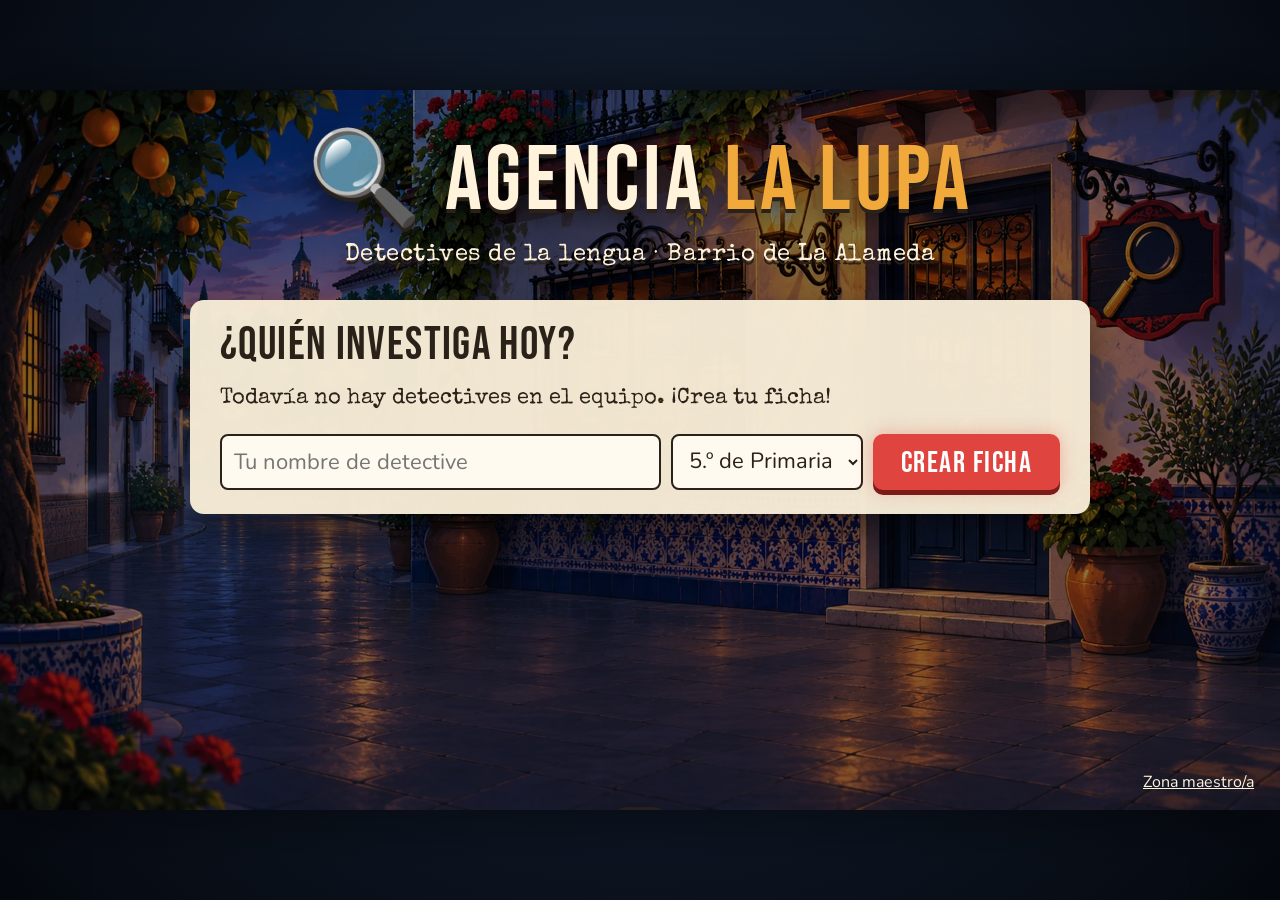
==== apps/la-lupa/index.html @ f790d193 "Integra la rama claude/sonido (motor de sonido común y sonido de La Lupa) Co-Authored-By: Claude Opu" ====
<!doctype html>
<html lang="es">
<head>
  <meta charset="utf-8" />
  <meta name="viewport" content="width=device-width, initial-scale=1, viewport-fit=cover" />
  <title>Agencia La Lupa</title>
  <meta name="description" content="Juego de detectives de la lengua para 5.º y 6.º de Primaria." />
  <link rel="preconnect" href="https://fonts.googleapis.com">
  <link rel="preconnect" href="https://fonts.gstatic.com" crossorigin>
  <link href="https://fonts.googleapis.com/css2?family=Bebas+Neue&family=Special+Elite&family=Patrick+Hand&family=Nunito:wght@400;700;800&display=swap" rel="stylesheet">
  <link rel="stylesheet" href="styles.css" />
  <link rel="stylesheet" href="salas/centralita.css" />
  <link rel="stylesheet" href="salas/terminal.css" />
  <link rel="stylesheet" href="salas/pizarra.css" />
  <link rel="stylesheet" href="salas/imprenta.css" />
  <link rel="stylesheet" href="salas/laboratorio-extra.css" />
  <link rel="stylesheet" href="salas/pupitre-extra.css" />
  <link rel="stylesheet" href="salas/centralita-extra.css" />
  <link rel="stylesheet" href="salas/pizarra-extra.css" />
  <link rel="icon" href="data:image/svg+xml,<svg xmlns='http://www.w3.org/2000/svg' viewBox='0 0 100 100'><text y='78' font-size='78'>🔍</text></svg>" />
</head>
<body>
  <div id="marco" class="marco"><div id="escenario" class="escenario"><p class="cargando">Abriendo la agencia…</p></div></div>
  <div id="pagina" class="pagina" hidden></div>
  <script src="motor.js"></script>
  <script src="escenas.js"></script>
  <script src="academia.js"></script>
  <script src="salas/centralita.js"></script>
  <script src="salas/terminal.js"></script>
  <script src="salas/pizarra.js"></script>
  <script src="salas/imprenta.js"></script>
  <script src="salas/laboratorio-extra.js"></script>
  <script src="salas/pupitre-extra.js"></script>
  <script src="salas/centralita-extra.js"></script>
  <script src="salas/pizarra-extra.js"></script>
  <script src="encargos.js"></script>
  <script src="preparacion.js"></script>
  <script src="clase.js"></script>
  <script src="app.js"></script>
  <script src="../../shared/sonido.js"></script>
  <script src="sonido.js"></script>
</body>
</html>
---- apps/la-lupa/styles.css ----
/* ============================================================
   AGENCIA LA LUPA · estilos
   Escenario fijo de 1280×720 que se escala a la pantalla: todas las medidas
   del juego están en px de ese escenario. Mundo visual único y nocturno
   (anime con tono de misterio: azul noche, luz ámbar, acento rojo); los papeles
   y documentos son objetos claros dentro de ese mundo. No depende del tema del sistema.
   ============================================================ */
:root {
  --tinta: #2a2118;
  --papel: #f6ecd6;
  --papel-claro: #fffaf0;
  --manila: #e9c98f;
  --corcho: #b9855a;
  --marco-corcho: #7a5232;
  --albero: #f2a93b;
  --azulejo: #3a7bd5;
  --rojo: #e0443e;
  --rojo-osc: #7a1d19;
  --noche: #0d1624;
  --cristal: rgba(9, 14, 24, .88);
  --verde: #2f8a55;
  --crema: #fff3dc;
  --gris-tinta: #7a6a55;
  --f-cartel: "Bebas Neue", "Impact", "Arial Narrow", sans-serif;
  --f-maquina: "Special Elite", "Courier New", monospace;
  --f-mano: "Patrick Hand", "Comic Sans MS", cursive;
  --f-ui: "Nunito", system-ui, sans-serif;
  --ruido: url("data:image/svg+xml,%3Csvg xmlns='http://www.w3.org/2000/svg' width='220' height='220'%3E%3Cfilter id='n'%3E%3CfeTurbulence type='fractalNoise' baseFrequency='.85' numOctaves='3' stitchTiles='stitch'/%3E%3CfeColorMatrix values='0 0 0 0 .35 0 0 0 0 .25 0 0 0 0 .15 0 0 0 .55 0'/%3E%3C/filter%3E%3Crect width='100%25' height='100%25' filter='url(%23n)'/%3E%3C/svg%3E");
}

* { box-sizing: border-box; }
html, body { margin: 0; height: 100%; }
body { background: #17110b; color: var(--tinta); font-family: var(--f-ui); }
button { font: inherit; color: inherit; cursor: pointer; border: 0; }
button:disabled { cursor: default; }
:focus-visible { outline: 4px solid var(--albero); outline-offset: 3px; }
[hidden] { display: none !important; }

/* ── Marco y escenario ───────────────────────────────────────── */
.marco { position: fixed; inset: 0; overflow: hidden; background: radial-gradient(circle at 50% 40%, #16243a, #05080e); }
.escenario { position: absolute; top: 50%; left: 50%; width: 1280px; height: 720px; transform-origin: center; overflow: hidden; background: #2a2118; box-shadow: 0 0 60px rgba(0, 0, 0, .6); }
.cargando { color: var(--crema); font: 28px var(--f-maquina); text-align: center; margin-top: 330px; }
.capa { position: absolute; inset: 0; }

.fondo { position: absolute; inset: 0; background-size: cover; background-position: center; }
.fondo::after { content: ""; position: absolute; inset: 0; background-image: var(--ruido); opacity: .14; mix-blend-mode: overlay; pointer-events: none; }
.fondo.pendiente { background: radial-gradient(ellipse at 50% 35%, rgba(242, 169, 59, .18), transparent 60%), linear-gradient(rgba(10, 16, 30, .62), rgba(5, 8, 14, .78)), var(--c); }
.fondo-papel { background: radial-gradient(ellipse at 50% 40%, #f3e2bd, #c9a46a 70%, #8a6a3e); }
.escenario.oscurecido .fondo { filter: brightness(.55) saturate(.9); }
.etiqueta-arte { position: absolute; font: 700 13px var(--f-ui); color: rgba(255, 255, 255, .9); background: rgba(0, 0, 0, .35); border: 1.5px dashed rgba(255, 255, 255, .7); border-radius: 999px; padding: 3px 12px; white-space: nowrap; }
.fondo .etiqueta-arte { left: 50%; top: 8px; transform: translateX(-50%); }

/* ── Tipografía de cartel y botones ──────────────────────────── */
.cartel { font-family: var(--f-cartel); font-weight: 400; color: #fff4e0; text-shadow: 0 3px 0 #05080e, 0 0 22px rgba(242, 169, 59, .35); letter-spacing: .03em; line-height: .95; text-wrap: balance; }
.titulo-escena { position: absolute; top: 18px; left: 240px; right: 240px; margin: 0; text-align: center; font-size: 68px; }
.instruccion { position: absolute; top: 96px; left: 50%; transform: translateX(-50%); width: 900px; margin: 0; text-align: center; background: var(--cristal); border: 1px solid rgba(242, 169, 59, .4); color: var(--crema); font: 800 22px var(--f-ui); padding: 10px 22px; border-radius: 10px; }
.boton-sello { background: var(--rojo); color: #fff; font: 30px var(--f-cartel); padding: 8px 28px 6px; border-radius: 10px; box-shadow: 0 5px 0 var(--rojo-osc), 0 0 18px rgba(224, 68, 62, .35); letter-spacing: .05em; }
.boton-sello:hover { filter: brightness(1.08); }
.boton-sello:active { transform: translateY(3px); box-shadow: 0 2px 0 var(--rojo-osc); }
.boton-papel { background: var(--papel); color: var(--tinta); font: 800 18px var(--f-ui); padding: 8px 16px; border-radius: 10px; box-shadow: 0 3px 0 rgba(0, 0, 0, .3); }
.peligro { color: var(--rojo); }
.flecha { background: var(--rojo); color: #fff; font: 30px var(--f-cartel); letter-spacing: .05em; padding: 8px 24px; border-radius: 999px; box-shadow: 0 4px 0 var(--rojo-osc); animation: latido 1.4s ease-in-out infinite; }
.msg { color: var(--rojo); font: 800 20px var(--f-ui); min-height: 1.3em; margin: 10px 0 0; }
.tachada { text-decoration: line-through 3px var(--rojo); }
.etiqueta { font: 800 14px var(--f-ui); letter-spacing: .12em; text-transform: uppercase; color: var(--gris-tinta); margin: 18px 0 8px; }
.maquina-fija { font-family: var(--f-maquina); }

/* ── Personajes y objetos ───────────────────────────────────── */
.personaje { position: absolute; bottom: 0; height: 600px; }
.personaje.der { right: 30px; }
.personaje.izq { left: 30px; }
img.personaje { filter: drop-shadow(0 12px 22px rgba(0, 0, 0, .6)); }
.personaje.espejo { transform: scaleX(-1); }
.personaje.pequeno { height: 430px; }
.personaje.pendiente { width: 330px; display: flex; flex-direction: column; justify-content: flex-end; align-items: center; }
.personaje.pendiente.pequeno { width: 240px; }
.silueta { width: 100%; height: auto; fill: var(--c); opacity: .95; filter: drop-shadow(0 8px 14px rgba(0, 0, 0, .45)); }
.personaje.pendiente .etiqueta-arte { position: static; margin-bottom: 14px; }
.objeto { position: absolute; max-height: 300px; filter: drop-shadow(0 10px 18px rgba(0, 0, 0, .45)); }
.objeto.pendiente { width: 300px; height: 240px; display: grid; place-items: center; align-content: center; gap: 10px; border: 4px dashed rgba(255, 255, 255, .75); border-radius: 22px; background: rgba(0, 0, 0, .28); }
.objeto.pendiente .etiqueta-arte { position: static; }
.emoji-obj { font-size: 110px; line-height: 1; }
.objeto-escena.izq { left: 140px; top: 140px; }
.objeto-escena.der { right: 140px; top: 140px; }

/* ── Bocadillo de relato ────────────────────────────────────── */
.bocadillo { position: absolute; bottom: 36px; width: 720px; background: var(--cristal); border: 1px solid rgba(242, 169, 59, .45); color: var(--crema); border-radius: 14px; padding: 24px 30px 20px; box-shadow: 0 12px 30px rgba(0, 0, 0, .5); display: flex; flex-direction: column; }
.bocadillo.izq { left: 40px; }
.bocadillo.der { right: 40px; }
.quien { font: 800 17px var(--f-ui); color: var(--albero); text-transform: uppercase; letter-spacing: .1em; margin-bottom: 8px; }
.maquina { font: 27px/1.55 var(--f-maquina); margin: 0; min-height: 3.1em; cursor: pointer; }
.bocadillo .flecha { align-self: flex-end; margin-top: 12px; }
.bocadillo.careo { width: 800px; }
.bocadillo.careo .texto-pistas { font: 28px/1.95 var(--f-maquina); margin: 0; }
.contador { font: 800 20px var(--f-ui); color: var(--albero); margin: 10px 0 0; }

/* Palabras pulsables */
.w { background: none; font: inherit; padding: 0; border-radius: 4px; line-height: inherit; }
.w:hover { background: rgba(227, 167, 60, .35); box-shadow: 0 0 0 .1em rgba(227, 167, 60, .35); }
.w.sospechosa { background: rgba(227, 167, 60, .55); box-shadow: 0 0 0 .1em rgba(227, 167, 60, .55); }
.w.resuelta { background: rgba(47, 138, 85, .35); box-shadow: 0 0 0 .1em rgba(47, 138, 85, .35); color: #b9f0c9; }
.hoja .w.resuelta { color: var(--verde); font-weight: 700; }
.falsa { animation: sacudir .35s; }

/* ── HUD: objetos del detective ─────────────────────────────── */
.hud { position: absolute; inset: 0; pointer-events: none; z-index: 5; }
.hud > * { pointer-events: auto; }
.hud-volver { position: absolute; top: 16px; left: 16px; z-index: 6; background: var(--cristal); border: 1px solid rgba(242, 169, 59, .4); color: var(--crema); font: 800 16px var(--f-ui); padding: 8px 14px; border-radius: 999px; }
.hud-expediente { position: absolute; top: 58px; left: 20px; font: 15px var(--f-maquina); color: var(--crema); text-shadow: 0 1px 3px #000; }
.hud-objetos { position: absolute; top: 14px; right: 16px; display: flex; gap: 10px; }
.hud-obj { position: relative; display: flex; flex-direction: column; align-items: center; gap: 2px; background: var(--cristal); color: var(--crema); border: 1px solid rgba(242, 169, 59, .4); border-radius: 12px; padding: 6px 12px 5px; font: 800 13px var(--f-ui); box-shadow: 0 4px 10px rgba(0, 0, 0, .4); transform: rotate(-2deg); }
.hud-obj:nth-child(2) { transform: rotate(1.5deg); }
.hud-obj:hover:not(:disabled) { transform: rotate(0) scale(1.06); }
.hud-obj:disabled { opacity: .55; }
.hud-obj .ico { font-size: 30px; line-height: 1; }
.globo { position: absolute; top: -8px; right: -8px; background: var(--rojo); color: #fff; border-radius: 999px; width: 26px; height: 26px; display: grid; place-items: center; font-size: 14px; }

/* ── Ventanas dentro del escenario ──────────────────────────── */
.capa-modal { position: absolute; inset: 0; display: none; place-items: center; background: rgba(18, 12, 6, .62); z-index: 20; }
.capa-modal.visible { display: grid; }
.ventana { position: relative; width: 660px; max-height: 650px; overflow: auto; background: var(--papel); color: var(--tinta); border-radius: 10px; padding: 30px 38px; box-shadow: 0 20px 50px rgba(0, 0, 0, .6); font: 22px var(--f-ui); animation: aparecer .25s ease-out; }
.ventana h3 { font: 40px var(--f-cartel); letter-spacing: .03em; margin: 0 0 12px; }
.ventana p { margin: 6px 0; }
.ventana-libreta { background: repeating-linear-gradient(var(--papel-claro) 0 38px, #c9d6e8 38px 39px); border-left: 10px double var(--rojo); }
.ventana-archivo { background: var(--manila); width: 760px; }
.ventana-cartas { width: 980px; }
.sello-archivo { display: inline-block; font: 22px var(--f-cartel); color: var(--rojo); border: 4px solid var(--rojo); padding: 2px 12px; transform: rotate(-4deg); margin-bottom: 12px; }
.ficha { padding-left: 1.1em; margin: 0; }
.ficha li { margin: 10px 0; font-size: 21px; }
.cerrar { position: absolute; top: 10px; right: 10px; width: 44px; height: 44px; border-radius: 50%; background: var(--tinta); color: #fff; font-size: 20px; }
.entrada { width: 100%; font: 38px var(--f-mano); padding: 8px 14px; border: 3px solid var(--tinta); border-radius: 10px; background: var(--papel-claro); color: var(--tinta); margin-top: 8px; }
.acciones { display: flex; justify-content: flex-end; gap: 12px; margin-top: 14px; }
.cifras { display: flex; gap: 12px; flex-wrap: wrap; }
.cifra { font: 46px var(--f-cartel); width: 66px; height: 76px; display: grid; place-items: center; border: 3px dashed var(--albero); border-radius: 12px; background: var(--papel-claro); }
.pista { font: 24px var(--f-mano); }
.pista.grande { font-size: 32px; }

/* Cartas de reglas */
.cartas { display: grid; gap: 14px; }
.cartas.grandes { grid-template-columns: repeat(3, 1fr); margin-top: 14px; }
.carta { background: var(--papel-claro); border: 3px solid var(--azulejo); border-radius: 14px; padding: 16px; text-align: left; display: flex; flex-direction: column; gap: 6px; font: 19px/1.35 var(--f-ui); color: var(--tinta); box-shadow: 0 6px 0 var(--azulejo); }
.carta strong { font: 23px var(--f-cartel); color: var(--azulejo); font-weight: 400; }
button.carta:hover:not(:disabled) { background: #fff; box-shadow: 0 6px 0 var(--azulejo), 0 0 0 4px rgba(58, 123, 213, .35); }
.carta.mal { border-color: var(--rojo); box-shadow: 0 6px 0 var(--rojo); opacity: .6; }
.grupo-cartas h4 { margin: 16px 0 6px; font: 22px var(--f-cartel); letter-spacing: .04em; color: var(--tinta); border-bottom: 2px solid rgba(58, 123, 213, .35); }
.cartas.compactas { grid-template-columns: repeat(4, 1fr); gap: 10px; margin-top: 6px; }
.cartas.compactas .carta { padding: 10px 12px; font-size: 16px; box-shadow: 0 4px 0 var(--azulejo); }
.cartas.compactas .carta strong { font-size: 19px; }
.cartas.mini .carta { box-shadow: none; font-size: 17px; padding: 10px 12px; }

/* Momentos a pantalla completa */
.momento { position: absolute; inset: 0; background: radial-gradient(circle at 28% 55%, rgba(242, 169, 59, .38), rgba(6, 10, 18, .95) 68%); animation: aparecer .3s ease-out; }
.momento.fallo { background: radial-gradient(circle at 28% 55%, rgba(224, 68, 62, .42), rgba(6, 10, 18, .96) 68%); }
.momento-texto { position: absolute; left: 430px; right: 60px; top: 50%; transform: translateY(-50%); }
.momento h2.cartel { font-size: 120px; margin: 0 0 10px; animation: estampar .45s cubic-bezier(.2, 1.6, .4, 1); }
.momento.fallo h2.cartel { color: #ffd2c9; text-shadow: 0 3px 0 #05080e, 0 0 26px rgba(224, 68, 62, .7); }
.digito-grande { font: 160px/1 var(--f-cartel); color: var(--albero); text-shadow: 0 6px 0 var(--tinta); }
.anotado { font: 20px var(--f-maquina); color: var(--crema); margin: 0 0 8px; }
.momento-p { font: 27px/1.5 var(--f-maquina); color: var(--crema); max-width: 760px; margin: 8px 0 22px; }

/* Avisos cortos */
.toast { position: absolute; left: 50%; bottom: 22px; transform: translate(-50%, 180%); background: var(--tinta); color: var(--crema); font: 800 22px var(--f-ui); padding: 12px 26px; border-radius: 12px; z-index: 30; transition: transform .25s; max-width: 1000px; text-align: center; }
.toast.visible { transform: translate(-50%, 0); }
.toast.bien { background: var(--verde); color: #fff; }
.toast.mal { background: var(--rojo); color: #fff; }

/* ── Entrada de la agencia ──────────────────────────────────── */
.rotulo-agencia { position: absolute; top: 34px; left: 0; right: 0; text-align: center; font: 92px var(--f-cartel); color: var(--crema); text-shadow: 0 4px 0 var(--tinta), 0 10px 22px rgba(0, 0, 0, .6); letter-spacing: .04em; }
.rotulo-agencia b { color: var(--albero); font-weight: 400; }
.rotulo-agencia small { display: block; font: 24px var(--f-maquina); letter-spacing: .02em; margin-top: 6px; }
.panel-fichas { position: absolute; left: 50%; top: 210px; transform: translateX(-50%); width: 900px; background: rgba(246, 236, 214, .97); border-radius: 14px; padding: 24px 30px; box-shadow: 0 16px 40px rgba(0, 0, 0, .55); }
.panel-fichas .cartel { color: var(--tinta); text-shadow: none; font-size: 46px; margin: 0 0 14px; }
.fichas-detective { display: grid; grid-template-columns: repeat(3, 1fr); gap: 12px; max-height: 250px; overflow: auto; }
.ficha-detective { display: flex; gap: 12px; align-items: center; background: var(--papel-claro); border: 2px solid var(--tinta); border-radius: 8px; padding: 10px; text-align: left; font: 20px var(--f-ui); }
.ficha-detective:hover { background: #fff; transform: rotate(-1deg); }
.ficha-detective .foto { font-size: 34px; background: #e8d6ae; width: 56px; height: 64px; display: grid; place-items: center; border-radius: 4px; flex: none; }
.ficha-detective b, .ficha-detective small { display: block; }
.ficha-detective small { color: var(--gris-tinta); }
.vacio { font: 22px var(--f-maquina); grid-column: 1 / -1; margin: 6px 0; }
.nueva-ficha { display: flex; gap: 10px; margin-top: 18px; }
.nueva-ficha input, .nueva-ficha select, .pagina input, .pagina select { font: 22px var(--f-ui); padding: 10px 12px; border: 2px solid var(--tinta); border-radius: 8px; background: var(--papel-claro); color: var(--tinta); }
.nueva-ficha input { flex: 1; min-width: 0; }
.enlace-maestro { position: absolute; bottom: 16px; right: 20px; background: none; color: var(--crema); text-decoration: underline; font: 16px var(--f-ui); }

/* ── Tablón de corcho ───────────────────────────────────────── */
.corcho { position: absolute; left: 330px; right: 30px; top: 92px; bottom: 26px; background: var(--ruido), radial-gradient(circle at 30% 20%, #c99868, var(--corcho) 70%); border: 14px solid var(--marco-corcho); border-radius: 10px; box-shadow: inset 0 0 30px rgba(0, 0, 0, .35), 0 14px 30px rgba(0, 0, 0, .5); padding: 20px 26px; overflow: auto; }
.chincheta { position: absolute; top: -9px; left: 50%; width: 20px; height: 20px; margin-left: -10px; border-radius: 50%; background: radial-gradient(circle at 35% 35%, #ff9a8a, var(--rojo)); box-shadow: 0 3px 4px rgba(0, 0, 0, .4); }
.tablon-cabecera { position: absolute; top: 16px; left: 30px; right: 30px; display: flex; align-items: center; gap: 20px; }
.tablon-cabecera .cartel { font-size: 66px; margin: 0; }
.placa { margin-left: auto; background: linear-gradient(#e6c76a, #b8902f); color: var(--tinta); font: 19px var(--f-maquina); padding: 8px 16px; border-radius: 6px; box-shadow: 0 3px 6px rgba(0, 0, 0, .4); }
.corcho.tablon { top: 104px; left: 30px; right: 30px; bottom: 24px; display: grid; grid-template-columns: repeat(4, 1fr); gap: 26px 22px; align-content: start; padding-top: 28px; }
.tarjeta-caso { position: relative; background: var(--papel-claro); color: var(--tinta); padding: 22px 16px 14px; text-align: left; box-shadow: 0 6px 12px rgba(0, 0, 0, .4); transform: rotate(-1.2deg); display: flex; flex-direction: column; gap: 4px; min-height: 150px; border-radius: 2px; }
.tarjeta-caso:nth-child(even) { transform: rotate(1deg); }
.tarjeta-caso:nth-child(3n) { transform: rotate(-.4deg); }
button.tarjeta-caso:hover { transform: rotate(0) scale(1.04); z-index: 2; }
.tarjeta-caso h3 { font: 30px/1 var(--f-cartel); letter-spacing: .02em; margin: 0; font-weight: 400; }
.tarjeta-caso small { font: 15px var(--f-maquina); color: var(--gris-tinta); }
.tarjeta-caso p { font: 700 16px var(--f-ui); margin: 0; }
.tarjeta-caso.bloqueada { background: #e2d5ba; opacity: .7; }
.trimestre { position: absolute; top: 8px; right: 10px; font: 800 12px var(--f-ui); color: var(--gris-tinta); }
.sello-mini { align-self: flex-start; margin-top: auto; font: 15px var(--f-cartel); border: 2.5px solid currentColor; padding: 1px 8px; transform: rotate(-5deg); color: var(--gris-tinta); }
.sello-mini.nuevo { color: #b07a12; }
.sello-mini.resuelto { color: var(--verde); }

/* ── Portada del expediente ─────────────────────────────────── */
.portada { position: absolute; inset: 0; display: flex; flex-direction: column; align-items: center; justify-content: center; }
.logo-agencia { font: 30px var(--f-cartel); color: var(--crema); letter-spacing: .22em; margin-bottom: 52px; text-shadow: 0 2px 0 var(--tinta); }
.logo-agencia span { color: var(--albero); }
.expediente-cerrado { position: relative; width: 840px; height: 430px; background: var(--ruido), var(--manila); border-radius: 4px 18px 18px 18px; box-shadow: 0 24px 50px rgba(0, 0, 0, .65); padding: 56px 70px; transform: rotate(-1.5deg); }
.pestana { position: absolute; top: -40px; left: 0; background: var(--manila); padding: 8px 28px; border-radius: 12px 12px 0 0; font: 22px var(--f-maquina); }
.expediente-cerrado .cartel { color: var(--tinta); text-shadow: none; font-size: 96px; margin: 0 0 14px; }
.resumen { font-size: 25px; line-height: 1.5; margin: 0; max-width: 620px; }
.precinto { position: absolute; left: -110px; right: -110px; top: 210px; height: 66px; background: #f2c230; transform: rotate(-9deg); overflow: hidden; box-shadow: 0 6px 14px rgba(0, 0, 0, .45); border-top: 4px solid #1d1d1d; border-bottom: 4px solid #1d1d1d; }
.precinto span { display: block; white-space: nowrap; font: 26px var(--f-cartel); color: #1d1d1d; letter-spacing: .06em; }
.precinto:hover { filter: brightness(1.08); }
.precinto.roto { animation: cortar .65s ease-in forwards; pointer-events: none; }
.abrir { position: absolute; right: 60px; bottom: 46px; animation: estampar .4s cubic-bezier(.2, 1.6, .4, 1); }
.toca { color: var(--crema); font: 22px var(--f-maquina); margin-top: 40px; animation: parpadeo 1.6s ease-in-out infinite; }

/* ── Descubre la regla (corcho de Mateo) ────────────────────── */
.nota-corcho { display: inline-block; background: #fff8c4; font: 24px var(--f-mano); padding: 8px 16px; margin: 0 0 6px; transform: rotate(-1deg); box-shadow: 0 3px 6px rgba(0, 0, 0, .3); }
.fichas-grupos { display: flex; gap: 22px; flex-wrap: wrap; margin: 14px 0 6px; }
.ficha-grupo { position: relative; flex: 1; min-width: 300px; background: var(--papel-claro); padding: 18px 14px 12px; box-shadow: 0 5px 10px rgba(0, 0, 0, .35); transform: rotate(-.8deg); }
.ficha-grupo:nth-child(2) { transform: rotate(1deg); }
.ficha-grupo small { font: 800 15px var(--f-ui); color: var(--gris-tinta); text-transform: uppercase; letter-spacing: .06em; }
.palabra-ficha { display: inline-block; font: 28px var(--f-mano); padding: 0 10px; margin: 3px; border-bottom: 3px solid var(--albero); }
.pregunta { font: 36px/1.1 var(--f-cartel); letter-spacing: .02em; font-weight: 400; color: #fff7e6; text-shadow: 0 2px 0 var(--tinta); margin: 16px 0 12px; }
.opciones { display: grid; grid-template-columns: 1fr 1fr; gap: 12px; }
.opcion { background: var(--papel-claro); color: var(--tinta); font: 23px var(--f-maquina); padding: 14px 18px; text-align: left; box-shadow: 0 4px 0 rgba(0, 0, 0, .35); border-radius: 4px; }
.opcion:hover:not(:disabled) { transform: translateY(-2px); }
.opcion.bien { background: #d9f0df; }
.opcion.mal { background: #f4d6d1; text-decoration: line-through 2px var(--rojo); }
.contador-q { display: block; margin-top: 12px; color: var(--crema); font: 16px var(--f-maquina); }

/* ── Papeles del mostrador ──────────────────────────────────── */
.mostrador { position: absolute; left: 0; right: 0; top: 160px; height: 410px; }
.papel { position: absolute; background: var(--papel-claro); color: var(--tinta); font-family: var(--f-mano); padding: 6px 20px 8px; min-width: 120px; transform: rotate(var(--giro)); box-shadow: 0 4px 8px rgba(0, 0, 0, .4); border-radius: 2px; background-image: linear-gradient(transparent 85%, rgba(31, 95, 168, .18) 85%); transition: transform .15s; }
.papel:hover { transform: rotate(var(--giro)) scale(1.08); z-index: 2; }
.papel.sospechosa { background-color: #ffe9a8; }
.papel.resuelta { background-color: #d9f0df; color: var(--verde); font-weight: 700; }
.tira-pista { position: absolute; left: 60px; right: 60px; bottom: 22px; background: var(--cristal); border: 1px solid rgba(242, 169, 59, .45); color: var(--crema); font: 28px var(--f-maquina); padding: 14px 24px; border-radius: 12px; box-shadow: 0 10px 24px rgba(0, 0, 0, .5); }
.tira-pista .etiqueta { display: inline; color: var(--albero); margin: 0 10px 0 0; }
.hueco { display: inline-block; min-width: 120px; border-bottom: 3px dashed var(--albero); text-align: center; color: var(--albero); }
.hueco.lleno { color: #9be2ae; border-bottom-color: #9be2ae; animation: estampar .4s; }

/* ── Hipótesis ──────────────────────────────────────────────── */
.hipotesis { position: absolute; top: 150px; left: 50%; transform: translateX(-50%); width: 920px; display: flex; flex-direction: column; gap: 18px; }
.tira-maquina { background: var(--papel-claro); color: var(--tinta); font: 29px var(--f-maquina); text-align: left; padding: 18px 28px; box-shadow: 0 5px 0 rgba(0, 0, 0, .4); border-radius: 3px; transform: rotate(-.4deg); transition: transform .15s; }
.tira-maquina:nth-child(even) { transform: rotate(.5deg); }
.tira-maquina:hover { transform: translateX(8px); }
.tachada-tira { text-decoration: line-through 3px var(--rojo); opacity: .55; }

/* ── Clasificar en cubos ────────────────────────────────────── */
.etiqueta-colgante { position: absolute; top: 172px; left: 50%; transform: translateX(-50%) rotate(-2deg); background: var(--papel-claro); padding: 14px 54px 18px; border-radius: 8px 8px 44px 44px; text-align: center; box-shadow: 0 8px 18px rgba(0, 0, 0, .45); min-width: 360px; }
.etiqueta-colgante small { display: block; font: 800 15px var(--f-ui); color: var(--gris-tinta); }
.etiqueta-colgante span { font: 70px var(--f-mano); line-height: 1.1; }
.msg.centro { position: absolute; top: 340px; left: 0; right: 0; text-align: center; color: #ffe0d6; text-shadow: 0 2px 6px #000; font-size: 24px; }
.cubos { position: absolute; left: 90px; right: 90px; bottom: 26px; display: grid; grid-template-columns: repeat(3, 1fr); gap: 46px; }
.cubo { height: 270px; background: linear-gradient(90deg, #7d8a96, #d3dce4 38%, #a5b1bc 62%, #6f7b86); clip-path: polygon(5% 0, 95% 0, 85% 100%, 15% 100%); color: var(--tinta); display: flex; flex-direction: column; align-items: center; padding-top: 22px; gap: 10px; }
.cubo:hover:not(:disabled) { filter: brightness(1.12); }
.cubo-nombre { font: 34px var(--f-cartel); }
.dentro { display: flex; flex-wrap: wrap; justify-content: center; gap: 5px; padding: 0 44px; }
.flor { background: var(--papel-claro); font: 19px var(--f-mano); padding: 1px 9px; border-radius: 6px; }
.sacude { animation: sacudir .35s; }

/* ── Partitura con manchas ──────────────────────────────────── */
.partitura { position: absolute; top: 160px; left: 100px; right: 100px; height: 420px; background: repeating-linear-gradient(transparent 0 34px, rgba(42, 33, 24, .22) 34px 35px), #fbf3dd; padding: 26px 30px; display: grid; grid-template-columns: repeat(4, 1fr); gap: 20px; box-shadow: 0 16px 34px rgba(0, 0, 0, .55); transform: rotate(-.6deg); }
.manchada { background: rgba(255, 250, 240, .9); border: 3px solid transparent; border-radius: 10px; padding: 8px 10px 10px; text-align: center; }
.manchada.resuelta { border-color: var(--verde); background: #d9f0df; }
.manchada.error { border-color: var(--rojo); }
.palabra-mancha { display: block; font: 40px var(--f-maquina); margin: 22px 0 10px; color: var(--tinta); }
.bajo-mancha { position: relative; display: inline-block; }
.bajo-mancha::before { content: ""; position: absolute; left: 50%; top: -.42em; width: 1.1em; height: .8em; transform: translateX(-50%) rotate(-12deg); background: radial-gradient(ellipse at 40% 45%, #5d3f22 0 55%, rgba(93, 63, 34, .55) 62%, transparent 72%); border-radius: 50%; }
.si-no { display: flex; gap: 6px; justify-content: center; }
.si-no button { font: 800 16px var(--f-ui); padding: 6px 10px; border: 2px solid var(--tinta); background: var(--papel-claro); border-radius: 8px; }
.si-no button.activo { background: var(--azulejo); color: #fff; border-color: var(--azulejo); }
.manchada.resuelta .si-no { display: none; }
.expl { display: block; margin-top: 6px; font: 800 17px var(--f-ui); color: #6a5a45; }
.comprobar { position: absolute; bottom: 34px; left: 50%; transform: translateX(-50%); }

/* ── Candado ────────────────────────────────────────────────── */
.objeto-candado { left: 150px; top: 200px; max-height: 400px; }
.objeto-candado.pendiente { width: 400px; height: 340px; }
.panel-candado { position: absolute; right: 130px; top: 230px; width: 480px; background: linear-gradient(#e2bd62, #a87d2c); border-radius: 34px; padding: 34px; text-align: center; box-shadow: 0 18px 36px rgba(0, 0, 0, .6), inset 0 2px 0 rgba(255, 255, 255, .5); }
.ruedas { display: flex; gap: 16px; justify-content: center; margin-bottom: 24px; }
.rueda { width: 100px; height: 124px; font: 84px var(--f-cartel); text-align: center; border: 0; border-radius: 14px; background: linear-gradient(#e8d6ae, var(--papel-claro) 30%, var(--papel-claro) 70%, #e8d6ae); box-shadow: inset 0 5px 12px rgba(0, 0, 0, .4); color: var(--tinta); }
.panel-candado .msg { color: #4a0f0b; }

/* ── Expediente ─────────────────────────────────────────────── */
.carpeta-abierta { position: absolute; left: 40px; width: 860px; top: 160px; bottom: 96px; background: var(--ruido), var(--manila); border-radius: 8px; padding: 22px; overflow: auto; box-shadow: 0 16px 34px rgba(0, 0, 0, .55); }
.hoja { background: var(--papel-claro); padding: 14px 20px; margin-bottom: 14px; box-shadow: 0 2px 5px rgba(0, 0, 0, .25); }
.hoja small { display: block; font: 800 14px var(--f-ui); color: var(--gris-tinta); letter-spacing: .08em; text-transform: uppercase; }
.hoja .texto-pistas { font: 23px/1.8 var(--f-maquina); margin: 4px 0 0; }
.pie-expediente { position: absolute; left: 40px; width: 860px; bottom: 22px; display: flex; align-items: center; justify-content: space-between; }
.pie-expediente .contador { color: var(--crema); text-shadow: 0 2px 4px #000; margin: 0; }

/* ── Final y informe ────────────────────────────────────────── */
.final { position: absolute; inset: 0; display: flex; flex-direction: column; align-items: center; justify-content: center; gap: 14px; }
.sello-resuelto { font: 104px var(--f-cartel); letter-spacing: .04em; color: var(--rojo); border: 10px solid var(--rojo); padding: 0 34px; border-radius: 18px; transform: rotate(-6deg); background: rgba(255, 250, 240, .92); animation: estampar .55s cubic-bezier(.2, 1.6, .4, 1); }
.equipo { display: flex; gap: 18px; align-items: flex-end; height: 290px; }
.personaje.fila { position: relative; height: 280px; right: auto; left: auto; bottom: auto; }
.personaje.pendiente.fila { width: 170px; }
.personaje.fila .etiqueta-arte { display: none; }
.nw { white-space: nowrap; }
.bocadillo-final { max-width: 940px; font-size: 26px; color: var(--crema); text-align: center; background: var(--cristal); border: 1px solid rgba(242, 169, 59, .45); padding: 14px 26px; border-radius: 14px; }
.informe-doc { position: absolute; left: 50%; top: 34px; bottom: 34px; width: 840px; transform: translateX(-50%) rotate(-.6deg); background: var(--ruido), #fbf3dd; padding: 38px 56px; box-shadow: 0 20px 44px rgba(0, 0, 0, .6); overflow: auto; }
.informe-doc > small { font: 16px var(--f-maquina); color: var(--gris-tinta); }
.informe-doc .cartel { color: var(--tinta); text-shadow: none; font-size: 64px; margin: 6px 0 4px; }
.sello-informe { position: absolute; top: 36px; right: 40px; font: 34px var(--f-cartel); color: var(--verde); border: 5px solid var(--verde); padding: 2px 14px; transform: rotate(8deg); }
.notas { display: grid; gap: 14px; margin: 18px 0; }
.nota span { font: 22px var(--f-cartel); }
.barra-nota { height: 16px; background: #e8d6ae; border-radius: 8px; overflow: hidden; margin: 4px 0 2px; }
.barra-nota i { display: block; height: 100%; background: var(--verde); }
.nota small { font: 700 15px var(--f-ui); color: var(--gris-tinta); }
.repasar { margin-bottom: 18px; }
.informe-doc .boton-sello { margin-top: 10px; }

/* ── Zona maestro/a (página normal) ─────────────────────────── */
.pagina { min-height: 100%; background: var(--papel); color: var(--tinta); font: 17px/1.5 var(--f-ui); overflow: auto; position: fixed; inset: 0; }
.pag-cabecera { display: flex; justify-content: space-between; align-items: center; gap: 12px; padding: 12px max(16px, env(safe-area-inset-right, 0px)) 12px max(16px, env(safe-area-inset-left, 0px)); background: var(--tinta); color: var(--crema); }
.pag-cuerpo { max-width: 1100px; margin: 0 auto; padding: 18px 16px 40px; }
.aviso-maestro { background: #f3dfae; border-radius: 10px; padding: 10px 14px; }
.fila { display: flex; gap: 10px; flex-wrap: wrap; margin: 14px 0; }
.pagina .boton-sello { font-size: 20px; padding: 8px 18px; }
.tabla-scroll { overflow-x: auto; }
table { border-collapse: collapse; width: 100%; background: var(--papel-claro); font-size: 15px; }
th, td { border-bottom: 1px solid #e0d2b2; padding: 8px 10px; text-align: left; vertical-align: top; }

/* ── Animaciones ────────────────────────────────────────────── */
@keyframes sacudir { 0%, 100% { translate: 0; } 25% { translate: -6px; } 75% { translate: 6px; } }
@keyframes latido { 0%, 100% { box-shadow: 0 4px 0 var(--rojo-osc), 0 0 0 0 rgba(196, 65, 58, .55); } 50% { box-shadow: 0 4px 0 var(--rojo-osc), 0 0 0 12px rgba(196, 65, 58, 0); } }
@keyframes aparecer { from { opacity: 0; transform: scale(.96); } to { opacity: 1; transform: scale(1); } }
@keyframes estampar { from { opacity: 0; scale: 1.8; } to { opacity: 1; scale: 1; } }
@keyframes parpadeo { 0%, 100% { opacity: 1; } 50% { opacity: .45; } }
@keyframes cortar { 0% { transform: rotate(-9deg); } 30% { transform: rotate(-12deg) translateY(-10px); } 100% { transform: rotate(14deg) translateY(520px); opacity: 0; } }
@media (prefers-reduced-motion: reduce) { *, *::before, *::after { animation: none !important; transition: none !important; } }

/* ── Libreta de papel, evaluación inicial y sello ───────────── */
.apuntalo { font: 26px var(--f-mano); color: var(--albero); margin: 4px 0 0; }
.ventana .apuntalo { color: var(--rojo); }
.hoja-libreta { position: absolute; top: 120px; bottom: 40px; width: 720px; background: repeating-linear-gradient(var(--papel-claro) 0 40px, #c9d6e8 40px 41px); border-left: 10px double var(--rojo); border-radius: 6px; padding: 18px 34px; color: var(--tinta); box-shadow: 0 18px 40px rgba(0, 0, 0, .55); transform: rotate(-.8deg); display: flex; flex-direction: column; overflow: auto; }
.hoja-libreta.izq { left: 60px; }
.hoja-libreta.der { right: 60px; }
.hoja-libreta .apuntalo { color: var(--rojo); font-size: 30px; }
.hoja-libreta ol { font: 26px/1.5 var(--f-mano); margin: 10px 0 16px; padding-left: 1.3em; flex: 1; }
.hoja-libreta li { margin: 6px 0; }
.hoja-libreta .boton-sello { align-self: flex-end; }
.nota-digital { display: block; width: 100%; font: 22px var(--f-mano); border: 2px solid var(--tinta); border-radius: 8px; background: #fffef8; padding: 6px 10px; margin-top: 4px; resize: vertical; }
.contador.centro-abajo { position: absolute; bottom: 24px; left: 0; right: 0; text-align: center; color: var(--crema); text-shadow: 0 2px 4px #000; }
.diagnostico { display: grid; grid-template-columns: repeat(3, 1fr); gap: 8px; margin: 4px 0 14px; }
.regla-diag { border-radius: 8px; padding: 8px 10px; display: flex; flex-direction: column; font: 700 15px var(--f-ui); border: 2px solid; }
.regla-diag b { font: 20px var(--f-cartel); letter-spacing: .03em; }
.regla-diag.domina { border-color: var(--verde); background: #d9f0df; }
.regla-diag.casi { border-color: #c98a12; background: #fbecc8; }
.regla-diag.entrenar { border-color: var(--rojo); background: #f9dfdc; }
.sello-informe.pendiente { color: var(--gris-tinta); border-color: var(--gris-tinta); }
.sello-mini.pendiente { color: var(--rojo); }
.sello-aviso { font-size: 19px; margin: 12px 0 0; }
.acciones.izquierda { justify-content: flex-start; }
.rubrica { display: grid; gap: 8px; margin: 10px 0 14px; }
.rubrica label { font: 20px var(--f-ui); display: flex; gap: 10px; align-items: center; }
.rubrica input { width: 24px; height: 24px; }
.pagina h2 { font: 30px var(--f-cartel); letter-spacing: .03em; margin: 26px 0 8px; }
.pagina label { display: flex; gap: 8px; align-items: center; }
td.celda-bien { background: #d9f0df; } td.celda-casi { background: #fbecc8; } td.celda-mal { background: #f9dfdc; }

/* Caza del error en un documento */
.documento { position: absolute; top: 160px; left: 50%; transform: translateX(-50%) rotate(-.5deg); width: 900px; background: var(--ruido), var(--papel-claro); color: var(--tinta); padding: 22px 34px 26px; box-shadow: 0 18px 40px rgba(0, 0, 0, .55); border-radius: 4px; }
.documento.con-objeto { left: auto; right: 50px; transform: rotate(-.5deg); width: 820px; }
.documento small { display: block; font: 800 15px var(--f-ui); letter-spacing: .12em; text-transform: uppercase; color: var(--gris-tinta); margin-bottom: 6px; }
.documento .texto-pistas { font: 28px/1.85 var(--f-maquina); margin: 0; }
.documento .w.resuelta { color: var(--verde); font-weight: 700; }
.objeto-documento { left: 40px; top: 190px; max-height: 300px; max-width: 330px; transform: rotate(-6deg); }
.objeto-documento.pendiente { width: 300px; height: 240px; }

/* Huecos: cuaderno mojado con letras perdidas */
.hoja-huecos { background: repeating-linear-gradient(transparent 0 38px, rgba(31, 95, 168, .25) 38px 39px), #f3ead2; }
.hueco-letra { display: inline-block; min-width: .8em; border-bottom: 3px solid var(--rojo); color: var(--rojo); text-align: center; }
.si-no button { min-width: 54px; }
.cubos { grid-template-columns: repeat(auto-fit, minmax(0, 1fr)); }
/* Instrucciones más anchas (una línea casi siempre) y hojas algo más abajo */
.instruccion { width: 1060px; font-size: 21px; padding: 8px 20px; }
.partitura { top: 172px; height: 400px; }
.mostrador { top: 170px; }

/* ── Academia de detectives ─────────────────────────────────── */
.aca-cabecera { position: absolute; top: 14px; left: 150px; right: 30px; display: flex; align-items: center; gap: 18px; }
.aca-cabecera .hud-volver { left: -134px; top: 4px; }
.aca-cabecera .cartel { font-size: 60px; margin: 0; }
.aca-cabecera .placa { margin-left: auto; }
.aca-turno { position: absolute; left: 30px; top: 100px; width: 470px; bottom: 26px; background: var(--ruido), radial-gradient(circle at 30% 20%, #c99868, var(--corcho) 70%); border: 12px solid var(--marco-corcho); border-radius: 8px; padding: 16px 20px; display: flex; flex-direction: column; gap: 12px; box-shadow: 0 14px 30px rgba(0, 0, 0, .5); }
.aca-turno .cartel { font-size: 40px; margin: 0; }
.aca-tarea { text-align: left; background: var(--papel-claro); color: var(--tinta); padding: 12px 16px; box-shadow: 0 5px 10px rgba(0, 0, 0, .35); border-radius: 2px; display: grid; gap: 2px; transform: rotate(-.6deg); }
.aca-tarea:nth-child(odd) { transform: rotate(.6deg); }
.aca-tarea small { font: 800 13px var(--f-ui); color: var(--gris-tinta); text-transform: uppercase; letter-spacing: .08em; }
.aca-tarea b { font: 24px/1.1 var(--f-cartel); font-weight: 400; letter-spacing: .02em; }
.aca-tarea span { font: 800 15px var(--f-ui); color: var(--rojo); }
.aca-tarea.hecha { opacity: .7; } .aca-tarea.hecha span { color: var(--verde); }
.aca-anselmo { margin: auto 0 0; background: #fff6bf; color: var(--tinta); font: 20px/1.3 var(--f-mano); padding: 8px 12px; transform: rotate(-1deg); }
.aca-puertas { position: absolute; left: 530px; right: 30px; top: 100px; bottom: 26px; display: grid; grid-template-columns: repeat(2, 1fr); gap: 12px; }
.aca-puerta { background: var(--cristal); border: 1px solid rgba(242, 169, 59, .5); color: var(--crema); border-radius: 12px; padding: 10px 16px; text-align: left; display: grid; gap: 2px; align-content: center; }
.aca-puerta:hover:not(:disabled) { border-color: var(--albero); box-shadow: 0 0 18px rgba(242, 169, 59, .35); }
.aca-puerta small { font: 800 12px var(--f-ui); color: var(--albero); text-transform: uppercase; letter-spacing: .1em; }
.aca-puerta b { font: 28px/1 var(--f-cartel); font-weight: 400; letter-spacing: .03em; }
.aca-puerta span { font: 15px var(--f-ui); color: #c9d3e0; }
.aca-puerta.cerrada { opacity: .5; }
.aca-panel { position: absolute; top: 120px; width: 760px; max-height: 560px; overflow: auto; background: var(--cristal); border: 1px solid rgba(242, 169, 59, .45); color: var(--crema); border-radius: 14px; padding: 22px 28px; box-shadow: 0 12px 30px rgba(0, 0, 0, .5); }
.aca-panel.der { right: 40px; } .aca-panel.izq { left: 40px; }
.aca-panel .maquina-fija { font-size: 24px; line-height: 1.5; margin: 6px 0 10px; }
.aca-panel .ficha li { font-size: 19px; }
.aca-panel .etiqueta { color: var(--albero); }
.aca-ficha { position: absolute; left: 50%; top: 170px; transform: translateX(-50%) rotate(-1deg); width: 680px; background: #fbf3dd; color: var(--tinta); border: 2px solid #c9b48a; border-top: 22px solid #e3a73c; border-radius: 6px; padding: 18px 28px 22px; box-shadow: 0 18px 40px rgba(0, 0, 0, .55); display: grid; gap: 10px; }
.aca-ficha small { font: 800 14px var(--f-ui); color: var(--gris-tinta); text-transform: uppercase; letter-spacing: .08em; }
.aca-pista { font: 28px/1.4 var(--f-mano); margin: 0; }
.aca-ficha .boton-papel { justify-self: start; }
.aca-ficha.sellada { border-top-color: var(--verde); } .aca-ficha.copiada { border-top-color: var(--rojo); }
/* El fondo sala-pupitre trae una hoja en blanco (≈ x 284-978, y 140-590): el documento se escribe encima */
.documento.pupitre { top: 150px; left: 292px; width: 678px; max-height: 432px; overflow: auto; transform: none; background: none; box-shadow: none; padding: 12px 20px; }
.documento.pupitre .texto-pistas { font-size: 25px; line-height: 1.75; }
.sismo { position: absolute; left: 50%; top: 160px; transform: translateX(-50%); width: 820px; background: linear-gradient(#2c3440, #1a2028); border: 6px solid #8a96a3; border-radius: 16px; padding: 18px 26px 20px; color: var(--crema); box-shadow: 0 18px 40px rgba(0, 0, 0, .6), inset 0 0 30px rgba(155, 226, 174, .08); display: grid; gap: 12px; justify-items: center; }
.sismo small { font: 800 14px var(--f-ui); color: #9be2ae; letter-spacing: .06em; text-transform: uppercase; }
.muestra { display: flex; gap: 12px; }
.silaba { font: 52px var(--f-maquina); background: #f3ead2; color: var(--tinta); border-radius: 10px; padding: 8px 18px 4px; box-shadow: 0 5px 0 #8a7a5a; }
button.silaba:hover { transform: translateY(-3px); }
.silaba.tonica { background: #9be2ae; box-shadow: 0 5px 0 #2f8a55; }
.gota::before { width: .9em; height: .7em; background: radial-gradient(ellipse at 40% 45%, #4a6a8a 0 55%, rgba(74, 106, 138, .5) 62%, transparent 72%); }
.onda { width: 600px; height: 80px; background: #0d1a12; border-radius: 8px; border: 2px solid #3a5a44; }
.sismo .si-no button { font-size: 22px; padding: 8px 18px; }
.sismo .entrada { width: 420px; }
.sismo .explicacion { color: var(--tinta); max-width: 720px; }
.si-no button { color: var(--tinta); }
.si-no button.activo { color: #fff; }
.explicacion { background: #d9f0df; color: var(--tinta); border-radius: 12px; padding: 10px 16px; font: 20px/1.4 var(--f-ui); }

/* Sala de Interrogatorios: acta de declaración */
.acta { position: absolute; left: 40px; top: 110px; width: 800px; bottom: 26px; overflow: auto; background: var(--ruido), #f4efe3; color: var(--tinta); border-radius: 6px; padding: 18px 28px; box-shadow: 0 18px 40px rgba(0, 0, 0, .55); display: flex; flex-direction: column; gap: 6px; }
.acta > small { font: 800 14px var(--f-ui); color: var(--gris-tinta); text-transform: uppercase; letter-spacing: .08em; }
.acta .etiqueta { margin: 8px 0 2px; }
.oral { font: 28px/1.4 var(--f-mano); color: var(--azulejo); }
.oral b { background: rgba(58, 123, 213, .14); border-bottom: 3px dotted var(--azulejo); font-weight: 400; }
.campo-acta { display: grid; grid-template-columns: 190px 30px 1fr; align-items: center; gap: 8px; font: 800 22px var(--f-ui); }
.campo-acta .entrada { font-size: 28px; padding: 4px 10px; margin: 0; }
.campo-acta .entrada.acierto { border-color: var(--verde); background: #d9f0df; }
.campo-acta .corr { grid-column: 3; color: var(--rojo); font: 800 16px var(--f-ui); }
.acta .explicacion { font-size: 18px; }
.acta .acciones { flex-direction: column; align-items: flex-start; gap: 10px; }
.acta .flecha { align-self: flex-end; }
.acta { gap: 4px; padding: 14px 26px; }
.oral { font-size: 26px; }
.campo-acta .entrada { font-size: 24px; }

/* ── Paquete de clase: avatares del alumnado (clase.js) ── */
.avatar-alumno { object-fit: cover; object-position: top; }
.ficha-detective .foto .avatar-alumno { width: 56px; height: 64px; border-radius: 4px; }
.etiqueta-clase { margin: 12px 0 6px; font: 800 15px var(--f-ui); color: var(--albero); text-transform: uppercase; letter-spacing: .08em; }
.fichas-clase { display: flex; gap: 8px; overflow-x: auto; padding-bottom: 6px; }
.ficha-clase { flex: none; width: 104px; background: var(--papel-claro); border: 2px solid var(--tinta); border-radius: 8px; padding: 6px; display: grid; gap: 4px; font: 800 13px/1.15 var(--f-ui); color: var(--tinta); }
.ficha-clase img { width: 100%; height: 96px; object-fit: cover; object-position: top; border-radius: 4px; background: #e8d6ae; }
.ficha-clase:hover { background: #fff; }
.placa .avatar-alumno.mini, .maquina-fija .avatar-alumno.mini { width: 34px; height: 34px; border-radius: 50%; vertical-align: middle; margin-right: 8px; background: #e8d6ae; }
.avatar-alumno.fila.jugador { object-fit: contain; object-position: bottom; width: auto; }
.pq-lista { display: flex; flex-wrap: wrap; gap: 10px; }
.pq-lista figure { margin: 0; width: 90px; text-align: center; font-size: 13px; }
.pq-lista img { width: 90px; height: 110px; object-fit: cover; object-position: top; border-radius: 6px; background: #eee; }

/* El título animado de los momentos no debe tapar el botón mientras entra */
.momento .cartel, .momento .digito-grande { pointer-events: none; }

/* ── Escenas de los encargos: pregunta, escribe, ordena ── */
.documento.doc-pregunta { left: 40px; top: 110px; transform: rotate(-.4deg); width: 600px; max-height: 560px; overflow: auto; }
.documento.doc-pregunta .texto-doc { font: 22px/1.6 var(--f-maquina); }
.panel-pregunta { position: absolute; right: 40px; top: 120px; width: 560px; background: var(--cristal); border: 1px solid rgba(242, 169, 59, .45); border-radius: 14px; padding: 22px 24px; color: var(--crema); }
.panel-pregunta.solo { left: 50%; right: auto; transform: translateX(-50%); width: 760px; top: 150px; }
.panel-pregunta .pregunta { font: 26px/1.3 var(--f-ui); font-weight: 800; margin: 0 0 14px; color: var(--crema); }
.panel-pregunta .opciones { display: grid; gap: 10px; }
.panel-pregunta .contador-q { display: block; margin-top: 12px; color: var(--albero); }
.panel-escribe { position: absolute; left: 50%; top: 170px; transform: translateX(-50%); width: 720px; background: var(--ruido), var(--papel-claro); color: var(--tinta); border-radius: 10px; padding: 26px 30px; box-shadow: 0 18px 40px rgba(0, 0, 0, .55); }
.panel-escribe .enunciado { font: 26px/1.4 var(--f-maquina); margin: 0 0 16px; }
.panel-escribe .entrada { width: 100%; }
.panel-escribe .contador-q { display: block; margin-top: 10px; color: var(--gris-tinta); }
.ordena { position: absolute; left: 40px; right: 40px; top: 170px; bottom: 96px; display: grid; grid-template-columns: 1fr 1fr; gap: 24px; }
.ordena .ordenados { margin: 0; padding: 18px 18px 18px 46px; background: var(--ruido), var(--papel-claro); color: var(--tinta); border-radius: 8px; overflow: auto; font: 19px/1.4 var(--f-maquina); }
.ordena .ordenados li { min-height: 44px; border-bottom: 1px dashed #b9b1a3; padding: 6px 0; color: #9a917f; }
.ordena .ordenados li.lleno { color: var(--tinta); }
.ordena .sueltos { display: flex; flex-direction: column; gap: 10px; overflow: auto; }
.ordena .frag { text-align: left; font-size: 18px; }
.acciones.abajo-centro { position: absolute; left: 0; right: 0; bottom: 28px; justify-content: center; }

/* ── Encargos (encargos.js): el buzón de la agencia ── */
.globo { display: inline-grid; place-items: center; min-width: 26px; height: 26px; padding: 0 6px; margin-left: 6px; border-radius: 13px; background: var(--rojo); color: #fff; font: 800 15px var(--f-ui); }
.aviso-encargos { position: absolute; top: 108px; left: 30px; right: 30px; margin: 0; color: var(--crema); font: 18px var(--f-ui); }
.buzon { position: absolute; top: 150px; left: 30px; right: 30px; bottom: 24px; display: grid; grid-template-columns: repeat(4, 1fr); gap: 18px; align-content: start; overflow: auto; padding: 6px; }
.encargo { position: relative; min-height: 170px; text-align: left; background: var(--ruido), #efe3c4; color: var(--tinta); border: none; border-radius: 4px; padding: 18px 18px 14px; box-shadow: 0 10px 22px rgba(0, 0, 0, .45); display: grid; gap: 4px; align-content: start;
  background-image: repeating-linear-gradient(135deg, #b8322d 0 10px, #efe3c4 10px 20px, #2f5fae 20px 30px, #efe3c4 30px 40px); background-size: 100% 8px; background-repeat: no-repeat; background-position: top; }
.encargo:hover:not(.cerrado) { filter: brightness(1.05); box-shadow: 0 14px 26px rgba(0, 0, 0, .55); }
.encargo small { font: 800 13px var(--f-ui); color: var(--gris-tinta); text-transform: uppercase; letter-spacing: .06em; margin-top: 6px; }
.encargo h3 { margin: 0; font: 26px/1.05 var(--f-cartel); font-weight: 400; letter-spacing: .02em; }
.encargo p { margin: 0; font: 15px var(--f-ui); color: var(--gris-tinta); }
.encargo .estrellas { margin-top: 4px; color: #b8861f; letter-spacing: 2px; }
.encargo .sello-correo { position: absolute; top: 14px; right: 12px; transform: rotate(8deg); border: 2px solid var(--rojo); color: var(--rojo); font: 15px var(--f-cartel); padding: 0 6px; letter-spacing: .08em; }
.encargo.hecho .sello-correo { border-color: var(--verde, #2e8b57); color: var(--verde, #2e8b57); }
.encargo.cerrado { background: var(--ruido), #8d8170; color: #2b2620; opacity: .8; place-content: center; text-align: center; }
.encargo.cerrado .lacre { font-size: 34px; }
.encargo.cerrado p { color: #2b2620; font-weight: 800; }

/* Menú de actividades de una sala */
.aca-act { display: grid; gap: 2px; text-align: left; }
.aca-act small { font: 14px var(--f-ui); color: var(--gris-tinta); }

/* ── Preparación de cada caso (preparacion.js) ── */
.prep-mini { display: inline-block; margin-top: 6px; font: 800 13px var(--f-ui); color: #7a4e12; background: #f6d991; border-radius: 10px; padding: 2px 8px; }
.prep-mini.lista { background: #cfe9d2; color: #1f5a30; }
.prep-panel { position: absolute; left: 330px; right: 40px; top: 120px; bottom: 30px; background: var(--cristal); border: 1px solid rgba(242, 169, 59, .45); border-radius: 14px; padding: 20px 24px; color: var(--crema); display: flex; flex-direction: column; gap: 12px; }
.prep-pasos { margin: 0; padding: 0; list-style: none; display: grid; gap: 10px; }
.prep-paso { width: 100%; display: grid; grid-template-columns: 56px 1fr auto; gap: 14px; align-items: center; text-align: left; background: var(--ruido), var(--papel-claro); color: var(--tinta); border: none; border-radius: 10px; padding: 12px 16px; }
.prep-paso b { display: block; font: 24px var(--f-cartel); font-weight: 400; letter-spacing: .02em; }
.prep-paso small { font: 15px var(--f-ui); color: var(--gris-tinta); }
.prep-icono { font-size: 32px; text-align: center; }
.prep-estado { font: 800 15px var(--f-ui); color: #7a4e12; }
.prep-paso.hecho { background: var(--ruido), #dcefd8; }
.prep-paso.hecho .prep-estado { color: #1f5a30; }
.prep-paso[disabled] { opacity: .55; }
.prep-panel .acciones { margin-top: auto; }
.apuntes-hoja { position: absolute; left: 50%; transform: translateX(-50%); top: 100px; width: 1000px; bottom: 96px; overflow: auto; background: var(--ruido), #fbf6e8; color: var(--tinta); border-radius: 6px; padding: 18px 28px; box-shadow: 0 18px 40px rgba(0, 0, 0, .55);
  background-image: repeating-linear-gradient(#fbf6e8 0 31px, #c9d9ee 31px 32px); }
.apunte-intro { font: italic 18px var(--f-ui); margin: 4px 0 10px; }
.apunte h3 { margin: 12px 0 6px; font: 24px var(--f-cartel); font-weight: 400; letter-spacing: .03em; color: #2f5fae; }
.apunte-tabla { width: 100%; border-collapse: collapse; font: 17px/1.35 var(--f-ui); background: rgba(255, 255, 255, .7); }
.apunte-tabla th, .apunte-tabla td { border: 1.5px solid var(--tinta); padding: 6px 10px; vertical-align: top; }
.apunte-tabla th { background: #f2e3bd; font-weight: 800; }
.apunte-tabla td.hueco-apunte { color: #a8322d; font-style: italic; }
.apunte-pasos, .apunte-lista { font: 18px/1.5 var(--f-ui); margin: 0; padding-left: 26px; }
.apunte-completar { font: 800 17px var(--f-ui); color: #a8322d; margin-top: 12px; }
---- apps/la-lupa/salas/centralita.css ----
/* ============================================================
   Sala «centralita» de la Academia: mesa de radioaficionado de noche.
   Radio de baquelita con dial iluminado, piloto «en el aire» y ondas;
   télex con cinta de papel (Special Elite). Todo en px del escenario 1280×720.
   ============================================================ */

/* Selector Radio / Relámpago */
.cen-modo { position: absolute; top: 22px; right: 24px; z-index: 6; display: flex; padding: 4px; gap: 4px; background: rgba(9, 12, 22, .85); border: 1px solid rgba(242, 169, 59, .45); border-radius: 999px; box-shadow: 0 6px 16px rgba(0, 0, 0, .45); }
.cen-modo button { font: 800 16px var(--f-ui); color: #c9d3e0; padding: 7px 14px; border-radius: 999px; background: transparent; }
.cen-modo button.activo { background: var(--albero); color: var(--tinta); box-shadow: 0 0 12px rgba(242, 169, 59, .55); }
.cen-modo button:disabled { opacity: .4; text-decoration: line-through; }

/* Lola, por radio desde el kiosco */
.cen-lola { position: absolute; left: 0; bottom: 0; width: 280px; height: 420px; pointer-events: none; }
.cen-lola .personaje { left: 4px; height: 400px; }

/* Consola: radio + télex + pie */
.cen-consola { position: absolute; left: 290px; right: 26px; top: 100px; bottom: 14px; display: flex; flex-direction: column; gap: 10px; }

/* ── La radio ── */
.cen-radio { position: relative; height: 158px; flex: none; display: grid; grid-template-columns: 170px 1fr 196px; gap: 16px; align-items: center; padding: 14px 18px; border-radius: 22px 22px 14px 14px;
  background: var(--ruido), linear-gradient(175deg, #7a4a26, #4a2a14 70%, #3a200e);
  border: 3px solid #2a170a; box-shadow: inset 0 2px 0 rgba(255, 220, 170, .25), inset 0 -6px 14px rgba(0, 0, 0, .45), 0 14px 30px rgba(0, 0, 0, .6); }
.cen-radio::before { content: ""; position: absolute; left: 14px; right: 14px; top: 6px; height: 4px; border-radius: 4px; background: linear-gradient(90deg, transparent, rgba(255, 210, 150, .35), transparent); }
.cen-altavoz { height: 126px; border-radius: 14px; display: grid; place-items: center; border: 3px solid #2a170a;
  background: radial-gradient(circle, #1c120a 2.2px, transparent 2.8px) 0 0 / 9px 9px, linear-gradient(#5a3a22, #3c2412); box-shadow: inset 0 4px 10px rgba(0, 0, 0, .6); }
.cen-ondas { display: flex; align-items: center; gap: 5px; height: 80px; }
.cen-ondas i { width: 6px; height: 8px; border-radius: 3px; background: #f7c66b; opacity: .35; transition: opacity .3s; }
.cen-radio.emitiendo .cen-ondas i { opacity: 1; box-shadow: 0 0 8px rgba(247, 198, 107, .8); animation: cen-onda .7s ease-in-out infinite alternate; }
.cen-ondas i:nth-child(2n) { animation-delay: -.25s !important; } .cen-ondas i:nth-child(3n) { animation-delay: -.5s !important; animation-duration: .55s !important; }
.cen-ondas i:nth-child(5n) { animation-delay: -.1s !important; animation-duration: .9s !important; }
@keyframes cen-onda { from { height: 8px; } to { height: 70px; } }

.cen-centro { display: grid; gap: 10px; }
.cen-dial { position: relative; height: 70px; border-radius: 10px; overflow: hidden; border: 3px solid #c9a46a; box-shadow: inset 0 0 18px rgba(0, 0, 0, .55), 0 0 0 3px #2a170a;
  background: radial-gradient(ellipse at 50% 120%, #ffd98a, #e9a948 55%, #a8641e); }
.cen-radio.emitiendo .cen-dial { box-shadow: inset 0 0 18px rgba(0, 0, 0, .4), 0 0 0 3px #2a170a, 0 0 22px rgba(255, 200, 110, .55); }
.cen-escala { position: absolute; inset: 0; display: flex; justify-content: space-between; align-items: flex-end; padding: 0 16px 8px; font: 18px var(--f-maquina); color: #3a200e;
  background: repeating-linear-gradient(90deg, rgba(58, 32, 14, .7) 0 2px, transparent 2px 14px) 0 6px / 100% 16px no-repeat; }
.cen-aguja { position: absolute; top: 4px; bottom: 4px; width: 4px; margin-left: -2px; background: var(--rojo); border-radius: 2px; box-shadow: 0 0 6px rgba(224, 68, 62, .8); transition: left 1.2s cubic-bezier(.3, 1.3, .5, 1); }
.cen-canales { display: flex; align-items: center; gap: 8px; }
.cen-canales i { width: 16px; height: 16px; border-radius: 50%; background: #2a170a; border: 2px solid #1a0e06; box-shadow: inset 0 2px 3px rgba(0, 0, 0, .6); }
.cen-canales i.hecho { background: #6ee08f; box-shadow: 0 0 8px rgba(110, 224, 143, .8); }
.cen-canales i.actual { background: var(--albero); box-shadow: 0 0 10px rgba(242, 169, 59, .9); }
.cen-rotulo { font: 800 13px var(--f-ui); color: #f3dcb2; text-transform: uppercase; letter-spacing: .1em; }
.cen-rotulo:last-child { margin-left: 6px; text-transform: none; letter-spacing: .02em; font-size: 15px; }

.cen-mandos { display: grid; gap: 12px; justify-items: center; }
.cen-piloto { display: flex; align-items: center; gap: 8px; font: 800 13px var(--f-ui); color: #f3dcb2; text-transform: uppercase; letter-spacing: .12em; }
.cen-piloto i { width: 22px; height: 22px; border-radius: 50%; background: radial-gradient(circle at 35% 35%, #7a3a36, #3a1210); border: 2px solid #1a0e06; }
.cen-radio.emitiendo .cen-piloto i { background: radial-gradient(circle at 35% 35%, #ffb3a8, #ff3b30 60%, #b81d16); box-shadow: 0 0 14px #ff3b30, 0 0 28px rgba(255, 59, 48, .6); animation: cen-piloto 1s ease-in-out infinite; }
.cen-radio.emitiendo .cen-piloto span { color: #ffb3a8; }
@keyframes cen-piloto { 50% { box-shadow: 0 0 6px #ff3b30; } }
.cen-emitir { width: 184px; padding: 10px 8px 8px; border-radius: 14px; font: 26px var(--f-cartel); letter-spacing: .04em; color: var(--tinta);
  background: linear-gradient(#fff3dc, #e3cfa4); box-shadow: 0 5px 0 #8a6a3a, 0 8px 14px rgba(0, 0, 0, .45); display: grid; line-height: 1; }
.cen-emitir small { font: 800 13px var(--f-ui); color: var(--gris-tinta); margin-top: 3px; }
.cen-emitir:hover:not(:disabled) { filter: brightness(1.06); }
.cen-emitir:active:not(:disabled) { transform: translateY(3px); box-shadow: 0 2px 0 #8a6a3a; }
.cen-emitir:disabled { opacity: .45; filter: grayscale(.7); box-shadow: 0 2px 0 #8a6a3a; transform: translateY(3px); }

/* Lo que dice Lola */
.cen-dice { flex: none; margin: 0; min-height: 56px; display: flex; align-items: center; gap: 0; padding: 6px 18px; background: var(--cristal); border: 1px solid rgba(242, 169, 59, .4); border-radius: 12px; color: var(--crema); font: 700 18px/1.35 var(--f-ui); }
.cen-dice b { color: var(--albero); margin-right: 8px; text-transform: uppercase; letter-spacing: .08em; font-size: 15px; }
.cen-dice { display: block; padding-top: 9px; }

/* ── El télex y su cinta de papel ── */
.cen-telex { flex: none; position: relative; height: 168px; display: flex; align-items: center; }
.cen-maquina { position: relative; z-index: 2; flex: none; width: 112px; height: 168px; border-radius: 14px; display: grid; align-content: start; justify-items: center; padding-top: 18px; gap: 2px;
  background: var(--ruido), linear-gradient(160deg, #6f7f78, #3d4a45 70%); border: 3px solid #1e2624; box-shadow: inset 0 2px 0 rgba(255, 255, 255, .2), 0 10px 22px rgba(0, 0, 0, .55); }
.cen-maquina b { font: 24px var(--f-cartel); letter-spacing: .12em; color: #e8efe9; font-weight: 400; }
.cen-maquina small { font: 13px var(--f-maquina); color: #b9c6bf; }
.cen-ranura { position: absolute; right: -3px; top: 22px; bottom: 22px; width: 10px; background: #0d1210; border-radius: 4px 0 0 4px; }
.cen-cinta { position: relative; flex: 1; height: 136px; margin-left: -6px; padding: 18px 22px 18px 28px; color: #1d1a14; overflow: hidden;
  background:
    radial-gradient(circle, #20180f 3px, transparent 3.6px) 10px 4px / 22px 12px repeat-x,
    radial-gradient(circle, #20180f 3px, transparent 3.6px) 10px calc(100% - 4px) / 22px 12px repeat-x,
    linear-gradient(transparent 0 15px, rgba(120, 90, 40, .25) 15px 16px, transparent 16px calc(100% - 16px), rgba(120, 90, 40, .25) calc(100% - 16px) calc(100% - 15px), transparent 0),
    var(--ruido), linear-gradient(#f7f0dc, #ece2c6);
  box-shadow: 0 10px 22px rgba(0, 0, 0, .5), inset 0 0 22px rgba(160, 120, 60, .25); border-radius: 0 6px 6px 0;
  clip-path: polygon(0 0, 100% 0, 98.6% 12%, 100% 25%, 98.6% 38%, 100% 50%, 98.6% 62%, 100% 75%, 98.6% 88%, 100% 100%, 0 100%); }
.cen-escribe { width: 100%; height: 100%; resize: none; border: 0; outline: 0; background: transparent; color: #1d1a14; font: 29px/1.5 var(--f-maquina); padding: 0; }
.cen-escribe::placeholder { color: rgba(29, 26, 20, .45); }
.cen-escribe:disabled { cursor: default; }
.cen-escribe[hidden] { display: none; }
.cen-cinta:focus-within { box-shadow: 0 10px 22px rgba(0, 0, 0, .5), inset 0 0 0 3px rgba(242, 169, 59, .7); }
.cen-recibido { font: 29px/1.5 var(--f-maquina); height: 100%; overflow: hidden; }
.cen-recibido u { text-decoration: underline wavy 2px var(--rojo); text-underline-offset: 6px; }
.cen-cursor { display: inline-block; width: 14px; height: 26px; margin-left: 2px; vertical-align: -3px; background: #1d1a14; animation: parpadeo .6s steps(2) infinite; }
.cen-recibido.borrando { animation: cen-borrar .65s ease-in forwards; }
@keyframes cen-borrar {
  0% { filter: none; opacity: 1; }
  30% { filter: blur(1px) contrast(2); transform: translateX(-3px); }
  60% { filter: blur(4px); opacity: .5; transform: translateX(4px); letter-spacing: .1em; }
  100% { filter: blur(10px); opacity: 0; letter-spacing: .3em; }
}
.cen-cuenta { position: absolute; left: 28px; right: 22px; bottom: 16px; height: 5px; border-radius: 3px; background: rgba(29, 26, 20, .15); overflow: hidden; }
.cen-cuenta i { display: block; height: 100%; width: 100%; background: var(--rojo); }

/* Corrección sobre la cinta */
.cen-recibido.corregido { line-height: 1.55; }
.cen-w { border-radius: 4px; padding: 0 2px; transition: background .3s, color .3s; }
.cen-w.ok { color: #1e6b3e; }
.cen-w.mal { color: #fff; background: var(--rojo); box-shadow: 0 2px 0 var(--rojo-osc); }
.cen-w.arreglada { color: #1d1a14; background: #9be2ae; }
.cen-w.foco { outline: 3px solid var(--albero); outline-offset: 2px; animation: cen-foco 1s ease-in-out infinite; }
@keyframes cen-foco { 50% { outline-color: transparent; } }

/* ── Pie: transmitir, arreglar palabras y mensaje en limpio ── */
.cen-pie { flex: 1; min-height: 0; display: flex; align-items: center; justify-content: flex-end; gap: 18px; }
.cen-pie > .msg { margin: 0; flex: 1; color: #ffb3a8; text-align: right; }
.cen-arreglo { flex: 1; align-self: stretch; display: grid; align-content: center; gap: 4px; padding: 10px 22px; background: var(--ruido), var(--papel-claro); color: var(--tinta); border-radius: 8px; border-left: 10px solid var(--rojo); box-shadow: 0 10px 22px rgba(0, 0, 0, .5); }
.cen-arreglo small { font: 800 13px var(--f-ui); color: var(--gris-tinta); text-transform: uppercase; letter-spacing: .08em; }
.cen-arreglo p { margin: 0; font: 19px/1.35 var(--f-ui); }
.cen-arreglo b { font: 26px var(--f-maquina); color: var(--verde); }
.cen-arreglo s { font-family: var(--f-maquina); color: var(--gris-tinta); text-decoration: line-through 2px var(--rojo); }
.cen-fila { display: flex; gap: 12px; align-items: center; }
.cen-fila .entrada { flex: 1; width: auto; margin: 0; font: 26px var(--f-maquina); padding: 6px 12px; }
.cen-fila .boton-sello { font-size: 24px; padding: 6px 18px 4px; }
.cen-fila .boton-papel { font-size: 16px; }
.cen-arreglo .msg { margin: 0; font-size: 16px; min-height: 1.2em; }
.cen-limpio { flex: 1; align-self: stretch; display: grid; align-content: center; gap: 4px; padding: 10px 22px; background: var(--ruido), #e8f5ea; color: var(--tinta); border-radius: 8px; border-left: 10px solid var(--verde); box-shadow: 0 10px 22px rgba(0, 0, 0, .5); }
.cen-limpio small { font: 800 13px var(--f-ui); color: var(--verde); text-transform: uppercase; letter-spacing: .08em; }
.cen-limpio p { margin: 0; font: 24px/1.4 var(--f-maquina); }
.cen-pie .flecha { flex: none; }
.cen-sala .cen-pie s { text-decoration: line-through 2px var(--rojo); }

@media (prefers-reduced-motion: reduce) {
  .cen-radio.emitiendo .cen-ondas i, .cen-radio.emitiendo .cen-piloto i, .cen-w.foco { animation: none; }
  .cen-radio.emitiendo .cen-ondas i { height: 40px; }
  .cen-aguja { transition: none; }
}

/* Nombres de regla largos: una sola línea en la radio */
.cen-centro, .cen-canales { min-width: 0; }
.cen-canales .cen-rotulo:last-child { white-space: nowrap; overflow: hidden; text-overflow: ellipsis; min-width: 0; }
---- apps/la-lupa/salas/terminal.css ----
/* ============================================================
   Sala «terminal» de la Academia: la Terminal ORTO-3000
   Monitor CRT de fósforo verde (barrido, líneas, cursor), dial temporal
   tipo sintonizador de radio, interruptor N1/N2 y teclado beige.
   Todo en px del escenario de 1280×720. Prefijo .ter-
   ============================================================ */
@import url("https://fonts.googleapis.com/css2?family=VT323&display=swap");

.ter-escena { --ter-verde: #8dffa8; --ter-verde-osc: #2fbf62; --ter-ambar: #ffcf5c; --ter-beige: #e7dcc1; --ter-beige-osc: #b9aa86; --f-ter: "VT323", "Courier New", monospace; }
.escenario.ter-escena .fondo { filter: brightness(.42) saturate(.85); }
.ter-sala { position: absolute; inset: 0; }

/* El monitor pequeño del fondo también se enciende */
.ter-mini { position: absolute; left: 182px; top: 249px; width: 97px; height: 91px; border-radius: 10px 10px 14px 14px; background: radial-gradient(ellipse at 50% 45%, #1d6b38, #062211 75%); box-shadow: 0 0 26px rgba(80, 255, 130, .45), inset 0 0 18px rgba(0, 0, 0, .8); display: grid; place-items: center; overflow: hidden; }
.ter-mini::before { content: ""; position: absolute; inset: 0; background: repeating-linear-gradient(rgba(0, 0, 0, .35) 0 1px, transparent 1px 3px); }
.ter-mini span { font: 22px var(--f-ter); color: var(--ter-verde); text-shadow: 0 0 6px rgba(120, 255, 160, .9); animation: parpadeo 2.4s steps(2) infinite; }

/* Mateo, a la izquierda, delante del escritorio */
.personaje.izq.ter-mateo { left: -26px; height: 410px; z-index: 2; }

/* ── Carcasa del monitor ── */
.ter-crt { position: absolute; left: 292px; top: 8px; width: 970px; height: 540px; border-radius: 28px 28px 22px 22px; background: linear-gradient(180deg, #f1e8d2 0%, var(--ter-beige) 40%, #d3c6a6 100%); box-shadow: inset 0 3px 0 rgba(255, 255, 255, .7), inset 0 -6px 0 rgba(0, 0, 0, .12), 0 22px 40px rgba(0, 0, 0, .65), 0 0 90px rgba(60, 255, 120, .12); }
.ter-pantalla { position: absolute; left: 26px; right: 26px; top: 20px; height: 432px; border-radius: 26px / 34px; overflow: hidden; cursor: text; background: radial-gradient(ellipse at 50% 45%, #0d3219 0%, #06200f 55%, #020c05 100%); border: 10px solid #2d2b24; box-shadow: inset 0 0 70px rgba(0, 0, 0, .85), inset 0 0 18px rgba(120, 255, 160, .18), 0 0 0 3px #a89a78; }
/* Líneas de barrido y la franja que baja */
.ter-pantalla::before { content: ""; position: absolute; inset: 0; z-index: 3; pointer-events: none; background: repeating-linear-gradient(rgba(0, 0, 0, .28) 0 1px, transparent 1px 3px); }
.ter-pantalla::after { content: ""; position: absolute; left: 0; right: 0; height: 120px; top: -120px; z-index: 3; pointer-events: none; background: linear-gradient(transparent, rgba(140, 255, 170, .07) 60%, rgba(140, 255, 170, .14), transparent); animation: ter-barrido 7s linear infinite; }
@keyframes ter-barrido { to { top: 100%; } }
.ter-pantalla.ter-destello { animation: ter-destello .45s ease-out; }
.ter-pantalla.ter-fallo { animation: ter-fallo .4s steps(2); }
@keyframes ter-destello { 0% { filter: brightness(1.9) saturate(1.4); } 100% { filter: none; } }
@keyframes ter-fallo { 0% { transform: translateX(-5px); filter: hue-rotate(-70deg) brightness(1.4); } 50% { transform: translateX(5px); } 100% { transform: none; filter: none; } }

.ter-salida { position: absolute; inset: 14px 26px 12px; z-index: 2; font: 25px/1.06 var(--f-ter); color: var(--ter-verde); text-shadow: 0 0 5px rgba(110, 255, 150, .75), 0 0 16px rgba(40, 210, 100, .45); animation: ter-zumbido 5s infinite; }
@keyframes ter-zumbido { 0%, 96%, 100% { opacity: 1; } 97% { opacity: .86; } 98% { opacity: 1; } 99% { opacity: .92; } }
.ter-linea { margin: 0; white-space: pre-wrap; }
.ter-hueco-linea { height: 14px; }
.ter-cab { display: flex; justify-content: space-between; font-size: 22px; color: #0a2512; background: var(--ter-verde); text-shadow: none; padding: 1px 10px 0; margin: 0 0 10px; box-shadow: 0 0 12px rgba(110, 255, 150, .5); }
.ter-cuerpo { display: grid; grid-template-columns: 1fr 318px; gap: 22px; align-items: start; }
.ter-cuerpo.viaje { grid-template-columns: 1fr 236px; }
.ter-izq .ter-linea { line-height: 1; font-size: 24px; }
.ter-dato { padding-left: 22px; opacity: .92; }
.ter-verbo { color: #fff; font-weight: 400; text-shadow: 0 0 8px rgba(160, 255, 190, .9); }
.ter-frase { padding: 6px 0 2px 22px; color: #e9ffef; }
.ter-dato u { text-decoration: underline 2px; text-underline-offset: 4px; }
.ter-hueco { color: var(--ter-ambar); text-shadow: 0 0 8px rgba(255, 200, 80, .7); }

/* Línea de entrada con cursor de bloque */
.ter-entrada { display: flex; gap: 10px; margin-top: 6px; font-size: 32px; line-height: 1; }
.ter-prompt { color: var(--ter-verde); }
.ter-campo { position: relative; flex: 1; display: flex; align-items: baseline; min-height: 36px; border-bottom: 1px dashed rgba(141, 255, 168, .35); }
.ter-campo input { position: absolute; inset: 0; width: 100%; opacity: 0; font-size: 20px; border: 0; padding: 0; }
.ter-espejo { white-space: pre; color: #f2fff5; }
.ter-cursor { animation: ter-cursor 1s steps(1) infinite; }
@keyframes ter-cursor { 50% { opacity: 0; } }
.ter-entrada.hecha .ter-cursor, .ter-campo:has(input:disabled) .ter-cursor { display: none; }
.ter-entrada.hecha .ter-espejo { color: var(--ter-verde); }
.ter-pista-copia { display: none; margin-left: auto; font-size: 20px; color: var(--ter-ambar); animation: parpadeo 1.2s steps(2) infinite; }
.ter-entrada.copiar:not(.hecha) .ter-campo:not(.lleno) .ter-pista-copia { display: block; }

/* Tabla del tiempo (derecha) */
.ter-tabla { border: 2px solid rgba(141, 255, 168, .6); padding: 4px 12px 6px; box-shadow: inset 0 0 14px rgba(110, 255, 150, .15); }
.ter-tabla-tit { margin: 0 0 4px; font-size: 20px; border-bottom: 1px dashed rgba(141, 255, 168, .5); padding-bottom: 3px; }
.ter-fila-tabla { margin: 0; display: grid; grid-template-columns: 112px 1fr; font-size: 23px; line-height: 1; }
.ter-fila-tabla span:first-child { opacity: .7; }
.ter-fila-tabla.objetivo { color: var(--ter-ambar); text-shadow: 0 0 8px rgba(255, 200, 80, .6); animation: parpadeo 1.6s steps(2) infinite; }
.ter-fila-tabla.objetivo:has(.ter-partido) { animation: none; }

/* Viaje en el tiempo: caja del salto */
.ter-salto { border: 2px solid rgba(141, 255, 168, .6); padding: 10px 12px; display: grid; gap: 8px; text-align: center; }
.ter-salto b { font-weight: 400; font-size: 27px; letter-spacing: .06em; }
.ter-salto span { color: var(--ter-ambar); text-shadow: 0 0 8px rgba(255, 200, 80, .6); }
.ter-salto small { font-size: 19px; line-height: 1; opacity: .85; }
.ter-barra { display: block; height: 18px; border: 2px solid var(--ter-verde); padding: 2px; }
.ter-barra i { display: block; height: 100%; width: 100%; background: repeating-linear-gradient(90deg, var(--ter-verde) 0 10px, transparent 10px 13px); animation: ter-carga 2.2s steps(12) infinite; }
@keyframes ter-carga { from { width: 0; } to { width: 100%; } }

/* Raíz | desinencia en colores */
.ter-partido { white-space: nowrap; }
.ter-raiz { color: var(--ter-verde); }
.ter-des { color: var(--ter-ambar); text-shadow: 0 0 8px rgba(255, 200, 80, .7); }
.ter-aux { color: #9fd8ff; text-shadow: 0 0 8px rgba(120, 200, 255, .6); }
.ter-sep { color: #fff; opacity: .7; padding: 0 2px; }
.ter-partido.grande { font-size: 34px; background: rgba(0, 0, 0, .35); padding: 0 8px; border: 1px solid rgba(141, 255, 168, .4); }
.ter-error .ter-partido.grande .ter-des { background: var(--ter-ambar); color: #241600; text-shadow: none; padding: 0 2px; }

/* Respuesta de la máquina */
.ter-res { margin-top: 8px; border-top: 1px dashed rgba(141, 255, 168, .35); padding-top: 6px; display: grid; gap: 4px; }
.ter-res:empty { display: none; }
.ter-ok { font-size: 28px; }
.ter-leyenda { font-size: 20px; opacity: .9; }
.ter-error { font-size: 26px; }
.ter-inverso { background: var(--ter-verde); color: #0a2512; text-shadow: none; padding: 0 8px; }
.ter-aviso { color: var(--ter-ambar); }
.ter-mateo-dice { font-size: 21px; line-height: 1; color: #d5ffe0; padding-left: 74px; text-indent: -74px; }
.ter-parpadea { animation: parpadeo 1.2s steps(2) infinite; }
.ter-boton { display: block; margin-top: 4px; background: none; color: var(--ter-verde); font: 26px var(--f-ter); text-shadow: inherit; text-align: left; padding: 0 6px; border: 1px solid transparent; }
.ter-boton:hover, .ter-boton:focus-visible { border-color: var(--ter-verde); outline: none; }

/* Arranque: opciones de nivel */
.ter-opcion-nivel { display: block; width: 100%; text-align: left; background: none; color: var(--ter-verde); font: 25px var(--f-ter); text-shadow: inherit; padding: 2px 10px; margin: 2px 0; border: 1px solid transparent; }
.ter-opcion-nivel b { font-weight: 400; }
.ter-opcion-nivel.activo { background: var(--ter-verde); color: #0a2512; text-shadow: none; box-shadow: 0 0 14px rgba(110, 255, 150, .55); }
.ter-opcion-nivel:hover:not(.activo) { border-color: var(--ter-verde); }

/* ── Bisel inferior: dial temporal, interruptor y marca ── */
.ter-bisel { position: absolute; left: 30px; right: 30px; bottom: 10px; height: 74px; display: flex; gap: 20px; align-items: stretch; }
.ter-dial { flex: 1; display: grid; grid-template-rows: auto 1fr; gap: 3px; }
.ter-dial small, .ter-nivel small { font: 800 11px var(--f-ui); letter-spacing: .14em; color: #6f6247; text-align: center; }
.ter-escala { position: relative; display: grid; grid-template-columns: repeat(6, 1fr); align-items: end; border-radius: 8px; padding: 0 6px 8px; background: repeating-linear-gradient(90deg, rgba(255, 210, 140, .35) 0 1px, transparent 1px 11px) bottom / 100% 12px no-repeat, linear-gradient(#3a2610, #1d1206); box-shadow: inset 0 3px 10px rgba(0, 0, 0, .8), 0 1px 0 rgba(255, 255, 255, .6); border: 2px solid #8d7c58; overflow: hidden; }
.ter-escala span { text-align: center; font: 17px/1 var(--f-cartel); letter-spacing: .04em; color: rgba(255, 207, 120, .45); padding-bottom: 12px; transition: color .4s, text-shadow .4s; }
.ter-escala span.activo { color: #ffe3a1; text-shadow: 0 0 10px rgba(255, 190, 70, .95); }
.ter-aguja { position: absolute; top: 4px; bottom: 4px; left: 58%; width: 3px; margin-left: -1px; background: #ff4a3a; box-shadow: 0 0 8px rgba(255, 70, 50, .9); transition: left .9s cubic-bezier(.3, 1.4, .5, 1); }
.ter-nivel { width: 130px; display: grid; grid-template-rows: auto 1fr; gap: 3px; }
.ter-interruptor { display: grid; grid-template-columns: 1fr 1fr; background: #3b352a; border-radius: 10px; padding: 5px; gap: 5px; box-shadow: inset 0 3px 8px rgba(0, 0, 0, .7); }
.ter-interruptor button { font: 26px var(--f-cartel); color: #6f6247; background: linear-gradient(#efe6cf, #cbbd99); border-radius: 6px; box-shadow: 0 5px 0 #8d7c58; transform: translateY(-3px); position: relative; }
.ter-interruptor button::after { content: ""; position: absolute; top: 6px; right: 6px; width: 7px; height: 7px; border-radius: 50%; background: #5b5240; }
.ter-interruptor button.activo { color: #2b2418; background: linear-gradient(#cfc2a0, #e0d4b6); box-shadow: 0 1px 0 #8d7c58, inset 0 2px 5px rgba(0, 0, 0, .35); transform: translateY(1px); }
.ter-interruptor button.activo::after { background: #4dff7c; box-shadow: 0 0 8px #4dff7c; }
.ter-interruptor button:disabled { cursor: not-allowed; }
.ter-marca { width: 150px; display: grid; align-content: center; justify-items: center; gap: 6px; position: relative; }
.ter-marca b { font: 30px var(--f-cartel); font-weight: 400; color: #5e523c; letter-spacing: .06em; text-shadow: 0 1px 0 rgba(255, 255, 255, .7); }
.ter-marca i { width: 110px; height: 14px; background: linear-gradient(#5fb847 0 16.6%, #f6c23e 16.6% 33.3%, #f08a32 33.3% 50%, #e0443e 50% 66.6%, #9a4fb5 66.6% 83.3%, #3a7bd5 83.3%); border-radius: 2px; }
.ter-led { position: absolute; right: 6px; bottom: 4px; width: 10px; height: 10px; border-radius: 50%; background: #4dff7c; box-shadow: 0 0 10px #4dff7c; }

/* ── Teclado beige ── */
.ter-teclado { position: absolute; left: 330px; top: 558px; width: 900px; height: 154px; padding: 10px 16px; border-radius: 14px 14px 18px 18px; background: linear-gradient(#e9dfc6, #cdbf9c); box-shadow: inset 0 2px 0 rgba(255, 255, 255, .7), 0 6px 0 #9d8f6c, 0 16px 30px rgba(0, 0, 0, .6); display: grid; gap: 7px; align-content: center; transform: perspective(900px) rotateX(10deg); transform-origin: top; }
.ter-fila { display: flex; gap: 6px; justify-content: center; }
.ter-tecla { width: 46px; height: 38px; border-radius: 6px; background: linear-gradient(#fbf5e6, #ddd0ae); color: #4a4030; font: 19px var(--f-ter); box-shadow: 0 4px 0 #9d8f6c, 0 5px 4px rgba(0, 0, 0, .3); border: 1px solid #b8a983; }
.ter-tecla.acento { background: linear-gradient(#c99a6b, #a9774a); color: #fff3dc; border-color: #7f5530; box-shadow: 0 4px 0 #6d4826, 0 5px 4px rgba(0, 0, 0, .3); font-size: 22px; }
.ter-tecla.ancha { width: 112px; font-size: 18px; }
.ter-tecla[data-k=" "] { width: 210px; }
.ter-tecla.intro { width: 128px; background: linear-gradient(#f08a62, #d9583a); color: #fff; border-color: #a33d24; box-shadow: 0 4px 0 #8c3420, 0 5px 4px rgba(0, 0, 0, .3); }
.ter-tecla:active, .ter-tecla.pulsada { transform: translateY(3px); box-shadow: 0 1px 0 #9d8f6c; filter: brightness(.95); }
.ter-hueco-tecla { width: 18px; }
---- apps/la-lupa/salas/pizarra.css ----
/* ============================================================
   Sala «La Pizarra» (Z1 · Descubre la regla)
   Todo va sobre la pizarra verde del fondo sala-pizarra
   (en el escenario de 1280×720: x 337-985, y 93-358; repisa en y ≈ 360).
   Tiza: Patrick Hand + filtro SVG #piz-tiza (grano y bordes irregulares).
   ============================================================ */
:root {
  --piz-tiza: #f5f2e7;
  --piz-amarilla: #ffe58f;
  --piz-rosa: #ffaaa3;
  --piz-verde: #bdf0b4;
  --piz-pizarra: #233a2f;
  --piz-madera: #8d5a2c;
}
.piz-defs { position: absolute; width: 0; height: 0; overflow: hidden; }

.piz-titulo { position: absolute; top: 16px; left: 136px; margin: 0; font-size: 50px; }
.piz-tema { position: absolute; top: 64px; left: 138px; margin: 0; font: 22px var(--f-mano); color: var(--piz-amarilla); text-shadow: 0 2px 4px rgba(0, 0, 0, .8); }

/* ── La pizarra ─────────────────────────────────────────────── */
.piz-tablero {
  position: absolute; left: 342px; top: 98px; width: 638px; height: 256px; overflow: hidden;
  color: var(--piz-tiza); font-family: var(--f-mano);
  /* restos de clases anteriores, mal borrados */
  background:
    radial-gradient(ellipse 22% 14% at 18% 78%, rgba(255, 255, 255, .06), transparent 70%),
    radial-gradient(ellipse 28% 12% at 76% 24%, rgba(255, 255, 255, .05), transparent 70%),
    radial-gradient(ellipse 40% 10% at 50% 100%, rgba(255, 255, 255, .09), transparent 75%),
    url("data:image/svg+xml,%3Csvg xmlns='http://www.w3.org/2000/svg' width='638' height='256'%3E%3Cg fill='none' stroke='%23fff' stroke-opacity='.035' stroke-width='16' stroke-linecap='round'%3E%3Cpath d='M40 60 Q160 40 300 70 T600 50'/%3E%3Cpath d='M70 150 Q220 130 360 160 T610 140'/%3E%3Cpath d='M30 220 Q200 200 330 230'/%3E%3C/g%3E%3Cg fill='none' stroke='%23fff' stroke-opacity='.05' stroke-width='2'%3E%3Cpath d='M480 200 l30 -20 M495 215 l30 -20'/%3E%3Ccircle cx='120' cy='110' r='26'/%3E%3C/g%3E%3C/svg%3E");
}
.piz-pasos { position: absolute; top: 6px; left: 14px; right: 14px; display: flex; justify-content: space-between; font-size: 19px; line-height: 1; color: rgba(245, 242, 231, .42); padding-bottom: 5px; border-bottom: 2px dashed rgba(245, 242, 231, .2); filter: url(#piz-tiza); }
.piz-pasos .actual { color: var(--piz-amarilla); }
.piz-pasos .hecho { color: var(--piz-verde); }
.piz-contenido { position: absolute; top: 34px; left: 10px; right: 10px; bottom: 6px; display: flex; flex-direction: column; align-items: center; justify-content: center; filter: url(#piz-tiza); text-shadow: 0 0 1px rgba(255, 255, 255, .6), 0 0 8px rgba(255, 255, 255, .12); }
.piz-polvo { position: absolute; inset: 0; pointer-events: none; opacity: 0; background: radial-gradient(ellipse 60% 45% at 50% 55%, rgba(235, 240, 230, .32), rgba(235, 240, 230, .1) 60%, transparent 80%); }

/* Pruebas escritas con tiza */
.piz-pruebas { display: flex; flex-wrap: wrap; justify-content: center; align-content: center; gap: 16px 40px; width: 100%; }
.piz-pruebas.frases:not(.nuevas) { display: grid; grid-template-columns: 1fr 1fr; justify-items: center; align-items: center; gap: 10px 18px; }
.piz-pruebas.nuevas { gap: 10px 44px; margin-top: 6px; }
.piz-p { position: relative; font: var(--tam, 46px)/1.05 var(--f-mano); color: inherit; background: none; padding: 6px 16px; transform: rotate(var(--g, 0deg)); transition: opacity .3s, text-shadow .2s; }
.piz-p.frase { font-size: var(--tam, 23px); line-height: 1; padding: 5px 10px; max-width: 290px; text-align: center; }
.piz-pruebas.nuevas .piz-p { font-size: var(--tam, 44px); }
.piz-pruebas.nuevas.frases { flex-direction: column; align-items: center; gap: 2px; margin-top: 2px; }
.piz-pruebas.nuevas .piz-p.frase { font-size: var(--tam, 23px); max-width: none; padding: 4px 12px; }
.piz-p:hover { text-shadow: 0 0 12px rgba(255, 255, 255, .45); }
.piz-p.fuera { opacity: .45; }
.piz-p.tachada { opacity: .6; }
.piz-p.aviso { animation: piz-aviso .9s ease-in-out 2; }
.piz-p.nueva::before { content: "+"; position: absolute; left: -20px; top: 2px; font-size: 26px; color: var(--piz-amarilla); opacity: .8; }

/* Trazos de tiza (círculos, tachones, subrayados, visto bueno) */
.piz-trazo { position: absolute; pointer-events: none; overflow: visible; }
.piz-trazo path { fill: none; stroke: var(--piz-tiza); stroke-width: 3.2; stroke-linecap: round; stroke-linejoin: round; stroke-dasharray: 1; stroke-dashoffset: 1; animation: piz-trazo .5s ease-out forwards; }
.piz-trazo.amarilla path { stroke: var(--piz-amarilla); }
.piz-trazo.rosa path { stroke: var(--piz-rosa); }
.piz-trazo.tachon path { stroke: var(--piz-rosa); stroke-width: 5; animation-duration: .45s; }
.piz-trazo.visto path { stroke: var(--piz-verde); stroke-width: 7; }
.piz-trazo.subrayado path { stroke-width: 3.5; }

/* Hipótesis aceptada (pasos 3 y 4) */
.piz-regla { margin: 0 0 6px; max-width: 590px; text-align: center; font-size: 25px; line-height: 1.12; color: var(--piz-amarilla); text-wrap: balance; }
.piz-regla small { display: block; font-size: 17px; letter-spacing: .14em; text-transform: uppercase; color: rgba(245, 242, 231, .6); }

/* Ejemplo propio escrito en la pizarra */
.piz-tuyo { position: relative; display: flex; align-items: baseline; gap: 14px; margin-top: 10px; padding: 0 10px; }
.piz-tuyo > span { font-size: 26px; color: rgba(245, 242, 231, .75); }
.piz-entrada { font: 44px/1.1 var(--f-mano); color: var(--piz-tiza); background: transparent; border: none; border-bottom: 3px dashed rgba(245, 242, 231, .55); width: 340px; text-align: center; caret-color: var(--piz-amarilla); outline: none; padding: 0 6px 2px; }
.piz-entrada.frase { font-size: 28px; width: 440px; }
.piz-entrada:focus { border-bottom-color: var(--piz-amarilla); }
.piz-escrito { position: relative; font: 46px/1.1 var(--f-mano); color: var(--piz-tiza); padding: 0 10px; }
.piz-escrito.frase { font-size: 30px; }
.piz-sello { position: absolute; right: -24px; top: calc(100% + 2px); font: 24px var(--f-mano); color: var(--piz-amarilla); transform: rotate(-7deg); white-space: nowrap; animation: piz-aparece .4s ease-out; }
.piz-sello.revisar { color: #a9d8ff; }

/* Portada: elegir regla */
.piz-portada { display: grid; grid-template-columns: 1fr auto; align-items: center; gap: 0 26px; }
.piz-grande { margin: 0; font-size: 46px; line-height: 1.05; max-width: 420px; }
.piz-lupa { width: 120px; height: 120px; grid-row: span 2; }
.piz-lupa circle, .piz-lupa path { fill: none; stroke: var(--piz-tiza); stroke-width: 5; stroke-linecap: round; }
.piz-lupa path:last-child { stroke-width: 3; opacity: .6; }
.piz-nota { margin: 8px 0 0; font-size: 20px; color: var(--piz-amarilla); }

/* ── Borrador y tizas en la repisa ──────────────────────────── */
.piz-borrador { position: absolute; left: 872px; top: 334px; width: 96px; height: 30px; z-index: 4; border-radius: 6px 6px 3px 3px; box-shadow: 0 5px 6px rgba(0, 0, 0, .5);
  background: linear-gradient(180deg, #c48a4f 0, #9c6534 50%, #5d3a1b 58%, #45484e 60%, #2f3136 100%); }
.piz-borrador::after { content: ""; position: absolute; left: 6px; right: 6px; bottom: 2px; height: 8px; border-radius: 2px; background: repeating-linear-gradient(90deg, rgba(255, 255, 255, .22) 0 2px, transparent 2px 5px); }
.piz-borrador.borrando { animation: piz-borrador .95s ease-in-out; }
.piz-tizas { position: absolute; left: 800px; top: 352px; display: flex; gap: 6px; z-index: 3; }
.piz-tizas i { width: 30px; height: 8px; border-radius: 3px; background: linear-gradient(#fffdf4, #d9d3c0); box-shadow: 0 2px 2px rgba(0, 0, 0, .45); transform: rotate(-4deg); }
.piz-tizas i.amarilla { width: 22px; background: linear-gradient(#fff1a6, #d6bf5b); transform: rotate(6deg); }

.piz-tablero.borrando .piz-contenido { animation: piz-borrar .95s ease-in forwards; }
.piz-tablero.polvo .piz-polvo { animation: piz-polvo 2.6s ease-out forwards; }
.piz-tablero.escribiendo .piz-contenido { animation: piz-escribir .8s ease-out; }

/* ── Don Anselmo y su bocadillo ─────────────────────────────── */
.personaje.piz-anselmo { left: 6px; height: 420px; }
.piz-bocadillo { position: absolute; left: 262px; top: 388px; width: 628px; min-height: 100px; max-height: 132px; overflow: auto; background: var(--papel-claro); color: var(--tinta); border-radius: 18px; padding: 8px 20px 10px; box-shadow: 0 8px 18px rgba(0, 0, 0, .45); }
.piz-bocadillo::before { content: ""; position: absolute; left: -22px; top: 22px; border: 12px solid transparent; border-right: 22px solid var(--papel-claro); border-left: 0; }
.piz-bocadillo .quien { display: block; font: 800 13px var(--f-ui); color: var(--gris-tinta); text-transform: uppercase; letter-spacing: .1em; }
.piz-bocadillo p { margin: 2px 0 0; font: 22px/1.22 var(--f-mano); }
.piz-bocadillo p.nuevo { animation: piz-aparece .35s ease-out; }

.piz-acciones { position: absolute; left: 904px; top: 388px; width: 360px; height: 132px; display: flex; flex-direction: column; align-items: flex-end; justify-content: center; gap: 10px; }
.piz-cuenta { margin: 0; font: 26px var(--f-mano); color: var(--crema); text-shadow: 0 2px 4px rgba(0, 0, 0, .9); }
.piz-acciones .boton-sello:disabled { filter: grayscale(.7) brightness(.8); cursor: default; }

/* ── Zona baja: pizarrines (hipótesis y reglas) y ficha ─────── */
.piz-zona { position: absolute; left: 262px; right: 16px; top: 532px; bottom: 14px; }
.piz-pizarrin {
  position: relative; display: flex; flex-direction: column; justify-content: center; gap: 4px; text-align: left;
  color: var(--piz-tiza); font: 22px/1.2 var(--f-mano); padding: 8px 14px;
  background: radial-gradient(ellipse at 30% 20%, rgba(255, 255, 255, .07), transparent 60%), var(--piz-pizarra);
  border: 9px solid; border-color: #a86f3a #6f4522 #5a381a #8d5a2c; border-radius: 6px;
  box-shadow: inset 0 0 18px rgba(0, 0, 0, .55), 0 6px 12px rgba(0, 0, 0, .5);
  transition: transform .15s, opacity .3s;
}
.piz-pizarrin > span { filter: url(#piz-tiza); text-shadow: 0 0 1px rgba(255, 255, 255, .5); }
.piz-pizarrin:hover:not(:disabled):not(.tachada) { transform: translateY(-3px) rotate(-.4deg); }
.piz-pizarrin.tachada { cursor: default; }
.piz-pizarrin.tachada > span { opacity: .55; }
.piz-pizarrin > span { position: relative; }
.piz-marca { position: absolute; right: 10px; bottom: 4px; width: 56px; height: 46px; pointer-events: none; }
.piz-nw { white-space: nowrap; }
.piz-pizarrin.buena { box-shadow: inset 0 0 18px rgba(0, 0, 0, .55), 0 0 0 3px var(--piz-verde), 0 0 24px rgba(189, 240, 180, .45); }
.piz-pizarrin:disabled:not(.buena):not(.tachada) { opacity: .5; }
.piz-veredicto { position: absolute; right: 10px; bottom: 4px; font: 21px var(--f-mano); color: var(--piz-rosa); transform: rotate(-4deg); filter: url(#piz-tiza); }
.piz-hipotesis { display: grid; grid-template-columns: repeat(3, 1fr); gap: 14px; height: 100%; }
.piz-zona.elegir { top: 502px; }
.piz-reglas { display: grid; grid-template-columns: repeat(3, 1fr); grid-template-rows: repeat(3, 1fr); gap: 8px 12px; height: 100%; }
.piz-reglas .piz-pizarrin { min-height: 0; overflow: hidden; font-size: 20px; line-height: 1.02; padding: 0 12px; border-width: 7px; gap: 10px; flex-direction: row; justify-content: space-between; align-items: center; }
.piz-reglas .piz-pizarrin small { font: 16px var(--f-mano); color: var(--piz-amarilla); white-space: nowrap; }

.piz-ficha { position: relative; min-height: 120px; background: var(--papel-claro); color: var(--tinta); padding: 10px 190px 14px 22px; border-radius: 3px; transform: rotate(-.5deg); box-shadow: 0 8px 18px rgba(0, 0, 0, .5);
  background-image: linear-gradient(transparent 29px, rgba(31, 95, 168, .14) 29px); background-size: 100% 30px; background-position: 0 6px; animation: piz-ficha .5s cubic-bezier(.2, 1.3, .4, 1); }
.piz-ficha small { display: block; font: 800 14px var(--f-ui); color: var(--gris-tinta); text-transform: uppercase; letter-spacing: .08em; }
.piz-ficha p { margin: 4px 0 8px; font: 24px/1.25 var(--f-mano); background: linear-gradient(transparent 55%, rgba(255, 229, 143, .7) 55%); display: inline; box-decoration-break: clone; -webkit-box-decoration-break: clone; }
.piz-ficha .boton-papel { position: absolute; right: 18px; bottom: 14px; font-size: 15px; padding: 6px 12px; }
.piz-ficha-sello { position: absolute; right: 22px; top: 8px; font: 30px var(--f-cartel); letter-spacing: .08em; color: var(--verde); border: 3px solid var(--verde); border-radius: 6px; padding: 0 10px; transform: rotate(8deg); opacity: .85; }
.ventana-archivo li.piz-destacado { background: linear-gradient(transparent 55%, rgba(255, 229, 143, .8) 55%); }
.momento .piz-otra { margin-left: 14px; }

/* ── Animaciones ────────────────────────────────────────────── */
@keyframes piz-trazo { to { stroke-dashoffset: 0; } }
@keyframes piz-aparece { from { opacity: 0; transform: translateY(4px); } }
@keyframes piz-aviso { 50% { text-shadow: 0 0 16px rgba(255, 170, 163, .9); } }
@keyframes piz-borrar { 0% { opacity: 1; } 60% { opacity: .25; filter: url(#piz-tiza) blur(2px); } 100% { opacity: 0; filter: url(#piz-tiza) blur(4px); } }
@keyframes piz-escribir { from { clip-path: inset(0 100% 0 0); } to { clip-path: inset(0 0 0 0); } }
@keyframes piz-polvo { 0% { opacity: 0; } 25% { opacity: .7; } 100% { opacity: 0; } }
@keyframes piz-ficha { from { opacity: 0; transform: translateY(30px) rotate(3deg); } }
/* El borrador sale de la repisa, barre la pizarra en zigzag y vuelve */
@keyframes piz-borrador {
  0% { transform: none; }
  10% { transform: translate(-500px, -210px) rotate(-8deg); }
  22% { transform: translate(-40px, -190px) rotate(6deg); }
  34% { transform: translate(-500px, -140px) rotate(-6deg); }
  46% { transform: translate(-40px, -110px) rotate(5deg); }
  58% { transform: translate(-500px, -60px) rotate(-5deg); }
  70% { transform: translate(-40px, -35px) rotate(4deg); }
  82% { transform: translate(-260px, -20px) rotate(-2deg); }
  100% { transform: none; }
}
@media (prefers-reduced-motion: reduce) {
  .piz-trazo path { animation: none; stroke-dashoffset: 0; }
  .piz-borrador.borrando, .piz-tablero.borrando .piz-contenido, .piz-tablero.escribiendo .piz-contenido, .piz-ficha { animation: none; }
}
---- apps/la-lupa/salas/imprenta.css ----
/* ============================================================
   Sala 8 · La Imprenta del Eco (salas/imprenta.js)
   Mesa de corrector: vade verde, galerada en papel de prensa con dos columnas,
   marcas de corrección en el margen, lápiz bicolor, sello de «Aprobado» y rotativa.
   Todo en px del escenario de 1280×720. Prefijo de clases: .imp-
   ============================================================ */
.sala-imp {
  --imp-papel: #f1ead9;
  --imp-tinta: #1f1b16;
  --imp-rojo: #c8261f;
  --imp-gris: #6d6355;
  --imp-serif: Georgia, "Times New Roman", "Liberation Serif", "DejaVu Serif", serif;
}

/* Vade (cartapacio de cuero) bajo la galerada */
.imp-vade { position: absolute; left: 8px; top: 4px; width: 942px; height: 712px; border-radius: 10px; transform: rotate(-.35deg);
  background: var(--ruido), radial-gradient(ellipse at 40% 35%, #2f5a43, #1b3628 75%); border: 10px solid #4a2e1b;
  box-shadow: inset 0 0 0 2px #7a5232, inset 0 0 40px rgba(0, 0, 0, .45), 0 18px 40px rgba(0, 0, 0, .6); }

/* Galerada */
.imp-galerada { position: absolute; left: 28px; top: 14px; width: 902px; height: 692px; padding: 10px 90px 14px; overflow: hidden;
  background: var(--ruido), linear-gradient(100deg, rgba(255, 255, 255, .25), transparent 30%, rgba(120, 95, 50, .08)), var(--imp-papel);
  color: var(--imp-tinta); box-shadow: 0 2px 0 #d8ceb6, 0 4px 0 #cfc3a6, 0 14px 30px rgba(0, 0, 0, .55); font-family: var(--imp-serif); }
/* Cerco de café en una esquina: la redacción no perdona */
.imp-galerada::before { content: ""; position: absolute; right: 18px; bottom: 26px; width: 96px; height: 96px; border-radius: 50%;
  border: 5px solid rgba(120, 72, 30, .16); box-shadow: inset 0 0 0 2px rgba(120, 72, 30, .07); transform: scaleX(1.06) rotate(12deg); pointer-events: none; }
/* Cruces de registro en las esquinas */
.imp-reg { position: absolute; width: 22px; height: 22px; border-radius: 50%; border: 1.5px solid #3a3a3a; opacity: .55; }
.imp-reg::before, .imp-reg::after { content: ""; position: absolute; background: #3a3a3a; }
.imp-reg::before { left: 50%; top: -6px; bottom: -6px; width: 1.5px; transform: translateX(-50%); }
.imp-reg::after { top: 50%; left: -6px; right: -6px; height: 1.5px; transform: translateY(-50%); }
.imp-reg.tl { left: 14px; top: 14px; } .imp-reg.tr { right: 14px; top: 14px; }
.imp-reg.bl { left: 14px; bottom: 14px; } .imp-reg.br { right: 14px; bottom: 14px; }

.imp-tira { display: flex; justify-content: space-between; gap: 12px; font: 13px var(--f-maquina); color: var(--imp-gris); text-transform: uppercase; letter-spacing: .06em;
  border-bottom: 1px dashed #b5a98f; padding-bottom: 4px; }
.imp-tira span:last-child { color: var(--imp-rojo); }
.imp-cabecera { display: grid; grid-template-columns: 1fr auto 1fr; align-items: center; gap: 14px; margin-top: 6px; padding: 4px 0;
  border-top: 3px double var(--imp-tinta); border-bottom: 3px double var(--imp-tinta); }
.imp-cabecera b { font: 700 30px/1 var(--imp-serif); font-variant: small-caps; letter-spacing: .04em; }
.imp-cabecera small { font: italic 13px var(--imp-serif); color: var(--imp-gris); }
.imp-cabecera small:last-child { text-align: right; }
.imp-seccion { margin: 8px 0 0; font: 800 13px var(--f-ui); color: var(--imp-rojo); text-transform: uppercase; letter-spacing: .18em; }
.imp-titular { margin: 2px 0 4px; font: 46px/.98 var(--f-cartel); letter-spacing: .01em; color: var(--imp-tinta); text-wrap: balance; }
.imp-entradilla { margin: 0 0 8px; font: italic 18px/1.3 var(--imp-serif); color: #3b342b; border-bottom: 1px solid #b5a98f; padding-bottom: 8px; }

/* Cuerpo a dos columnas */
.imp-cuerpo { column-count: 2; column-gap: 32px; column-rule: 1px solid #c4b89d; }
.imp-cuerpo .texto-pistas { margin: 0 0 6px; font: 23px/1.6 var(--imp-serif); text-align: justify; text-indent: 1.2em; hyphens: none; }
.imp-cuerpo .texto-pistas:first-child { text-indent: 0; }
.imp-firma { margin: 6px 0 0; font: italic 14px var(--imp-serif); color: var(--imp-gris); text-align: right; }
.imp-galerada .w { color: inherit; }
.imp-galerada .w:hover { background: rgba(200, 38, 31, .12); box-shadow: 0 0 0 .08em rgba(200, 38, 31, .12); }
.imp-galerada .w.sospechosa { background: rgba(200, 38, 31, .18); box-shadow: 0 0 0 .1em rgba(200, 38, 31, .18); }
/* Palabra corregida: subrayada con el lápiz rojo y con su llamada numerada */
.imp-galerada .w.resuelta { color: var(--imp-tinta); font-weight: 700; box-shadow: none; position: relative;
  background: linear-gradient(transparent 84%, rgba(200, 38, 31, .85) 84%, rgba(200, 38, 31, .85) 94%, transparent 94%); }
.imp-galerada .w.imp-corregida::after { content: attr(data-n); position: absolute; top: -.55em; right: -.55em; min-width: 1.05em; height: 1.05em; border-radius: 50%;
  border: 1.5px solid var(--imp-rojo); color: var(--imp-rojo); font: 11px/1 var(--f-ui); font-weight: 800; display: grid; place-items: center; background: var(--imp-papel); }

/* Marcas de corrección en el margen (lápiz rojo) */
.imp-marca { position: absolute; display: inline-flex; align-items: center; gap: 2px; color: var(--imp-rojo); font: 26px/1 var(--f-mano); white-space: nowrap;
  animation: imp-estampar-marca .35s cubic-bezier(.2, 1.5, .4, 1); transform: rotate(-3deg); }
.imp-marca b { font-weight: 400; }
.imp-tri { text-decoration: underline; text-underline-offset: 3px; border-bottom: 4px double currentColor; line-height: .8; padding-bottom: 1px; }
.imp-min { font-size: 17px; border: 1.5px solid currentColor; border-radius: 50%; padding: 1px 4px; }
.imp-ins { font-size: 22px; margin-right: -1px; }
.imp-sin { position: relative; font-size: 22px; }
.imp-dele { width: 22px; height: 22px; }
@keyframes imp-estampar-marca { from { opacity: 0; scale: 1.8; } to { opacity: 1; scale: 1; } }

/* Sello final */
.imp-sello { position: absolute; left: 50%; top: 52%; display: grid; justify-items: center; padding: 10px 28px 12px; border: 6px double var(--imp-rojo); border-radius: 12px;
  color: var(--imp-rojo); background: rgba(241, 234, 217, .55); transform: translate(-50%, -50%) rotate(-11deg); opacity: 0; pointer-events: none; mix-blend-mode: multiply; }
.imp-sello b { font: 86px/.9 var(--f-cartel); font-weight: 400; letter-spacing: .06em; text-transform: uppercase; }
.imp-sello span { font: 34px/1 var(--f-cartel); letter-spacing: .3em; text-transform: uppercase; }
.imp-galerada.aprobada .imp-sello { opacity: .9; animation: imp-sellar .5s cubic-bezier(.2, 1.6, .4, 1); }
.imp-galerada.aprobada .w { pointer-events: none; }
@keyframes imp-sellar { from { opacity: 0; transform: translate(-50%, -50%) rotate(-11deg) scale(2.2); } to { opacity: .9; transform: translate(-50%, -50%) rotate(-11deg) scale(1); } }

/* Lápiz bicolor de corrector, apoyado sobre el vade */
.imp-lapiz { position: absolute; left: 640px; top: 668px; width: 300px; height: 32px; transform: rotate(-9deg); filter: drop-shadow(0 6px 5px rgba(0, 0, 0, .55)); pointer-events: none; }

/* Columna derecha: hoja de correcciones, nota de Aurora y Aurora */
.imp-volver.hud-volver { left: auto; right: 16px; top: 14px; }
.imp-hoja { position: absolute; left: 962px; top: 62px; width: 302px; max-height: 384px; overflow: hidden; padding: 12px 16px 12px 30px; transform: rotate(1.2deg);
  background: var(--ruido), repeating-linear-gradient(transparent 0 25px, rgba(58, 123, 213, .22) 25px 26px), #fbf6e8; color: var(--tinta);
  box-shadow: 0 10px 24px rgba(0, 0, 0, .5); border-left: 3px solid rgba(200, 38, 31, .35); }
.imp-hoja::before { content: ""; position: absolute; left: 50%; top: -10px; width: 90px; height: 20px; transform: translateX(-50%) rotate(-2deg); background: rgba(232, 214, 160, .85); box-shadow: 0 1px 2px rgba(0, 0, 0, .2); }
.imp-hoja h3 { margin: 0; font: 26px/1 var(--f-cartel); font-weight: 400; letter-spacing: .04em; color: var(--imp-rojo, #c8261f); }
.imp-cuenta { margin: 4px 0 6px; font: 800 15px var(--f-ui); color: var(--gris-tinta); }
.imp-cuenta b { color: var(--tinta); font-size: 18px; }
.imp-lista { list-style: none; margin: 0; padding: 0; display: grid; gap: 5px; }
.imp-lista li { display: grid; grid-template-columns: 22px 1fr; column-gap: 6px; align-items: baseline; animation: aparecer .3s ease-out; }
.imp-lista li i { grid-row: span 2; font: 800 12px/1 var(--f-ui); font-style: normal; color: #c8261f; width: 19px; height: 19px; border: 1.5px solid #c8261f; border-radius: 50%; display: grid; place-items: center; }
.imp-lista li b { font: 22px/1 var(--f-mano); font-weight: 400; color: var(--tinta); }
.imp-lista li small { font: 700 13px/1.2 var(--f-ui); color: var(--gris-tinta); }
.imp-lista .imp-vacio { display: block; font: 19px/1.3 var(--f-mano); color: var(--gris-tinta); }
.imp-falsas { margin: 6px 0 0; font: 800 14px var(--f-ui); color: #c8261f; }
.imp-falsas:empty { display: none; }
.imp-nota { position: absolute; left: 958px; top: 452px; width: 170px; margin: 0; padding: 10px 12px; background: #fff3a8; color: var(--tinta);
  font: 18px/1.25 var(--f-mano); transform: rotate(-2.5deg); box-shadow: 0 6px 12px rgba(0, 0, 0, .45); z-index: 2; }
.personaje.imp-aurora { height: 330px; right: -8px; bottom: 0; }
.personaje.pendiente.imp-aurora { width: 200px; }

/* ── Rotativa: la galerada sale impresa y limpia ── */
.imp-rotativa { position: absolute; inset: 0; z-index: 8; background: radial-gradient(ellipse at 40% 10%, rgba(242, 169, 59, .25), transparent 55%), rgba(5, 8, 14, .9); backdrop-filter: blur(4px); animation: aparecer .3s ease-out; }
.imp-maquina { position: absolute; left: 160px; top: 26px; width: 720px; height: 84px; border-radius: 14px; background: linear-gradient(#3a3f47, #1d2127); box-shadow: 0 10px 24px rgba(0, 0, 0, .7), inset 0 2px 0 rgba(255, 255, 255, .15); z-index: 2; }
.imp-rodillo { position: absolute; left: 24px; right: 24px; top: 10px; height: 30px; border-radius: 15px;
  background: repeating-linear-gradient(90deg, rgba(0, 0, 0, .0) 0 18px, rgba(0, 0, 0, .25) 18px 20px), linear-gradient(#9aa3ad, #e9eef2 35%, #6c747d 70%, #2b3036);
  background-size: 40px 100%, 100% 100%; animation: imp-girar .35s linear infinite; }
.imp-rodillo.b { top: 44px; animation-direction: reverse; background: repeating-linear-gradient(90deg, rgba(0, 0, 0, 0) 0 18px, rgba(0, 0, 0, .3) 18px 20px), linear-gradient(#2b2b2b, #6a6a6a 35%, #1a1a1a 75%); background-size: 40px 100%, 100% 100%; }
.imp-tinta { position: absolute; left: 50%; bottom: -10px; width: 640px; height: 10px; transform: translateX(-50%); background: linear-gradient(#111, transparent); }
@keyframes imp-girar { to { background-position: 40px 0, 0 0; } }
.imp-salida { position: absolute; left: 190px; top: 96px; width: 660px; bottom: 0; overflow: hidden; }
.imp-impreso { width: 640px; margin: 0 auto; padding: 16px 26px 18px; background: var(--ruido), #f4efe2; color: #16130f; font-family: Georgia, "Times New Roman", "Liberation Serif", serif;
  box-shadow: 0 12px 30px rgba(0, 0, 0, .6); animation: imp-salir 2.2s cubic-bezier(.25, .7, .3, 1) both; }
@keyframes imp-salir { from { transform: translateY(-104%); } to { transform: translateY(0); } }
.imp-impreso header { display: grid; grid-template-columns: 1fr auto 1fr; align-items: end; gap: 10px; border-bottom: 3px double #16130f; padding-bottom: 4px; }
.imp-impreso header b { font: 700 34px/1 Georgia, "Times New Roman", serif; font-variant: small-caps; letter-spacing: .03em; }
.imp-impreso header small { font: italic 11px Georgia, serif; color: #5a5146; }
.imp-impreso header small:last-child { text-align: right; }
.imp-impreso .imp-seccion { margin-top: 6px; }
.imp-impreso .imp-titular { font-size: 40px; color: #16130f; }
.imp-impreso .imp-entradilla { font-size: 15px; margin-bottom: 6px; padding-bottom: 6px; }
.imp-texto { column-count: 3; column-gap: 18px; column-rule: 1px solid #cfc4a8; }
.imp-texto p { margin: 0 0 4px; font: 13px/1.45 Georgia, "Times New Roman", serif; text-align: justify; text-indent: 1em; hyphens: auto; }
.imp-texto p:first-child { text-indent: 0; }
.imp-texto p:first-child::first-letter { float: left; font: 40px/.8 var(--f-cartel); margin: 3px 5px 0 0; color: #c8261f; }
.imp-texto .imp-firma { font-size: 11px; text-indent: 0; }
.imp-anuncio { margin-top: 8px; border: 1.5px solid #16130f; padding: 6px 10px; font: italic 13px/1.35 Georgia, serif; }
.imp-anuncio b { display: block; font: 15px/1 var(--f-cartel); font-style: normal; letter-spacing: .1em; margin-bottom: 2px; }
.imp-pie { position: absolute; right: 30px; bottom: 40px; width: 360px; display: grid; justify-items: center; gap: 10px; text-align: center; animation: aparecer .4s 1.8s ease-out both; }
.imp-pie .cartel { font-size: 84px; margin: 0; transform: rotate(-4deg); }
.imp-pie-txt { margin: 0; color: var(--crema); font: 800 18px var(--f-ui); }

@media (prefers-reduced-motion: reduce) {
  .imp-rodillo, .imp-impreso, .imp-pie, .imp-marca, .imp-galerada.aprobada .imp-sello { animation: none; }
}
---- apps/la-lupa/salas/laboratorio-extra.css ----
/* ============================================================
   AGENCIA LA LUPA · Academia · El Laboratorio (ejercicios extra)
   Microscopio de homófonos y centrifugadora de palabras.
   Acero, latón y luz fría del fondo sala-laboratorio. Prefijo: lab-
   ============================================================ */

/* ── Piezas comunes: la mesa de acero de la derecha ──────────── */
.lab-mesa {
  position: absolute; left: 600px; right: 40px; top: 150px; bottom: 28px;
  display: flex; flex-direction: column; gap: 12px; padding: 18px 26px 20px; overflow: hidden;
  color: var(--crema); border: 3px solid #8a96a3; border-radius: 16px;
  background:
    radial-gradient(circle at 12px 12px, #c9d2da 0 3px, transparent 4px),
    radial-gradient(circle at calc(100% - 12px) 12px, #c9d2da 0 3px, transparent 4px),
    radial-gradient(circle at 12px calc(100% - 12px), #c9d2da 0 3px, transparent 4px),
    radial-gradient(circle at calc(100% - 12px) calc(100% - 12px), #c9d2da 0 3px, transparent 4px),
    linear-gradient(160deg, #3a4452, #222a35 55%, #161b22);
  box-shadow: 0 18px 40px rgba(0, 0, 0, .6), inset 0 1px 0 rgba(255, 255, 255, .18), inset 0 0 40px rgba(124, 196, 242, .06);
}
.lab-rotulo { margin: 0; font: 800 13px var(--f-ui); letter-spacing: .12em; text-transform: uppercase; color: #9be2ae; }
.lab-dice { margin: 0; font: 19px/1.4 var(--f-ui); background: rgba(0, 0, 0, .28); border-left: 4px solid var(--albero); padding: 8px 14px; border-radius: 6px; }
.lab-dice b { color: var(--albero); }
.lab-zona { display: flex; flex-direction: column; gap: 4px; }
.lab-mesa .entrada { margin: 0; font-size: 34px; }
.lab-mesa .msg { margin: 4px 0 0; color: #ffb4a8; font-size: 19px; }
.lab-mesa .msg strong { color: var(--crema); }
.lab-acciones { margin-top: auto; display: flex; gap: 14px; align-items: center; justify-content: flex-end; }
.lab-zona .lab-acciones { margin-top: 10px; }
.lab-ok { color: #9be2ae; }
.lab-hueco { display: inline-block; min-width: 3.4em; border-bottom: 3px dashed #c2410c; background: rgba(242, 169, 59, .28); border-radius: 4px; line-height: 1.15; }
.lab-hueco.lleno { min-width: 0; padding: 0 .12em; border-bottom: 3px solid var(--verde); background: rgba(47, 138, 85, .2); color: #1f6b40; font-weight: 700; animation: lab-aparece .5s ease-out; }
.lab-mesa .lab-hueco { background: rgba(242, 169, 59, .18); border-bottom-color: var(--albero); }
@keyframes lab-aparece { from { opacity: 0; transform: scale(1.4); } }

/* ── L2 · El microscopio: ocular de latón con el campo iluminado ── */
.lab-micro { position: absolute; left: 60px; top: 146px; width: 500px; display: flex; flex-direction: column; align-items: center; gap: 12px; }
.lab-ocular {
  width: 480px; height: 480px; padding: 22px; border-radius: 50%;
  background: conic-gradient(from 210deg, #6b5a3a, #e8c66f, #8a6a32, #f6e2a0, #7a6236, #d9b45e, #6b5a3a);
  box-shadow: 0 20px 44px rgba(0, 0, 0, .65), inset 0 0 0 3px rgba(0, 0, 0, .35), 0 0 0 6px #1b2430;
  transition: box-shadow .6s;
}
.lab-campo {
  position: relative; width: 100%; height: 100%; border-radius: 50%; overflow: hidden;
  display: flex; flex-direction: column; align-items: center; justify-content: center; gap: 12px;
  background:
    radial-gradient(circle at 24% 30%, rgba(124, 196, 242, .25) 0 26px, transparent 28px),
    radial-gradient(circle at 76% 70%, rgba(155, 226, 174, .22) 0 34px, transparent 36px),
    radial-gradient(circle at 70% 24%, rgba(201, 162, 245, .18) 0 18px, transparent 20px),
    radial-gradient(circle at 50% 45%, #f6fcff 0, #ddeff8 45%, #a5cde2 76%, #3d6a86 100%);
  box-shadow: inset 0 0 46px rgba(10, 30, 50, .75), inset 0 0 0 8px #10161e;
}
/* Retícula fina del ocular */
.lab-campo::before {
  content: ""; position: absolute; inset: 0; pointer-events: none;
  background:
    linear-gradient(transparent calc(50% - .5px), rgba(19, 38, 58, .22) calc(50% - .5px), rgba(19, 38, 58, .22) calc(50% + .5px), transparent calc(50% + .5px)),
    linear-gradient(90deg, transparent calc(50% - .5px), rgba(19, 38, 58, .22) calc(50% - .5px), rgba(19, 38, 58, .22) calc(50% + .5px), transparent calc(50% + .5px)),
    repeating-linear-gradient(90deg, transparent 0 39px, rgba(19, 38, 58, .07) 39px 40px),
    repeating-linear-gradient(transparent 0 39px, rgba(19, 38, 58, .07) 39px 40px);
}
.lab-campo small { position: relative; font: 800 13px var(--f-ui); letter-spacing: .12em; text-transform: uppercase; color: #2d5570; }
.lab-frase { position: relative; margin: 0; max-width: 350px; text-align: center; font: 26px/1.5 var(--f-maquina); color: #13263a; animation: lab-enfoque .9s ease-out; }
.lab-aumento { position: absolute; bottom: 30px; font: 800 13px var(--f-ui); letter-spacing: .1em; color: #2d5570; }
@keyframes lab-enfoque { from { filter: blur(7px); opacity: .3; transform: scale(1.06); } }
.lab-ocular.enfocado { box-shadow: 0 20px 44px rgba(0, 0, 0, .65), inset 0 0 0 3px rgba(0, 0, 0, .35), 0 0 0 6px #1b2430, 0 0 40px 10px rgba(155, 226, 174, .55); }
.lab-placa { margin: 0; padding: 5px 18px; font: 800 12px var(--f-ui); letter-spacing: .14em; text-transform: uppercase; color: #3a2a10; background: linear-gradient(#f3dc95, #c9a14e); border-radius: 4px; box-shadow: 0 3px 0 #6b5a3a, 0 6px 12px rgba(0, 0, 0, .4); }

/* Bandeja con los portaobjetos de cristal */
.lab-bandeja { display: flex; gap: 16px; justify-content: center; padding: 22px 12px; border-radius: 10px; background: linear-gradient(#c9d2da, #95a2ae); box-shadow: inset 0 3px 10px rgba(0, 0, 0, .45), 0 1px 0 rgba(255, 255, 255, .2); }
.lab-porta {
  position: relative; width: 172px; height: 96px; display: flex; align-items: center; justify-content: center;
  color: #13263a; border: 1px solid rgba(255, 255, 255, .95); border-radius: 6px;
  background: linear-gradient(135deg, rgba(255, 255, 255, .92), rgba(214, 236, 250, .7) 48%, rgba(255, 255, 255, .88) 52%, rgba(230, 244, 252, .8));
  box-shadow: 0 5px 12px rgba(0, 0, 0, .35); transition: transform .2s, opacity .3s, box-shadow .3s;
}
.lab-porta i { position: absolute; left: 0; top: 0; bottom: 0; width: 26px; display: flex; align-items: center; justify-content: center; font: 800 14px var(--f-ui); font-style: normal; color: #3a2a10; background: var(--albero); border-radius: 6px 0 0 6px; }
.lab-porta b { margin-left: 22px; font: 34px var(--f-maquina); font-weight: 400; }
.lab-porta:hover:not(:disabled) { transform: translateY(-5px) rotate(-1.5deg); box-shadow: 0 10px 18px rgba(0, 0, 0, .4); }
.lab-porta.descartada { opacity: .4; filter: grayscale(.7); transform: rotate(2deg) translateY(4px); }
.lab-porta.elegida { box-shadow: 0 0 0 4px #9be2ae, 0 0 26px rgba(155, 226, 174, .8); }
.lab-porta.tapada b { visibility: hidden; }
.lab-porta.tapada::after { content: "?"; position: absolute; inset: 0 0 0 26px; display: flex; align-items: center; justify-content: center; font: 44px var(--f-cartel); color: #5a6b7a; border-radius: 0 6px 6px 0; background: repeating-linear-gradient(45deg, rgba(206, 219, 230, .97) 0 8px, rgba(184, 200, 214, .97) 8px 16px); }

/* Informe: cada forma con su significado */
.lab-analisis { display: grid; gap: 8px; }
.lab-ficha { display: grid; grid-template-columns: 150px 1fr; gap: 14px; align-items: center; padding: 8px 14px; background: rgba(255, 255, 255, .07); border: 1px solid rgba(255, 255, 255, .16); border-radius: 8px; animation: lab-aparece .4s ease-out backwards; }
.lab-ficha:nth-child(2) { animation-delay: .12s; } .lab-ficha:nth-child(3) { animation-delay: .24s; }
.lab-ficha b { font: 30px var(--f-maquina); font-weight: 400; color: var(--crema); }
.lab-ficha span { font: 17px/1.35 var(--f-ui); color: #d6dee6; }
.lab-ficha.buena { border-color: #9be2ae; background: rgba(47, 138, 85, .28); }
.lab-ficha.buena b { color: #c8f5d4; }
.lab-ficha.buena b::after { content: " ✔"; font-size: 22px; color: #9be2ae; }

/* ── L3 · La centrifugadora ─────────────────────────────────── */
.lab-centri { position: absolute; left: 50px; top: 146px; bottom: 28px; width: 520px; display: flex; flex-direction: column; align-items: center; gap: 14px; }
.lab-maquina {
  position: relative; width: 310px; height: 310px; flex: none; border-radius: 50%;
  background: radial-gradient(circle at 35% 28%, #f1f4f7, #a3aeb9 52%, #5c6773 100%);
  box-shadow: 0 18px 36px rgba(0, 0, 0, .65), inset 0 -8px 14px rgba(0, 0, 0, .35), 0 0 0 8px #2b333d, 0 0 0 11px #8a96a3;
}
.lab-rotor { position: absolute; inset: 24px; border-radius: 50%; background: radial-gradient(circle, #1c232b 0 28%, #36404c 29% 100%); box-shadow: inset 0 0 22px rgba(0, 0, 0, .75); }
.lab-rotor i { position: absolute; left: 50%; top: 50%; width: 26px; height: 62px; margin: -31px 0 0 -13px; border-radius: 13px; border: 2px solid rgba(255, 255, 255, .6); background: linear-gradient(90deg, rgba(255, 255, 255, .45), rgba(255, 255, 255, .1)); overflow: hidden; transform: rotate(var(--a)) translateY(-92px); }
.lab-rotor i::after { content: ""; position: absolute; left: 0; right: 0; bottom: 0; height: 55%; background: var(--tinte); opacity: .85; }
.lab-rotor.girando { animation: lab-giro 1.6s cubic-bezier(.5, 0, .25, 1); }
@keyframes lab-giro { to { transform: rotate(1440deg); } }
.lab-tapa { position: absolute; left: 50%; top: 50%; transform: translate(-50%, -50%); width: 236px; height: 96px; display: flex; align-items: center; justify-content: center; border-radius: 48px; background: rgba(10, 20, 30, .86); border: 3px solid #c9d2da; box-shadow: 0 0 20px rgba(155, 226, 174, .25), inset 0 0 16px rgba(155, 226, 174, .2); }
.lab-raiz { font: 38px var(--f-maquina); color: #e6fff0; white-space: nowrap; transition: filter .3s; }
.lab-maquina.girando .lab-raiz { filter: blur(4px); }
.lab-raiz mark { background: none; color: #e6fff0; }
.lab-raiz.separada mark { color: var(--albero); text-shadow: 0 0 14px rgba(242, 169, 59, .9); }
.lab-raiz span { display: inline-block; transition: transform .7s cubic-bezier(.2, 1.4, .4, 1), opacity .7s; }
.lab-raiz.separada .lab-tronco { transform: translateX(-8px); }
.lab-raiz.separada .lab-suelta { opacity: .5; color: #9fb3c3; transform: translate(16px, 10px) rotate(14deg); }
.lab-lectura { margin: 0; min-width: 380px; padding: 8px 16px; text-align: center; font: 19px var(--f-maquina); color: #9be2ae; background: #0d1a12; border: 2px solid #3a5a44; border-radius: 8px; box-shadow: inset 0 0 12px rgba(155, 226, 174, .15); }
.lab-lectura b { color: var(--albero); font-weight: 400; }
.lab-base { display: flex; justify-content: center; }

/* Gradilla de madera con una probeta por palabra */
.lab-gradilla { display: flex; gap: 26px; justify-content: center; align-items: flex-end; padding: 12px 22px 10px; border-radius: 10px; border-top: 7px solid #8a6a46; background: linear-gradient(#5a4632, #3b2d20); box-shadow: 0 10px 22px rgba(0, 0, 0, .55); }
.lab-probeta { display: flex; flex-direction: column; align-items: center; gap: 6px; min-width: 120px; }
.lab-tubo { position: relative; width: 30px; height: 82px; border: 2px solid rgba(255, 255, 255, .75); border-top: 0; border-radius: 0 0 15px 15px; background: rgba(255, 255, 255, .12); overflow: hidden; transition: box-shadow .3s; }
.lab-tubo b { position: absolute; left: 0; right: 0; bottom: 0; height: 0; background: var(--tinte); transition: height 1s ease; }
.lab-probeta.llena .lab-tubo b { height: 72%; }
.lab-probeta.activa .lab-tubo { border-color: var(--albero); box-shadow: 0 0 16px rgba(242, 169, 59, .85); }
.lab-probeta span { font: 19px var(--f-maquina); color: var(--crema); white-space: nowrap; }
.lab-probeta mark, .lab-molde mark, .lab-familia mark { background: none; color: var(--albero); font-weight: 700; }

/* Mesa de trabajo de la centrifugadora */
.lab-trabajo { flex: 1; display: flex; flex-direction: column; gap: 12px; }
.lab-pide { margin: 0; font: 30px/1.2 var(--f-mano); color: var(--crema); }
.lab-contexto { margin: 0; font: 20px/1.45 var(--f-maquina); color: #c9d3e0; }
.lab-molde { align-self: center; padding: 6px 24px 4px; font: 50px var(--f-maquina); letter-spacing: .04em; color: #13263a; background: #f3ead2; border-radius: 10px; box-shadow: 0 5px 0 #8a7a5a; transition: opacity .6s, filter .6s, transform .6s; }
.lab-molde.evaporada { opacity: 0; filter: blur(8px); transform: translateY(-14px); }
.lab-molde.hecho { animation: lab-aparece .5s ease-out; }
.lab-molde mark { color: #b5651d; }
.lab-q { display: inline-block; min-width: .75em; text-align: center; color: var(--rojo); border-bottom: 4px solid var(--rojo); }
.lab-q.puesta { color: var(--verde); border-color: var(--verde); }
.lab-q.vacia { min-width: .3em; }
.lab-letras { display: flex; gap: 16px; justify-content: center; }
.lab-letras button { min-width: 120px; padding: 6px 18px; font: 32px var(--f-maquina); color: var(--tinta); background: var(--papel-claro); border-radius: 10px; box-shadow: 0 4px 0 #8a7a5a; }
.lab-letras button:hover:not(:disabled) { transform: translateY(-2px); }
.lab-letras button.mal { opacity: .4; }
.lab-letras button.bien { background: #d9f0df; box-shadow: 0 4px 0 var(--verde); }
.lab-explica { font-size: 19px; }
.lab-escribe { display: flex; gap: 14px; align-items: center; }
.lab-escribe .entrada { flex: 1; }
.lab-escribe .boton-sello { flex: none; }

/* Resumen: la familia entera */
.lab-familia { display: flex; flex-wrap: wrap; gap: 10px 14px; align-items: baseline; }
.lab-familia span { padding: 4px 14px; font: 28px var(--f-maquina); color: #13263a; background: #f3ead2; border-radius: 8px; box-shadow: 0 3px 0 #8a7a5a; }
.lab-familia span mark { color: #b5651d; }
.lab-familia .lab-madre { background: var(--albero); box-shadow: 0 3px 0 #9a6a1c; }
.lab-familia .lab-madre mark { color: #13263a; text-decoration: underline 3px; }
.lab-familia span.cambia { background: #ffe2d6; box-shadow: 0 3px 0 #c2410c; }

@media (prefers-reduced-motion: reduce) {
  .lab-rotor.girando, .lab-frase, .lab-hueco.lleno, .lab-ficha, .lab-molde.hecho { animation: none; }
}
---- apps/la-lupa/salas/pupitre-extra.css ----
/* ============================================================
   Sala 2 · El Pupitre: ejercicios extra (salas/pupitre-extra.js)
   «Rellena el parte» y «La máquina sin tilde». Todo se escribe sobre la hoja en
   blanco del fondo sala-pupitre (≈ x 284-978, y 110-590); a la derecha, la nota
   de Don Anselmo pegada en la mesa; a la izquierda, el tampón o la vieja Tipógrafa 62.
   Todo en px del escenario de 1280×720. Prefijo de clases: .pup-
   ============================================================ */
.sala-pup {
  --pup-tinta-azul: #1f3a8a;
  --pup-linea: #b9a57e;
  --pup-tecleo: #262320;
}

/* Instrucción sobre el borde de la mesa */
.pup-instr { position: absolute; top: 16px; left: 150px; right: 150px; margin: 0; text-align: center; background: var(--cristal); border: 1px solid rgba(242, 169, 59, .4);
  color: var(--crema); font: 800 19px/1.3 var(--f-ui); padding: 9px 18px; border-radius: 10px; box-shadow: 0 6px 16px rgba(0, 0, 0, .4); }
.pup-instr b { color: var(--albero); }

/* La hoja: se escribe encima del papel del fondo */
.pup-hoja { position: absolute; left: 298px; top: 118px; width: 668px; height: 466px; padding: 10px 22px 8px; color: var(--tinta); display: flex; flex-direction: column; }

/* Nota de Don Anselmo (pósit sobre la mesa) */
.pup-nota { position: absolute; left: 992px; top: 96px; width: 272px; max-height: 470px; overflow: auto; padding: 14px 16px 16px; transform: rotate(1.6deg);
  background: linear-gradient(170deg, #fff8c4, #fbe98a); color: var(--tinta); box-shadow: 0 12px 22px rgba(0, 0, 0, .45), inset 0 -12px 18px rgba(170, 130, 30, .12); border-radius: 2px 2px 14px 2px; }
.pup-nota::before { content: ""; position: absolute; top: -10px; left: 50%; width: 92px; height: 22px; transform: translateX(-50%) rotate(-3deg); background: rgba(255, 255, 255, .55); box-shadow: 0 1px 3px rgba(0, 0, 0, .15); }
.pup-nota-cab { display: flex; align-items: center; gap: 10px; margin-bottom: 6px; }
.pup-nota-cab b { font: 22px var(--f-cartel); letter-spacing: .05em; font-weight: 400; color: #5a4632; }
.pup-retrato { width: 58px; height: 58px; flex: none; border-radius: 50%; border: 3px solid #fff; box-shadow: 0 2px 6px rgba(0, 0, 0, .35); background: #d9c9a8 no-repeat; background-size: 190% auto; background-position: 48% 3%; }
.pup-nota p { margin: 0; font: 20px/1.28 var(--f-mano); }
.pup-nw { white-space: nowrap; }
.pup-nota-pal { display: block; font: 34px/1.05 var(--f-mano); color: var(--pup-tinta-azul); margin: 2px 0 4px; }
.pup-nota.pup-nueva { animation: pup-nota .35s ease-out; }
@keyframes pup-nota { from { transform: rotate(1.6deg) translateY(-6px); opacity: .5; } to { transform: rotate(1.6deg); opacity: 1; } }

/* Teclas de repuesto (á, é, í, ó, ú, ü, ñ) */
.pup-teclas { display: inline-flex; gap: 5px; }
.pup-tecla { width: 30px; height: 30px; border-radius: 50%; background: #f1e6cc; color: #111; border: 2px solid #222; box-shadow: 0 3px 0 #222; font: 19px/1 var(--f-maquina); padding: 0; }
.pup-tecla:active { transform: translateY(2px); box-shadow: 0 1px 0 #222; }

/* Botón de seguir, sobre el borde de la mesa */
.pup-sig { position: absolute; right: 22px; bottom: 30px; z-index: 3; }

/* Sello final (tramitado / corregido) */
.pup-sello { position: absolute; right: 46px; bottom: 66px; display: grid; justify-items: center; padding: 6px 20px 8px; border: 5px double var(--rojo); border-radius: 10px;
  color: var(--rojo); transform: rotate(var(--pup-giro, -12deg)); opacity: 0; pointer-events: none; mix-blend-mode: multiply; background: rgba(255, 250, 240, .35); }
.pup-sello b { font: 58px/.9 var(--f-cartel); font-weight: 400; letter-spacing: .08em; text-transform: uppercase; }
.pup-sello span { font: 800 12px var(--f-ui); letter-spacing: .2em; text-transform: uppercase; }
.pup-hoja.tramitada .pup-sello, .pup-hoja.reescrita .pup-sello { opacity: .85; animation: pup-sellar .45s cubic-bezier(.2, 1.6, .4, 1); }
/* En el parte, el sello va abajo, sobre la letra pequeña, para no tapar las casillas */
.pup-parte .pup-sello { right: auto; left: 30px; bottom: 6px; padding: 3px 16px 5px; --pup-giro: -5deg; }
.pup-parte .pup-sello b { font-size: 40px; }
@keyframes pup-sellar { from { opacity: 0; transform: rotate(var(--pup-giro, -12deg)) scale(2.2); } to { opacity: .85; transform: rotate(var(--pup-giro, -12deg)) scale(1); } }

/* ── P2 · El parte ─────────────────────────────────────────── */
.pup-membrete { display: grid; grid-template-columns: 40px 1fr auto; align-items: center; gap: 12px; border-bottom: 3px double var(--tinta); padding-bottom: 4px; }
.pup-logo { width: 40px; height: 40px; color: var(--rojo-osc); }
.pup-logo svg { width: 100%; height: 100%; }
.pup-agencia b { display: block; font: 27px/1 var(--f-cartel); font-weight: 400; letter-spacing: .06em; }
.pup-agencia small { font: 800 12px var(--f-ui); color: var(--gris-tinta); text-transform: uppercase; letter-spacing: .1em; }
.pup-num { text-align: right; font: 17px var(--f-maquina); color: var(--rojo); }
.pup-num small { display: block; font: 800 11px var(--f-ui); color: var(--gris-tinta); text-transform: uppercase; letter-spacing: .12em; }
.pup-titulo { margin: 6px 0 4px; text-align: center; font: 28px/1 var(--f-cartel); font-weight: 400; letter-spacing: .08em; text-transform: uppercase; }
.pup-datos { display: grid; grid-template-columns: 1.1fr 1.3fr .9fr; gap: 14px; padding-bottom: 4px; border-bottom: 1px solid var(--pup-linea); }
.pup-datos div { display: grid; min-width: 0; }
.pup-datos small { font: 800 10.5px var(--f-ui); color: var(--gris-tinta); text-transform: uppercase; letter-spacing: .12em; }
.pup-datos span { font: 15px/1.3 var(--f-maquina); border-bottom: 1px dotted var(--pup-linea); white-space: nowrap; overflow: hidden; text-overflow: ellipsis; }
.pup-datos .pup-firma { font: 21px/1.1 var(--f-mano); color: var(--pup-tinta-azul); }
.pup-lineas { list-style: none; margin: 2px 0 0; padding: 0; flex: 1; display: flex; flex-direction: column; justify-content: space-evenly; }
.pup-linea { display: grid; grid-template-columns: 26px 1fr 224px; align-items: center; gap: 10px; padding: 3px 0; border-bottom: 1px dashed var(--pup-linea); }
.pup-n { width: 24px; height: 24px; border-radius: 50%; border: 2px solid var(--tinta); display: grid; place-items: center; font: 800 13px var(--f-ui); }
.pup-campo { display: grid; gap: 1px; min-width: 0; }
.pup-campo small { font: 800 11.5px var(--f-ui); color: var(--rojo-osc); text-transform: uppercase; letter-spacing: .1em; }
.pup-campo span { font: 17px/1.2 var(--f-maquina); }
.pup-hueco { display: flex; align-items: flex-end; gap: 6px; min-height: 42px; }
.pup-entrada { flex: 1; min-width: 0; height: 42px; border: 0; border-bottom: 2px dotted var(--pup-tinta-azul); background: rgba(255, 255, 255, .35); border-radius: 4px 4px 0 0;
  font: 29px/1 var(--f-mano); color: var(--pup-tinta-azul); padding: 2px 6px 0; }
.pup-entrada:focus { outline: none; background: rgba(242, 169, 59, .18); border-bottom-style: solid; }
.pup-ok { flex: none; width: 38px; height: 38px; border-radius: 50%; background: var(--tinta); color: var(--crema); font: 800 20px/1 var(--f-ui); padding: 0; box-shadow: 0 3px 0 #000; }
.pup-ok:active { transform: translateY(2px); box-shadow: 0 1px 0 #000; }
.pup-tinta { flex: 1; font: 31px/1.1 var(--f-mano); color: var(--pup-tinta-azul); border-bottom: 2px solid rgba(31, 58, 138, .35); padding: 0 6px; transform: rotate(-1.2deg); animation: pup-tinta .4s ease-out; }
@keyframes pup-tinta { from { clip-path: inset(0 100% 0 0); } to { clip-path: inset(0 0 0 0); } }
.pup-visto { font: 800 26px/1 var(--f-ui); color: var(--verde); padding-bottom: 6px; }
.pup-linea.pup-repaso .pup-n { border-color: var(--rojo); color: var(--rojo); }
.pup-linea.pup-repaso.hecha .pup-visto { color: #c98a12; }
.pup-linea.hecha .pup-n { background: var(--tinta); color: var(--crema); }
.pup-linea.pup-repaso.hecha .pup-n { background: var(--rojo); border-color: var(--rojo); color: #fff; }
.pup-sacude { animation: sacudir .35s; }
.pup-pie { display: flex; align-items: center; gap: 14px; padding-top: 5px; }
.pup-letra { flex: 1; font: italic 12.5px/1.25 var(--f-ui); color: var(--gris-tinta); }
.pup-hoja.tramitada .pup-teclas { visibility: hidden; }

/* Tampón de la agencia (sobre la libreta) */
.pup-tampon { position: absolute; left: 34px; top: 440px; width: 220px; filter: drop-shadow(0 10px 12px rgba(0, 0, 0, .5)); pointer-events: none; }

/* ── P4 · La máquina sin tilde ─────────────────────────────── */
.pup-tira { display: flex; justify-content: space-between; gap: 10px; font: 13px var(--f-maquina); color: var(--gris-tinta); text-transform: uppercase; letter-spacing: .06em; border-bottom: 1px dashed var(--pup-linea); padding-bottom: 5px; }
.pup-maq-titulo { margin: 12px 0 6px; font: 27px/1.1 var(--f-maquina); font-weight: 400; letter-spacing: .12em; color: var(--pup-tecleo); text-decoration: underline; text-underline-offset: 6px; }
.pup-maq-texto { flex: 1; min-height: 0; }
.pup-maq-texto .texto-pistas, .pup-limpio { margin: 0; font: 26px/1.85 var(--f-maquina); color: var(--pup-tecleo); text-shadow: 0 0 1px rgba(0, 0, 0, .35); }
.pup-hoja .w { color: inherit; }
.pup-hoja .w.resuelta { color: var(--pup-tecleo); background: rgba(47, 138, 85, .16); box-shadow: 0 0 0 .08em rgba(47, 138, 85, .16); }
.pup-acento { color: var(--pup-tinta-azul); font-weight: 700; }
.pup-cuenta { font: 800 17px var(--f-ui); color: var(--gris-tinta); border-top: 1px dashed var(--pup-linea); padding-top: 6px; }
.pup-cuenta b { color: var(--rojo); }
/* Al terminar, la hoja sale otra vez de la máquina, línea a línea y ya correcta */
.pup-hoja.reescrita .pup-limpio, .pup-hoja.reescrita .pup-maq-titulo { animation: pup-teclear 1.3s steps(7, end) both; }
@keyframes pup-teclear { from { clip-path: inset(0 0 100% 0); } to { clip-path: inset(0 0 0 0); } }
.pup-devuelta { font-weight: 400; background: linear-gradient(transparent 82%, rgba(47, 138, 85, .45) 82%, rgba(47, 138, 85, .45) 92%, transparent 92%); }
.pup-hoja.reescrita .pup-cuenta b { color: var(--verde); }

/* Ventana para escribir la palabra: la palabra tal como la escribió la máquina */
.pup-maq-pal { font: 400 28px var(--f-maquina); background: #fbf4e2; padding: 0 8px; border: 1px dashed #c9b48a; border-radius: 4px; }
.pup-repuesto { display: flex; align-items: center; gap: 10px; font: 800 15px var(--f-ui); color: var(--gris-tinta); margin: 10px 0 0; }

/* La Tipógrafa 62 (sobre la libreta) */
.pup-maquina { position: absolute; left: 12px; top: 382px; width: 272px; filter: drop-shadow(0 12px 14px rgba(0, 0, 0, .55)); pointer-events: none; }
---- apps/la-lupa/salas/centralita-extra.css ----
/* ============================================================
   Centralita · R3 El deletreo (prefijo del-). Azotea de noche:
   Lola a la izquierda, el walkie del alumno (amarillo albero, con
   pantalla LCD verde) y el panel de transcripción con las casillas
   de las letras. Todo en px del escenario 1280×720.
   ============================================================ */
:root {
  --del-lcd: #a9c97c;
  --del-lcd-osc: #7fa257;
  --del-lcd-tinta: #1d2a12;
  --del-carcasa: #e9a43c;
}

/* Selector Voz / Pantalla */
.del-modo { position: absolute; top: 22px; right: 24px; z-index: 6; display: flex; padding: 4px; gap: 4px; background: rgba(9, 12, 22, .85); border: 1px solid rgba(242, 169, 59, .45); border-radius: 999px; box-shadow: 0 6px 16px rgba(0, 0, 0, .45); }
.del-modo button { font: 800 16px var(--f-ui); color: #c9d3e0; padding: 7px 14px; border-radius: 999px; background: transparent; }
.del-modo button.activo { background: var(--albero); color: var(--tinta); box-shadow: 0 0 12px rgba(242, 169, 59, .55); }
.del-modo button:disabled { opacity: .4; text-decoration: line-through; }

/* Lola, desde el otro walkie */
.del-lola { position: absolute; left: 0; bottom: 0; width: 250px; height: 420px; pointer-events: none; }
.del-lola .personaje { left: -6px; height: 400px; }

/* ── El walkie ── */
.del-walkie { position: absolute; left: 252px; top: 104px; width: 236px; height: 600px; filter: drop-shadow(0 16px 22px rgba(0, 0, 0, .6)); }
.del-antena { position: absolute; left: 34px; top: 0; width: 24px; height: 128px; border-radius: 12px 12px 4px 4px; background: linear-gradient(90deg, #1c1d20, #3d4046 45%, #16171a); }
.del-antena::before { content: ""; position: absolute; left: -3px; top: -6px; width: 30px; height: 18px; border-radius: 9px; background: linear-gradient(90deg, #26282c, #53575e 45%, #1e1f23); }
.del-ruleta { position: absolute; right: 38px; top: 88px; width: 34px; height: 34px; border-radius: 6px 6px 0 0; background: repeating-linear-gradient(90deg, #2a2b2f 0 3px, #44474d 3px 6px); }
.del-cuerpo { position: absolute; left: 0; right: 0; top: 118px; bottom: 0; display: flex; flex-direction: column; align-items: center; gap: 12px; padding: 14px 18px 16px; border-radius: 44px 44px 30px 30px;
  background: var(--ruido), linear-gradient(100deg, #b87618, var(--del-carcasa) 30%, #f7c26a 52%, var(--del-carcasa) 72%, #a9680f);
  border: 3px solid #3a240c; box-shadow: inset 0 3px 0 rgba(255, 240, 200, .45), inset 0 -8px 16px rgba(0, 0, 0, .35); }
.del-cabeza { display: flex; align-items: center; gap: 8px; font: 800 12px var(--f-ui); letter-spacing: .14em; color: #3a240c; }
.del-led { width: 14px; height: 14px; border-radius: 50%; background: radial-gradient(circle at 35% 35%, #7a3a36, #3a1210); border: 2px solid #3a240c; }
.del-walkie.emitiendo .del-led { background: radial-gradient(circle at 35% 35%, #ffb3a8, #ff3b30 60%, #b81d16); box-shadow: 0 0 10px #ff3b30, 0 0 22px rgba(255, 59, 48, .6); animation: del-led 1s ease-in-out infinite; }
@keyframes del-led { 50% { box-shadow: 0 0 4px #ff3b30; } }
.del-rejilla { width: 100%; height: 92px; border-radius: 18px; display: grid; place-items: center; border: 3px solid #2a1a08;
  background: radial-gradient(circle, #121315 2.4px, transparent 3px) 0 0 / 10px 10px, linear-gradient(#34363b, #1f2023); box-shadow: inset 0 4px 10px rgba(0, 0, 0, .6); }
.del-ondas { display: flex; align-items: center; gap: 6px; height: 60px; }
.del-ondas i { width: 6px; height: 6px; border-radius: 3px; background: #f7c66b; opacity: .25; }
.del-walkie.emitiendo .del-ondas i { opacity: 1; box-shadow: 0 0 8px rgba(247, 198, 107, .8); animation: del-onda .6s ease-in-out infinite alternate; }
.del-ondas i:nth-child(2n) { animation-delay: -.2s !important; } .del-ondas i:nth-child(3n) { animation-delay: -.4s !important; animation-duration: .5s !important; }
@keyframes del-onda { from { height: 6px; } to { height: 52px; } }

/* Pantalla LCD */
.del-pantalla { width: 100%; height: 162px; flex: none; position: relative; display: grid; grid-template-rows: auto 1fr auto; justify-items: center; align-items: center; padding: 8px 8px 6px; border-radius: 10px; overflow: hidden;
  background: repeating-linear-gradient(0deg, rgba(0, 0, 0, .04) 0 2px, transparent 2px 4px), radial-gradient(ellipse at 40% 30%, #c4de97, var(--del-lcd) 55%, var(--del-lcd-osc));
  border: 6px solid #22252a; box-shadow: inset 0 0 18px rgba(30, 50, 10, .55), 0 0 0 2px #3a240c; color: var(--del-lcd-tinta); }
.del-pantalla small, .del-pantalla span { font: 700 12px var(--f-maquina); letter-spacing: .12em; text-transform: uppercase; opacity: .75; }
.del-pantalla b { font: 46px/1 var(--f-cartel); font-weight: 400; letter-spacing: .04em; text-transform: uppercase; text-align: center; text-shadow: 2px 2px 0 rgba(29, 42, 18, .18); }
.del-pantalla b.larga { font-size: 32px; }
.del-pantalla b.espera { font-size: 30px; opacity: .55; }
.del-pantalla b.voz { font-size: 56px; }
.del-pantalla b.palabra { font: 34px/1 var(--f-maquina); text-transform: none; letter-spacing: .02em; }
.del-pantalla b.ok { color: #0f3d1d; }
.del-pantalla b.mal { color: #6b1612; }
.del-pantalla b.destello { animation: del-destello var(--dur, 1200ms) ease-out forwards; }
@keyframes del-destello {
  0% { opacity: 0; transform: scale(.7); filter: blur(2px); }
  12% { opacity: 1; transform: scale(1.06); filter: none; }
  20% { transform: none; }
  72% { opacity: 1; }
  100% { opacity: 0; filter: blur(3px); }
}

/* Botón de recibir (PTT) */
.del-ptt { width: 100%; padding: 10px 8px 8px; border-radius: 16px; font: 26px var(--f-cartel); letter-spacing: .04em; color: var(--crema); display: grid; line-height: 1;
  background: linear-gradient(#3b3e44, #1d1f23); box-shadow: 0 5px 0 #0c0d0f, 0 8px 14px rgba(0, 0, 0, .45); border: 2px solid #0c0d0f; }
.del-ptt small { font: 800 13px var(--f-ui); color: #c9d3e0; margin-top: 3px; }
.del-ptt:hover:not(:disabled) { filter: brightness(1.15); }
.del-ptt:active:not(:disabled) { transform: translateY(3px); box-shadow: 0 2px 0 #0c0d0f; }
.del-ptt:disabled { opacity: .5; transform: translateY(3px); box-shadow: 0 2px 0 #0c0d0f; }
.del-teclitas { display: grid; grid-template-columns: repeat(4, 1fr); gap: 8px; width: 100%; margin-top: auto; }
.del-teclitas i { height: 18px; border-radius: 6px; background: linear-gradient(#4a4d53, #25272b); box-shadow: 0 3px 0 #111; }

/* ── Panel de transcripción ── */
.del-panel { position: absolute; left: 514px; right: 22px; top: 104px; bottom: 16px; display: flex; flex-direction: column; gap: 12px; padding: 16px 22px 14px;
  background: var(--cristal); border: 1px solid rgba(242, 169, 59, .45); border-radius: 16px; box-shadow: 0 12px 30px rgba(0, 0, 0, .5); color: var(--crema); }
.del-cabecera { display: flex; align-items: center; gap: 16px; flex: none; }
.del-cabecera b { font: 30px var(--f-cartel); font-weight: 400; letter-spacing: .04em; color: var(--albero); }
.del-cabecera small { margin-left: auto; font: 800 14px var(--f-ui); color: #c9d3e0; white-space: nowrap; overflow: hidden; text-overflow: ellipsis; max-width: 230px; }
.del-progreso { display: flex; gap: 7px; align-items: center; }
.del-progreso i { width: 15px; height: 15px; border-radius: 50%; background: #2a2f3a; border: 2px solid #11151d; }
.del-progreso i.corte { margin-left: 10px; }
.del-progreso i.hecho { background: #6ee08f; box-shadow: 0 0 8px rgba(110, 224, 143, .8); }
.del-progreso i.actual { background: var(--albero); box-shadow: 0 0 10px rgba(242, 169, 59, .9); }
.del-dice { flex: none; margin: 0; min-height: 74px; padding: 9px 16px; border-radius: 12px; background: rgba(255, 243, 220, .07); border-left: 6px solid var(--albero); font: 700 18px/1.38 var(--f-ui); }
.del-dice b { color: var(--albero); margin-right: 6px; text-transform: uppercase; letter-spacing: .08em; font-size: 15px; }

/* Casillas de las letras */
.del-casillas { flex: none; display: flex; justify-content: center; gap: 9px; height: 104px; }
.del-casilla { width: 66px; display: grid; grid-template-rows: 1fr auto; align-items: center; justify-items: center; padding: 4px 2px 6px; border-radius: 8px;
  background: var(--ruido), var(--papel-claro); color: var(--tinta); border: 3px dashed rgba(122, 106, 85, .55); box-shadow: 0 4px 0 rgba(0, 0, 0, .35); transition: transform .2s, background .3s, border-color .3s; }
.del-casillas.largas .del-casilla { width: 62px; }
.del-casilla b { font: 44px/1 var(--f-maquina); font-weight: 400; }
.del-casilla small { font: 800 12px/1.1 var(--f-ui); color: var(--gris-tinta); text-align: center; min-height: 13px; }
.del-casilla.sonada { border-style: solid; border-color: rgba(242, 169, 59, .7); }
.del-casilla.sonando { border: 3px solid var(--albero); transform: translateY(-6px); box-shadow: 0 0 18px rgba(242, 169, 59, .8), 0 6px 0 rgba(0, 0, 0, .35); }
.del-casilla.ok { border: 3px solid var(--verde); background: var(--ruido), #e3f4e7; }
.del-casilla.ok small { color: var(--verde); }
.del-casilla.mal, .del-casilla.falta { border: 3px solid var(--rojo); background: var(--ruido), #fbe1dd; animation: del-sacude .4s ease-in-out; }
.del-casilla.mal small, .del-casilla.falta small { color: var(--rojo-osc); }
.del-casilla.mal::after { content: attr(data-puse); position: absolute; margin: -78px 0 0 44px; font: 20px var(--f-maquina); color: #fff; background: var(--rojo); border-radius: 50%; width: 30px; height: 30px; display: grid; place-items: center; box-shadow: 0 2px 4px rgba(0, 0, 0, .4); }
.del-casilla { position: relative; }
.del-casilla.arreglada { border: 3px solid #9be2ae; background: var(--ruido), #d4f1db; }
@keyframes del-sacude { 25% { transform: translateX(-4px) rotate(-2deg); } 75% { transform: translateX(4px) rotate(2deg); } }

/* Fase 1: libreta para apuntar */
.del-trabajo { flex: 1; min-height: 0; display: flex; align-items: center; justify-content: center; gap: 18px; }
.del-libreta { flex: 1; display: grid; gap: 4px; padding: 10px 20px 14px; border-radius: 6px; color: var(--tinta); transform: rotate(-.4deg);
  background: linear-gradient(transparent 33px, rgba(31, 95, 168, .18) 33px 35px, transparent 35px) 0 0 / 100% 36px, var(--ruido), var(--papel-claro); border-left: 8px double var(--rojo); box-shadow: 0 8px 18px rgba(0, 0, 0, .45); }
.del-libreta.arreglo { border-left-color: var(--albero); }
.del-libreta span { font: 800 14px var(--f-ui); color: var(--gris-tinta); text-transform: uppercase; letter-spacing: .08em; }
.del-entrada { width: 100%; font: 44px/1.2 var(--f-maquina); color: var(--tinta); background: transparent; border: 0; border-bottom: 3px dashed rgba(42, 33, 24, .45); outline: none; padding: 0 4px; letter-spacing: .06em; }
.del-entrada:focus { border-bottom-color: var(--albero); }
.del-entrada:disabled { opacity: .55; }
.del-trabajo .boton-sello:disabled { filter: grayscale(.8) brightness(.8); cursor: default; }

/* Fase 2: teclas con el nombre de la letra */
.del-teclado { width: 100%; display: grid; grid-template-columns: repeat(5, 1fr); gap: 10px; align-content: center; }
.del-tecla { height: 62px; display: grid; align-content: center; justify-items: center; gap: 1px; border-radius: 10px; color: var(--tinta);
  background: linear-gradient(#fffaf0, #eadcbf); box-shadow: 0 5px 0 #8a6a3a, 0 8px 12px rgba(0, 0, 0, .4); transition: transform .1s; }
.del-tecla b { font: 800 21px/1.05 var(--f-ui); }
.del-tecla small { font: 700 12px var(--f-ui); color: var(--gris-tinta); }
.del-tecla:hover { filter: brightness(1.05); }
.del-tecla:active { transform: translateY(4px); box-shadow: 0 1px 0 #8a6a3a; }
.del-tecla.bien { animation: del-bien .5s ease-out; }
.del-tecla.fallo { animation: del-fallo .5s ease-out; }
.del-tecla.ayuda { box-shadow: 0 5px 0 #8a6a3a, 0 0 0 4px var(--albero), 0 0 22px rgba(242, 169, 59, .9); animation: del-ayuda 1s ease-in-out infinite; }
@keyframes del-bien { 0% { background: #9be2ae; } 100% { background: linear-gradient(#fffaf0, #eadcbf); } }
@keyframes del-fallo { 0% { background: #f4b0a8; transform: translateX(-5px); } 30% { transform: translateX(5px); } 60% { transform: translateX(-3px); } 100% { transform: none; } }
@keyframes del-ayuda { 50% { box-shadow: 0 5px 0 #8a6a3a, 0 0 0 4px rgba(242, 169, 59, .35), 0 0 6px rgba(242, 169, 59, .3); } }

/* Pie */
.del-pie { flex: none; min-height: 58px; display: flex; align-items: center; justify-content: flex-end; gap: 16px; }
.del-pie > .msg { margin: 0; flex: 1; color: #ffb3a8; font-size: 17px; line-height: 1.3; }
.del-clave { color: #c9d3e0; font: 18px/1.35 var(--f-maquina); }
.del-pie .flecha { flex: none; }

@media (prefers-reduced-motion: reduce) {
  .del-walkie.emitiendo .del-ondas i, .del-walkie.emitiendo .del-led, .del-tecla.ayuda, .del-casilla.mal, .del-casilla.falta { animation: none; }
  .del-walkie.emitiendo .del-ondas i { height: 30px; }
  .del-pantalla b.destello { animation-name: del-destello-suave; }
  @keyframes del-destello-suave { 0%, 80% { opacity: 1; } 100% { opacity: 0; } }
}
---- apps/la-lupa/salas/pizarra-extra.css ----
/* ============================================================
   Pizarra · Z3 La coma que cambia el culpable (prefijo coma-).
   Usa la escena de pizarra.css (tablero, tiza, borrador, Anselmo).
   La frase va en tiza; los huecos entre palabras son botones donde
   se pone el signo; abajo, las dos situaciones en fichas de papel
   y la caja de tizas de signos. Todo en px del escenario 1280×720.
   ============================================================ */

.coma-tablero .piz-pasos .coma-num { color: var(--piz-tiza); opacity: .85; }

/* ── La frase en la pizarra ── */
.coma-frase { display: flex; flex-wrap: wrap; justify-content: center; align-items: center; row-gap: 4px; max-width: 610px; font: var(--tam, 46px)/1.15 var(--f-mano); color: var(--piz-tiza); }
.coma-grupo { display: inline-flex; align-items: center; white-space: nowrap; }
.coma-w { padding: 0 1px; }
.coma-hueco { position: relative; min-width: .5em; height: 1.35em; padding: 0 2px; display: inline-grid; place-items: center; font: inherit; color: var(--piz-amarilla); background: none; border-radius: 10px; }
.coma-hueco span { line-height: 1; white-space: pre; }
.coma-frase.editable .coma-hueco { min-width: .72em; margin: 0 1px; }
.coma-frase.editable .coma-hueco::before { content: ""; position: absolute; left: 50%; bottom: .18em; width: 7px; height: 7px; margin-left: -3.5px; border-radius: 50%; background: rgba(245, 242, 231, .35); transition: transform .15s, background .15s; }
.coma-frase.editable .coma-hueco.lleno::before { display: none; }
.coma-frase.editable .coma-hueco:hover { background: rgba(255, 255, 255, .09); }
.coma-frase.editable .coma-hueco:hover::before { background: var(--piz-amarilla); transform: scale(1.4); }
.coma-frase:not(.editable) .coma-hueco { cursor: default; min-width: .3em; padding: 0; }
/* Ya puntuada: el signo se pega a su palabra y el espacio va detrás */
.coma-frase:not(.editable) .coma-hueco.lleno { min-width: 0; padding-right: .3em; justify-items: start; }
.coma-frase:not(.editable) .coma-grupo:first-child > .coma-hueco:first-child,
.coma-frase:not(.editable) .coma-grupo:last-child > .coma-hueco:last-child { padding: 0; min-width: 0; }
.coma-hueco.correcto span { color: var(--piz-verde); }
.coma-hueco.solucion span { color: var(--piz-amarilla); }

/* ── Paso 3: escribirla de memoria ── */
.coma-aviso { margin: 0 0 10px; font-size: 24px; color: rgba(245, 242, 231, .75); }
.piz-entrada.coma-entrada { width: 600px; font-size: 30px; }
.coma-escrita { font-size: 32px; max-width: 600px; text-align: center; }
.coma-modelo { margin: 12px 0 0; min-height: 1.2em; font-size: 26px; color: rgba(245, 242, 231, .8); }
.coma-modelo b { color: var(--piz-amarilla); font-weight: 400; }

/* ── Fichas de papel con las dos situaciones ── */
.coma-zona { top: 528px; }
.coma-lecturas, .coma-compara { display: grid; grid-template-columns: 1fr 1fr; grid-template-rows: 100%; gap: 22px; height: 100%; }
.coma-lectura { position: relative; min-height: 0; display: grid; grid-template-columns: 92px 1fr; grid-template-rows: 1fr auto; align-items: center; column-gap: 10px; text-align: left; padding: 12px 18px 10px 12px; color: var(--tinta); border-radius: 3px;
  background: linear-gradient(transparent 27px, rgba(31, 95, 168, .13) 27px) 0 6px / 100% 28px, var(--ruido), var(--papel-claro);
  box-shadow: 0 8px 16px rgba(0, 0, 0, .5); transform: rotate(-.7deg); transition: transform .15s, box-shadow .15s; }
.coma-lectura:nth-child(2) { transform: rotate(.8deg); }
.coma-lectura::before { content: ""; position: absolute; top: -7px; left: 50%; width: 16px; height: 16px; margin-left: -8px; border-radius: 50%; background: radial-gradient(circle at 35% 35%, #ff9a8f, var(--rojo) 60%, var(--rojo-osc)); box-shadow: 0 2px 3px rgba(0, 0, 0, .5); }
button.coma-lectura:hover { transform: translateY(-4px) rotate(-.3deg); box-shadow: 0 14px 22px rgba(0, 0, 0, .55); }
.coma-emoji { grid-row: span 2; font-size: 44px; line-height: 1.05; text-align: center; letter-spacing: -.08em; word-break: break-all; }
.coma-emoji.muchos { font-size: 34px; line-height: 1.15; letter-spacing: 0; }
.coma-sit { font: 22px/1.22 var(--f-mano); }
.coma-lectura small { justify-self: end; font: 800 14px var(--f-ui); color: var(--rojo); text-transform: uppercase; letter-spacing: .06em; }

/* Paso 2: la ficha elegida y la caja de tizas */
.coma-puntuar { display: grid; grid-template-columns: 1fr auto; gap: 24px; height: 100%; align-items: stretch; }
.coma-puntuar.solo { grid-template-columns: 560px; }
.coma-lectura.elegida { grid-template-rows: 1fr; transform: rotate(-.5deg); }
.coma-cambiar { position: absolute; right: 10px; bottom: 8px; font: 800 13px var(--f-ui); color: var(--gris-tinta); background: rgba(42, 33, 24, .08); padding: 4px 10px; border-radius: 999px; }
.coma-cambiar:hover { background: rgba(42, 33, 24, .16); }
.coma-paleta { align-self: center; display: flex; gap: 10px; padding: 12px 14px; border-radius: 8px; background: linear-gradient(#7a4a26, #4a2a14); border: 3px solid #2a170a; box-shadow: inset 0 2px 0 rgba(255, 220, 170, .25), 0 8px 16px rgba(0, 0, 0, .5); }
.coma-signo { width: 62px; height: 76px; display: grid; place-items: center; font: 46px/1 var(--f-mano); color: var(--piz-tiza); border-radius: 6px;
  background: radial-gradient(ellipse at 30% 20%, rgba(255, 255, 255, .08), transparent 60%), var(--piz-pizarra); border: 5px solid; border-color: #a86f3a #6f4522 #5a381a #8d5a2c;
  box-shadow: inset 0 0 12px rgba(0, 0, 0, .55), 0 4px 0 #2a170a; transition: transform .12s; text-shadow: 0 0 1px rgba(255, 255, 255, .6); }
.coma-signo.esponja { font-size: 32px; }
.coma-signo:hover { transform: translateY(-2px); }
.coma-signo.activo { color: var(--piz-amarilla); transform: translateY(-6px); box-shadow: inset 0 0 12px rgba(0, 0, 0, .55), 0 0 0 3px var(--piz-amarilla), 0 0 18px rgba(255, 229, 143, .55); }
.coma-ayudas { display: flex; gap: 8px; }
.coma-signo.mini { width: 52px; height: 56px; font-size: 38px; border-width: 4px; }

/* Comparación de las dos versiones */
.coma-lectura.ver { grid-template-rows: 1fr; align-items: center; }
.coma-lectura.ver .coma-sit { display: grid; gap: 4px; }
.coma-lectura.ver b { font: 27px/1.1 var(--f-mano); font-weight: 400; }
.coma-lectura.ver em { font: 600 15px/1.25 var(--f-ui); font-style: normal; color: var(--gris-tinta); }
.coma-lectura.tuya { box-shadow: 0 0 0 4px var(--verde), 0 8px 16px rgba(0, 0, 0, .5); }
.coma-lectura.tuya::after { content: "✔ Lo que tú querías decir"; position: absolute; right: 12px; top: -12px; font: 800 12px var(--f-ui); color: #fff; background: var(--verde); padding: 3px 10px; border-radius: 999px; text-transform: uppercase; letter-spacing: .05em; }
.coma-lectura.otra { opacity: .88; }
.coma-lectura.otra::after { content: "Con otros signos…"; position: absolute; right: 12px; top: -12px; font: 800 12px var(--f-ui); color: var(--tinta); background: var(--piz-amarilla); padding: 3px 10px; border-radius: 999px; text-transform: uppercase; letter-spacing: .05em; }

@media (prefers-reduced-motion: reduce) {
  .coma-lectura, .coma-signo { transition: none; }
}
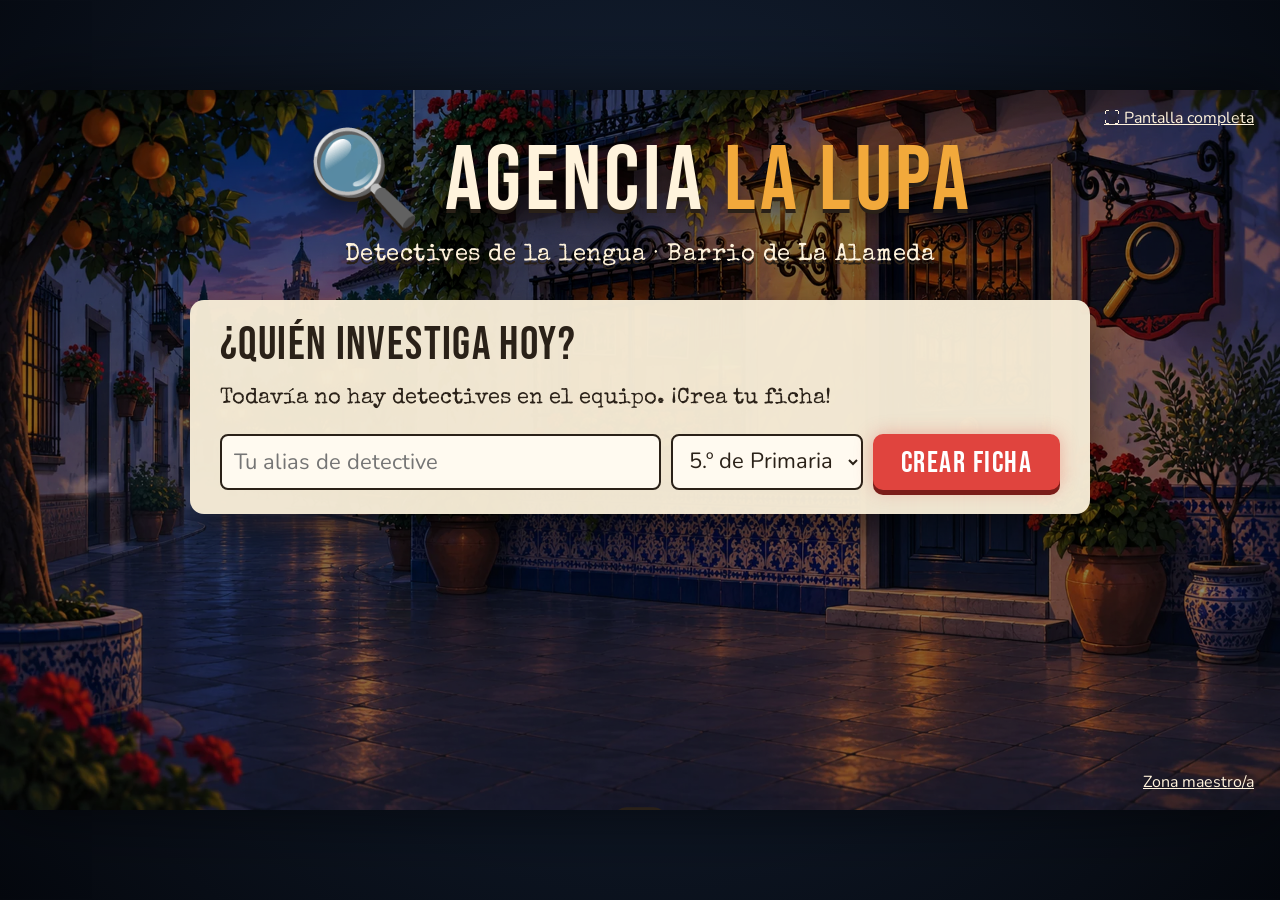
==== commit 5f382c70: "La Lupa: lista para jugar desde la web de GitHub - Botón de pantalla completa en la entrada (quita l" ====
--- a/apps/la-lupa/index.html
+++ b/apps/la-lupa/index.html
@@ -5,9 +5,14 @@
   <meta name="viewport" content="width=device-width, initial-scale=1, viewport-fit=cover" />
   <title>Agencia La Lupa</title>
   <meta name="description" content="Juego de detectives de la lengua para 5.º y 6.º de Primaria." />
-  <link rel="preconnect" href="https://fonts.googleapis.com">
-  <link rel="preconnect" href="https://fonts.gstatic.com" crossorigin>
-  <link href="https://fonts.googleapis.com/css2?family=Bebas+Neue&family=Special+Elite&family=Patrick+Hand&family=Nunito:wght@400;700;800&display=swap" rel="stylesheet">
+  <link rel="stylesheet" href="fuentes/fuentes.css" />
+  <link rel="manifest" href="manifest.webmanifest" />
+  <meta name="theme-color" content="#16243a" />
+  <link rel="apple-touch-icon" href="icono-192.png" />
+  <meta name="mobile-web-app-capable" content="yes" />
+  <meta name="apple-mobile-web-app-capable" content="yes" />
+  <meta name="apple-mobile-web-app-status-bar-style" content="black-translucent" />
+  <meta name="apple-mobile-web-app-title" content="La Lupa" />
   <link rel="stylesheet" href="styles.css" />
   <link rel="stylesheet" href="salas/centralita.css" />
   <link rel="stylesheet" href="salas/terminal.css" />
@@ -20,7 +25,7 @@
   <link rel="icon" href="data:image/svg+xml,<svg xmlns='http://www.w3.org/2000/svg' viewBox='0 0 100 100'><text y='78' font-size='78'>🔍</text></svg>" />
 </head>
 <body>
-  <div id="marco" class="marco"><div id="escenario" class="escenario"><p class="cargando">Abriendo la agencia…</p></div></div>
+  <div id="marco" class="marco"><div id="escenario" class="escenario"><p class="cargando">Abriendo la agencia…</p></div><div class="gira" role="status"><span class="gira-ico" aria-hidden="true">📱</span><b>Gira el móvil</b><span>La agencia se ve mejor en horizontal.</span><button class="boton-gira" id="giraCompleta" hidden>Girar y ver a pantalla completa</button></div></div>
   <div id="pagina" class="pagina" hidden></div>
   <script src="motor.js"></script>
   <script src="escenas.js"></script>
@@ -36,6 +41,7 @@
   <script src="encargos.js"></script>
   <script src="preparacion.js"></script>
   <script src="clase.js"></script>
+  <script src="nube.js"></script>
   <script src="app.js"></script>
   <script src="../../shared/sonido.js"></script>
   <script src="sonido.js"></script>
--- a/apps/la-lupa/fuentes/fuentes.css
+++ b/apps/la-lupa/fuentes/fuentes.css
@@ -0,0 +1,7 @@
+/* Fuentes del juego, servidas desde el propio repo (sin llamadas a Google: privacidad del alumnado y uso sin internet).
+   Bebas Neue, Patrick Hand, Nunito y VT323: SIL Open Font License 1.1. Special Elite: Apache License 2.0. */
+@font-face { font-family: 'Bebas Neue'; font-style: normal; font-weight: 400; font-display: swap; src: url(bebas-neue.woff2) format('woff2'); }
+@font-face { font-family: 'Patrick Hand'; font-style: normal; font-weight: 400; font-display: swap; src: url(patrick-hand.woff2) format('woff2'); }
+@font-face { font-family: 'Special Elite'; font-style: normal; font-weight: 400; font-display: swap; src: url(special-elite.woff2) format('woff2'); }
+@font-face { font-family: 'Nunito'; font-style: normal; font-weight: 400 800; font-display: swap; src: url(nunito.woff2) format('woff2'); }
+@font-face { font-family: 'VT323'; font-style: normal; font-weight: 400; font-display: swap; src: url(vt323.woff2) format('woff2'); }
--- a/apps/la-lupa/styles.css
+++ b/apps/la-lupa/styles.css
@@ -531,3 +531,104 @@
 .apunte-tabla td.hueco-apunte { color: #a8322d; font-style: italic; }
 .apunte-pasos, .apunte-lista { font: 18px/1.5 var(--f-ui); margin: 0; padding-left: 26px; }
 .apunte-completar { font: 800 17px var(--f-ui); color: #a8322d; margin-top: 12px; }
+
+/* Modo revisión del maestro: aviso fijo para que no se quede puesto en clase */
+body.modo-revision .marco::after { content: "MODO REVISIÓN"; position: fixed; top: 8px; left: 50%; transform: translateX(-50%); z-index: 50; background: #a8322d; color: #fff; font: 800 13px var(--f-ui); letter-spacing: .12em; padding: 4px 12px; border-radius: 0 0 8px 8px; pointer-events: none; }
+
+/* Niveles de la Academia (lupas) */
+.aca-niveles { display: flex; gap: 8px; margin: 4px 0 2px; }
+.aca-nivel { display: grid; justify-items: center; gap: 2px; min-width: 92px; padding: 8px 10px; border-radius: 10px; border: 2px solid rgba(242, 169, 59, .35); background: rgba(255, 255, 255, .06); color: var(--crema); font: 800 14px var(--f-ui); }
+.aca-nivel span { font-size: 26px; line-height: 1; }
+.aca-nivel.activo { border-color: var(--albero); background: rgba(242, 169, 59, .22); box-shadow: 0 0 14px rgba(242, 169, 59, .35); }
+.aca-nivel[disabled] { opacity: .45; }
+.aca-nivel-ayuda { margin: 4px 0 0; font: 14px var(--f-ui); color: #c9d3e0; }
+.aca-lupa { font-size: 18px; margin-left: 4px; }
+
+/* La lección: el texto se desplaza si no cabe; las lupas y el botón quedan siempre a la vista */
+.aca-panel.leccion { top: 100px; max-height: none; bottom: 24px; overflow: hidden; display: flex; flex-direction: column; }
+.aca-panel.leccion > .maquina-fija, .aca-panel.leccion > .ficha { overflow: auto; min-height: 0; flex: 0 1 auto; font-size: 21px; }
+.aca-panel.leccion > .acciones { margin-top: auto; padding-top: 8px; }
+
+.enlace-maestro.enlace-nube { right: auto; left: 26px; }
+
+/* Carné de la Academia */
+.carne { position: absolute; left: 50%; transform: translateX(-50%); top: 60px; width: 1140px; bottom: 24px; background: var(--ruido), #f4e9cf; color: var(--tinta); border-radius: 14px; padding: 18px 24px; box-shadow: 0 18px 40px rgba(0, 0, 0, .55); display: flex; flex-direction: column; gap: 10px; border: 3px double #8a6d4a; }
+.carne-cab { display: flex; align-items: center; gap: 16px; border-bottom: 2px solid #8a6d4a; padding-bottom: 8px; }
+.carne-cab small { font: 13px var(--f-maquina); letter-spacing: .12em; color: var(--gris-tinta); }
+.carne-cab h1 { margin: 0; font-size: 40px; color: var(--tinta); text-shadow: none; }
+.carne-cab p { margin: 0; font: 800 16px var(--f-ui); }
+.carne-escudo { font-size: 44px; width: 70px; height: 70px; display: grid; place-items: center; border: 3px solid var(--tinta); border-radius: 50%; }
+.carne-foto { margin-left: auto; width: 78px; height: 96px; border: 2px solid var(--tinta); border-radius: 4px; background: #e8d6ae; object-fit: cover; object-position: top; }
+.carne-foto.vacia { display: grid; place-items: center; font-size: 40px; }
+.carne-salas { flex: 1; min-height: 0; overflow: auto; display: grid; grid-template-columns: repeat(4, 1fr); gap: 10px; align-content: start; }
+.carne-sala { position: relative; background: rgba(255, 255, 255, .55); border: 1.5px solid #b9a27a; border-radius: 8px; padding: 8px 10px; }
+.carne-sala.sellada { background: #fff4d2; border-color: #c99a2e; }
+.carne-sala h3 { margin: 0 0 4px; font: 20px var(--f-cartel); font-weight: 400; letter-spacing: .03em; }
+.carne-sala ul { margin: 0; padding: 0; list-style: none; display: grid; gap: 4px; font: 14px var(--f-ui); }
+.carne-sala li { display: flex; justify-content: space-between; gap: 6px; align-items: center; }
+.carne-sala li b i { font-style: normal; display: inline-block; width: 20px; text-align: center; color: #b9a27a; }
+.carne-sello { position: absolute; top: 6px; right: 8px; transform: rotate(8deg); border: 2px solid #c99a2e; color: #a37712; font: 13px var(--f-cartel); padding: 0 5px; letter-spacing: .08em; }
+.carne-pie { margin: 0; font: 14px var(--f-ui); color: var(--gris-tinta); }
+.carne-sala li span { flex: 1; min-width: 0; }
+.carne-sala li b { white-space: nowrap; flex: none; }
+
+.boton-mini { font: 14px var(--f-ui); padding: 1px 6px; border-radius: 6px; border: 1px solid #b9a27a; background: #fff; cursor: pointer; }
+.tabla-seneca input.nf-lista { width: 3.2em; text-align: center; }
+
+/* Aparato de cada ejercicio en el menú de la sala */
+.aca-act.con-img { grid-template-columns: 74px 1fr; column-gap: 12px; align-items: center; }
+.aca-act.con-img > b, .aca-act.con-img > small { grid-column: 2; }
+.aca-act-img { grid-column: 1; grid-row: 1 / span 2; width: 74px; height: 74px; object-fit: contain; filter: drop-shadow(0 3px 4px rgba(0, 0, 0, .35)); }
+/* Carné dibujado: foto en el marco y un sello por sala en los círculos */
+.carne-cab.con-tarjeta { padding-bottom: 6px; }
+.carne-tarjeta { position: relative; margin: 0; width: 330px; flex: none; transform: rotate(-2deg); filter: drop-shadow(0 6px 10px rgba(0, 0, 0, .35)); }
+.carne-tarjeta > img { display: block; width: 100%; }
+.carne-marco { position: absolute; left: 68.6%; top: 15.5%; width: 22.2%; height: 37.5%; display: grid; place-items: center; overflow: hidden; font-size: 34px; border-radius: 3px; }
+.carne-avatar { width: 100%; height: 100%; object-fit: cover; object-position: top; }
+.carne-hueco { position: absolute; top: 80%; width: 8.4%; aspect-ratio: 1; transform: translate(-50%, -50%); border-radius: 50%; display: grid; place-items: center; font: 22px var(--f-cartel); color: #fff8e0; }
+.carne-hueco.sellado { background: radial-gradient(circle at 35% 30%, #f3d27a, #c99a2e 60%, #9a7016); box-shadow: inset 0 0 0 2px rgba(255, 255, 255, .45), 0 1px 2px rgba(0, 0, 0, .4); transform: translate(-50%, -50%) rotate(-12deg); }
+.pup-maquina-img { top: 430px; left: 0; width: 290px; }
+/* Objeto de un relato que ha quedado pequeño: se amplía en una ventana */
+.objeto-escena.ampliable { cursor: zoom-in; }
+.ver-grande { position: absolute; z-index: 3; font: 800 15px var(--f-ui); padding: 4px 10px; border-radius: 999px; border: 2px solid #fff4d2; background: rgba(20, 16, 12, .82); color: #fff4d2; cursor: pointer; }
+.ventana-objeto { width: auto; max-width: 1000px; padding: 20px 24px; text-align: center; background: #241c16; color: #f4e9cf; }
+.objeto-grande { display: block; max-width: 940px; max-height: 560px; margin: 0 auto; filter: drop-shadow(0 10px 18px rgba(0, 0, 0, .5)); }
+.ventana-objeto .pie-objeto { font: 20px var(--f-cartel); letter-spacing: .04em; margin-top: 8px; }
+
+/* ── Repaso del 9/11/2026 ── */
+/* Cabecera del tablón: todo en una línea, sin recortes; el globo de encargos nuevos va en la esquina de su botón */
+.tablon-cabecera { gap: 14px; }
+.tablon-cabecera .cartel { font-size: 54px; white-space: nowrap; }
+.tablon-cabecera .boton-sello, .tablon-cabecera .boton-papel { position: relative; flex: none; white-space: nowrap; }
+.tablon-cabecera .boton-sello { font-size: 26px; padding: 8px 18px 6px; }
+.tablon-cabecera .placa { min-width: 0; white-space: nowrap; overflow: hidden; text-overflow: ellipsis; }
+.tablon-cabecera .globo { position: absolute; top: -10px; right: -10px; margin: 0; }
+/* Tarjetas de los casos: la etiqueta de preparación va en la línea del sello, para que no se salga de la tarjeta */
+.corcho.tablon { gap: 20px 22px; padding-top: 24px; }
+.tarjeta-caso { padding: 20px 16px 12px; min-height: 158px; gap: 3px; }
+.tarjeta-caso h3 { font-size: 27px; }
+.tarjeta-caso p { font-size: 15px; line-height: 1.2; }
+.tarjeta-caso .sello-mini { margin-top: auto; }
+.tarjeta-caso .prep-mini { position: absolute; right: 10px; bottom: 11px; margin: 0; }
+/* Móvil en vertical: el juego es apaisado */
+.gira { display: none; }
+@media (orientation: portrait) and (max-width: 700px) {
+  .gira { position: fixed; inset: 0; z-index: 60; display: grid; place-content: center; justify-items: center; gap: 10px; padding: 24px; text-align: center; background: #0e1626; color: #fff4e0; font: 18px var(--f-ui); }
+  .gira b { font: 44px var(--f-cartel); letter-spacing: .04em; font-weight: 400; }
+  .gira-ico { font-size: 64px; animation: girar-movil 2.4s ease-in-out infinite; }
+}
+@keyframes girar-movil { 0%, 20% { transform: rotate(0); } 60%, 100% { transform: rotate(-90deg); } }
+@media (prefers-reduced-motion: reduce) { .gira-ico { animation: none; transform: rotate(-90deg); } }
+/* Caso cerrado hasta resolver el anterior */
+.tarjeta-caso.cerrada { background: #e2d5ba; opacity: .78; }
+.tarjeta-caso.cerrada h3 { color: var(--gris-tinta); }
+.candado-caso { margin-top: auto !important; font: 800 13px var(--f-ui) !important; color: #7a4e12; }
+/* Aviso fijo cuando el dispositivo no guarda */
+.sin-guardar { position: fixed; left: 0; right: 0; top: 0; z-index: 10000; background: #7a1d19; color: #fff; font: 800 15px var(--f-ui); padding: 8px 14px; text-align: center; }
+/* «Recuperar mi detective» va junto a «Zona maestro/a», lejos del botón de sonido */
+.enlace-maestro.enlace-nube { left: auto; right: 170px; }
+/* Táctil: sin zoom por doble toque (los niños tocan deprisa) ni retraso en los botones */
+html { touch-action: manipulation; }
+/* Pantalla completa: enlace arriba a la derecha en la entrada, y botón en el aviso de girar */
+.enlace-maestro.enlace-completa { top: 16px; bottom: auto; right: 20px; }
+.boton-gira { margin-top: 8px; font: 800 17px var(--f-ui); background: var(--rojo); color: #fff; border: 0; border-radius: 10px; padding: 10px 18px; }
--- a/apps/la-lupa/salas/centralita.css
+++ b/apps/la-lupa/salas/centralita.css
@@ -43,7 +43,7 @@
 .cen-canales i.hecho { background: #6ee08f; box-shadow: 0 0 8px rgba(110, 224, 143, .8); }
 .cen-canales i.actual { background: var(--albero); box-shadow: 0 0 10px rgba(242, 169, 59, .9); }
 .cen-rotulo { font: 800 13px var(--f-ui); color: #f3dcb2; text-transform: uppercase; letter-spacing: .1em; }
-.cen-rotulo:last-child { margin-left: 6px; text-transform: none; letter-spacing: .02em; font-size: 15px; }
+.cen-rotulo.cen-msg { margin-left: 6px; text-transform: none; letter-spacing: .02em; font-size: 15px; }
 
 .cen-mandos { display: grid; gap: 12px; justify-items: center; }
 .cen-piloto { display: flex; align-items: center; gap: 8px; font: 800 13px var(--f-ui); color: #f3dcb2; text-transform: uppercase; letter-spacing: .12em; }
@@ -132,4 +132,15 @@
 
 /* Nombres de regla largos: una sola línea en la radio */
 .cen-centro, .cen-canales { min-width: 0; }
-.cen-canales .cen-rotulo:last-child { white-space: nowrap; overflow: hidden; text-overflow: ellipsis; min-width: 0; }
+.cen-canales .cen-rotulo.cen-msg { white-space: nowrap; overflow: hidden; text-overflow: ellipsis; min-width: 0; }
+
+/* ── Niveles (lupas) ── */
+.cen-nivel { margin-left: auto; flex: none; padding: 3px 10px; border-radius: 999px; background: rgba(9, 12, 22, .55); border: 1px solid rgba(242, 169, 59, .55); color: #f3dcb2; font: 800 14px var(--f-ui); white-space: nowrap; }
+/* Mensajes largos (oro y diamante): el télex crece y la letra baja un poco para que quepan sin salirse */
+.cen-telex.largo { height: 216px; }
+.cen-telex.largo .cen-maquina { height: 216px; }
+.cen-telex.largo .cen-cinta { height: 184px; }
+.cen-telex.largo .cen-escribe, .cen-telex.largo .cen-recibido { font-size: 24px; line-height: 1.45; }
+.cen-sala:has(.cen-telex.largo) .cen-limpio p { font-size: 19px; line-height: 1.3; }
+.cen-sala:has(.cen-telex.largo) .cen-arreglo p { font-size: 17px; }
+.cen-sala:has(.cen-telex.largo) .cen-dice { font-size: 16.5px; min-height: 48px; }
--- a/apps/la-lupa/salas/terminal.css
+++ b/apps/la-lupa/salas/terminal.css
@@ -1,10 +1,10 @@
 /* ============================================================
    Sala «terminal» de la Academia: la Terminal ORTO-3000
    Monitor CRT de fósforo verde (barrido, líneas, cursor), dial temporal
-   tipo sintonizador de radio, interruptor N1/N2 y teclado beige.
+   tipo sintonizador de radio, lupa del nivel (bronce, plata, oro, diamante) y teclado beige.
    Todo en px del escenario de 1280×720. Prefijo .ter-
    ============================================================ */
-@import url("https://fonts.googleapis.com/css2?family=VT323&display=swap");
+/* La fuente VT323 se sirve desde fuentes/fuentes.css */
 
 .ter-escena { --ter-verde: #8dffa8; --ter-verde-osc: #2fbf62; --ter-ambar: #ffcf5c; --ter-beige: #e7dcc1; --ter-beige-osc: #b9aa86; --f-ter: "VT323", "Courier New", monospace; }
 .escenario.ter-escena .fondo { filter: brightness(.42) saturate(.85); }
@@ -100,23 +100,33 @@
 .ter-opcion-nivel { display: block; width: 100%; text-align: left; background: none; color: var(--ter-verde); font: 25px var(--f-ter); text-shadow: inherit; padding: 2px 10px; margin: 2px 0; border: 1px solid transparent; }
 .ter-opcion-nivel b { font-weight: 400; }
 .ter-opcion-nivel.activo { background: var(--ter-verde); color: #0a2512; text-shadow: none; box-shadow: 0 0 14px rgba(110, 255, 150, .55); }
-.ter-opcion-nivel:hover:not(.activo) { border-color: var(--ter-verde); }
+.ter-opcion-nivel { margin: 1px 0; font-size: 21px; white-space: nowrap; overflow: hidden; text-overflow: ellipsis; }
+.ter-opcion-nivel.apagada { opacity: .45; }
 
-/* ── Bisel inferior: dial temporal, interruptor y marca ── */
+/* Oro y diamante: sin tabla de ayuda */
+.ter-sin-tabla { border: 2px dashed rgba(141, 255, 168, .45); padding: 10px 12px; display: grid; gap: 6px; text-align: center; }
+.ter-sin-tabla b { font-weight: 400; font-size: 24px; letter-spacing: .06em; }
+.ter-sin-tabla span { color: var(--ter-ambar); text-shadow: 0 0 8px rgba(255, 200, 80, .6); font-size: 26px; }
+.ter-sin-tabla small { font-size: 19px; line-height: 1; opacity: .85; }
+.ter-casilla-sola { margin: 4px 0 0; font-size: 30px; color: var(--ter-ambar); text-shadow: 0 0 8px rgba(255, 200, 80, .6); }
+.ter-hueco.activo { animation: parpadeo 1.6s steps(2) infinite; }
+
+/* ── Bisel inferior: dial temporal, lupa y marca ── */
 .ter-bisel { position: absolute; left: 30px; right: 30px; bottom: 10px; height: 74px; display: flex; gap: 20px; align-items: stretch; }
 .ter-dial { flex: 1; display: grid; grid-template-rows: auto 1fr; gap: 3px; }
 .ter-dial small, .ter-nivel small { font: 800 11px var(--f-ui); letter-spacing: .14em; color: #6f6247; text-align: center; }
 .ter-escala { position: relative; display: grid; grid-template-columns: repeat(6, 1fr); align-items: end; border-radius: 8px; padding: 0 6px 8px; background: repeating-linear-gradient(90deg, rgba(255, 210, 140, .35) 0 1px, transparent 1px 11px) bottom / 100% 12px no-repeat, linear-gradient(#3a2610, #1d1206); box-shadow: inset 0 3px 10px rgba(0, 0, 0, .8), 0 1px 0 rgba(255, 255, 255, .6); border: 2px solid #8d7c58; overflow: hidden; }
 .ter-escala span { text-align: center; font: 17px/1 var(--f-cartel); letter-spacing: .04em; color: rgba(255, 207, 120, .45); padding-bottom: 12px; transition: color .4s, text-shadow .4s; }
 .ter-escala span.activo { color: #ffe3a1; text-shadow: 0 0 10px rgba(255, 190, 70, .95); }
+.ter-escala.apagada span { color: rgba(255, 207, 120, .2); }
+.ter-aguja.aparcada { opacity: 0; }
 .ter-aguja { position: absolute; top: 4px; bottom: 4px; left: 58%; width: 3px; margin-left: -1px; background: #ff4a3a; box-shadow: 0 0 8px rgba(255, 70, 50, .9); transition: left .9s cubic-bezier(.3, 1.4, .5, 1); }
-.ter-nivel { width: 130px; display: grid; grid-template-rows: auto 1fr; gap: 3px; }
-.ter-interruptor { display: grid; grid-template-columns: 1fr 1fr; background: #3b352a; border-radius: 10px; padding: 5px; gap: 5px; box-shadow: inset 0 3px 8px rgba(0, 0, 0, .7); }
-.ter-interruptor button { font: 26px var(--f-cartel); color: #6f6247; background: linear-gradient(#efe6cf, #cbbd99); border-radius: 6px; box-shadow: 0 5px 0 #8d7c58; transform: translateY(-3px); position: relative; }
-.ter-interruptor button::after { content: ""; position: absolute; top: 6px; right: 6px; width: 7px; height: 7px; border-radius: 50%; background: #5b5240; }
-.ter-interruptor button.activo { color: #2b2418; background: linear-gradient(#cfc2a0, #e0d4b6); box-shadow: 0 1px 0 #8d7c58, inset 0 2px 5px rgba(0, 0, 0, .35); transform: translateY(1px); }
-.ter-interruptor button.activo::after { background: #4dff7c; box-shadow: 0 0 8px #4dff7c; }
-.ter-interruptor button:disabled { cursor: not-allowed; }
+.ter-nivel { width: 150px; display: grid; grid-template-rows: auto 1fr; gap: 3px; }
+/* La lupa de la ronda (la elige el motor de niveles antes de entrar) */
+.ter-lupa { display: grid; grid-template-columns: auto 1fr; align-items: center; gap: 6px; padding: 0 10px; border-radius: 10px; background: #3b352a; box-shadow: inset 0 3px 8px rgba(0, 0, 0, .7); }
+.ter-lupa span { font-size: 28px; line-height: 1; filter: drop-shadow(0 0 6px rgba(255, 230, 150, .55)); }
+.ter-lupa b { font: 24px/1 var(--f-cartel); font-weight: 400; letter-spacing: .04em; color: #ffe3a1; text-shadow: 0 0 8px rgba(255, 190, 70, .7); text-align: center; }
+.ter-lupa.n4 b { color: #bff3ff; text-shadow: 0 0 8px rgba(120, 220, 255, .8); }
 .ter-marca { width: 150px; display: grid; align-content: center; justify-items: center; gap: 6px; position: relative; }
 .ter-marca b { font: 30px var(--f-cartel); font-weight: 400; color: #5e523c; letter-spacing: .06em; text-shadow: 0 1px 0 rgba(255, 255, 255, .7); }
 .ter-marca i { width: 110px; height: 14px; background: linear-gradient(#5fb847 0 16.6%, #f6c23e 16.6% 33.3%, #f08a32 33.3% 50%, #e0443e 50% 66.6%, #9a4fb5 66.6% 83.3%, #3a7bd5 83.3%); border-radius: 2px; }
@@ -132,3 +142,7 @@
 .ter-tecla.intro { width: 128px; background: linear-gradient(#f08a62, #d9583a); color: #fff; border-color: #a33d24; box-shadow: 0 4px 0 #8c3420, 0 5px 4px rgba(0, 0, 0, .3); }
 .ter-tecla:active, .ter-tecla.pulsada { transform: translateY(3px); box-shadow: 0 1px 0 #9d8f6c; filter: brightness(.95); }
 .ter-hueco-tecla { width: 18px; }
+
+/* ── Dianas táctiles: teclas un poco más grandes (lo que da de sí el mueble del teclado) ── */
+.ter-teclado { top: 554px; height: 160px; }
+.ter-tecla { width: 47px; height: 42px; }
--- a/apps/la-lupa/salas/pizarra.css
+++ b/apps/la-lupa/salas/pizarra.css
@@ -80,6 +80,37 @@
 .piz-lupa circle, .piz-lupa path { fill: none; stroke: var(--piz-tiza); stroke-width: 5; stroke-linecap: round; }
 .piz-lupa path:last-child { stroke-width: 3; opacity: .6; }
 .piz-nota { margin: 8px 0 0; font-size: 20px; color: var(--piz-amarilla); }
+
+/* ── Niveles (lupas) ────────────────────────────────────────── */
+/* La lupa del nivel, colgada en la esquina de arriba a la derecha de la pizarra */
+.piz-nivel { position: absolute; left: 872px; top: 60px; z-index: 3; font: 800 15px var(--f-ui); color: var(--tinta); background: var(--papel-claro); padding: 4px 12px 4px 10px; border-radius: 4px; transform: rotate(3deg); box-shadow: 0 4px 8px rgba(0, 0, 0, .5); white-space: nowrap; }
+.piz-nivel::before { content: ""; position: absolute; top: -5px; left: 50%; width: 10px; height: 10px; margin-left: -5px; border-radius: 50%; background: radial-gradient(circle at 35% 35%, #ff9a8f, var(--rojo) 60%, var(--rojo-osc)); box-shadow: 0 1px 2px rgba(0, 0, 0, .5); }
+/* Plata, oro y diamante: 8 pruebas, tiza algo más pequeña */
+.piz-pruebas.muchas:not(.frases) { --tam: 38px; gap: 10px 28px; }
+.piz-pruebas.nuevas.muchas:not(.frases) { --tam: 36px; gap: 6px 30px; }
+.piz-pruebas.frases.muchas:not(.nuevas) { gap: 4px 16px; }
+.piz-pruebas.nuevas.frases.muchas { display: grid; grid-template-columns: 1fr 1fr; justify-items: center; gap: 0 12px; }
+.piz-p.corregida { animation: piz-aviso .9s ease-in-out 3; }
+/* Oro: dos círculos (blanco y amarillo) y dos hipótesis buenas */
+.piz-cuenta .c0 { color: var(--piz-tiza); }
+.piz-cuenta .c1 { color: var(--piz-amarilla); margin-left: 10px; }
+.piz-hipotesis.cuatro { grid-template-columns: repeat(4, 1fr); gap: 10px; }
+.piz-hipotesis.cuatro .piz-pizarrin { font-size: 19px; line-height: 1.15; padding: 6px 10px 22px; border-width: 7px; justify-content: flex-start; }
+.piz-pizarrin.buena.c0 { box-shadow: inset 0 0 18px rgba(0, 0, 0, .55), 0 0 0 3px var(--piz-tiza), 0 0 24px rgba(245, 242, 231, .4); }
+.piz-pizarrin.buena.c1 { box-shadow: inset 0 0 18px rgba(0, 0, 0, .55), 0 0 0 3px var(--piz-amarilla), 0 0 24px rgba(255, 229, 143, .45); }
+.piz-veredicto.circulo { right: auto; left: 10px; color: var(--piz-tiza); }
+.piz-pizarrin.c1 .piz-veredicto.circulo { color: var(--piz-amarilla); }
+.piz-reglas-dos { display: grid; grid-template-columns: 1fr 1fr; gap: 0 18px; width: 100%; margin-bottom: 4px; }
+.piz-reglas-dos .piz-regla { margin: 0; font-size: 20px; line-height: 1.1; max-width: none; }
+.piz-reglas-dos .piz-regla.c0 { color: var(--piz-tiza); }
+.piz-reglas-dos .piz-regla.c1 { color: var(--piz-amarilla); }
+.piz-reglas-dos .piz-regla small { font-size: 15px; }
+.piz-reglas-dos + .piz-tuyo { margin-top: 4px; }
+.piz-tuyo > span { white-space: nowrap; }
+.piz-reglas-dos + .piz-tuyo .piz-entrada { width: 300px; font-size: 38px; }
+.piz-reglas-dos + .piz-tuyo .piz-entrada.frase { width: 380px; font-size: 26px; }
+.piz-ficha.doble p { font-size: 19px; line-height: 1.22; display: block; margin: 2px 0 4px; background: none; }
+.piz-ficha.doble p::first-line { background: linear-gradient(transparent 55%, rgba(255, 229, 143, .7) 55%); }
 
 /* ── Borrador y tizas en la repisa ──────────────────────────── */
 .piz-borrador { position: absolute; left: 872px; top: 334px; width: 96px; height: 30px; z-index: 4; border-radius: 6px 6px 3px 3px; box-shadow: 0 5px 6px rgba(0, 0, 0, .5);
@@ -165,3 +196,4 @@
   .piz-trazo path { animation: none; stroke-dashoffset: 0; }
   .piz-borrador.borrando, .piz-tablero.borrando .piz-contenido, .piz-tablero.escribiendo .piz-contenido, .piz-ficha { animation: none; }
 }
+.piz-pruebas.nuevas.frases.muchas .piz-p.frase { max-width: 290px; }
--- a/apps/la-lupa/salas/imprenta.css
+++ b/apps/la-lupa/salas/imprenta.css
@@ -137,3 +137,40 @@
 @media (prefers-reduced-motion: reduce) {
   .imp-rodillo, .imp-impreso, .imp-pie, .imp-marca, .imp-galerada.aprobada .imp-sello { animation: none; }
 }
+
+/* ── Niveles (lupas) ── */
+.imp-tira .imp-lupa { color: var(--imp-tinta); font-weight: 700; }
+.imp-tira span { white-space: nowrap; }
+.imp-tira span:last-child { min-width: 0; overflow: hidden; text-overflow: ellipsis; }
+/* La letra del cuerpo la ajusta el JS para que la galerada quepa entera */
+.imp-cuerpo .texto-pistas { font-size: var(--imp-letra, 23px); }
+.imp-galerada.apretada .imp-cuerpo .texto-pistas { line-height: 1.5; }
+.imp-galerada.apretada .imp-titular { font-size: 38px; }
+.imp-galerada.apretada .imp-entradilla { font-size: 16px; margin-bottom: 6px; padding-bottom: 6px; }
+/* Bronce: galerada corta, a una columna y con letra grande */
+.imp-galerada.imp-corta .imp-cuerpo { column-count: 1; }
+.imp-galerada.imp-corta .imp-cuerpo .texto-pistas { line-height: 1.7; }
+/* «?» a lápiz del aprendiz encima de las palabras que le sonaban raras (no todas están mal) */
+.imp-galerada .w.imp-duda { position: relative; }
+/* El aprendiz rodea la palabra a lápiz y le pone un «?» al lado */
+.imp-galerada .w.imp-duda:not(.resuelta)::before { content: ""; position: absolute; inset: -.02em -.16em; border: 1.5px dashed rgba(70, 64, 58, .65); border-radius: 50%; transform: rotate(-2deg); pointer-events: none; }
+.imp-galerada .w.imp-duda:not(.resuelta)::after { content: "?"; position: absolute; right: -.42em; top: -.5em; font: 700 .72em/1 var(--f-mano); color: #4f4a44; transform: rotate(12deg); pointer-events: none; }
+/* Diamante: la hoja de correcciones, boca abajo hasta aprobar la galerada */
+.imp-boca-abajo { margin: 6px 0 4px; font: 19px/1.25 var(--f-mano); color: var(--gris-tinta); }
+.imp-hoja.imp-tapada { background: var(--ruido), repeating-linear-gradient(45deg, rgba(120, 95, 50, .08) 0 8px, transparent 8px 16px), #e9dfc6; }
+.imp-hoja.imp-tapada .imp-lista, .imp-hoja.imp-tapada .imp-falsas { display: none; }
+.imp-hoja:not(.imp-tapada) .imp-boca-abajo { display: none; }
+/* Con 7-8 faltas, cada corrección va en una sola fila: palabra y regla al lado */
+.imp-galerada.n4 ~ .imp-hoja .imp-lista { gap: 4px; }
+.imp-galerada.n4 ~ .imp-hoja .imp-lista li { grid-template-columns: 22px auto 1fr; align-items: center; }
+.imp-galerada.n4 ~ .imp-hoja .imp-lista li i { grid-row: auto; }
+.imp-galerada.n4 ~ .imp-hoja .imp-lista li b { font-size: 20px; }
+.imp-galerada.n4 ~ .imp-hoja .imp-lista li small { font-size: 11.5px; line-height: 1.1; }
+.imp-galerada.n4 ~ .imp-hoja:not(.imp-tapada) { animation: imp-destapar .5s ease-out; }
+@keyframes imp-destapar { from { transform: rotate(1.2deg) rotateY(90deg); } to { transform: rotate(1.2deg); } }
+
+/* ── Dianas táctiles ── */
+/* Palabras un poco más anchas al tocar (las de una letra), sin mover el texto */
+.imp-cuerpo .w { padding: 0 .12em; margin: 0 -.12em; }
+/* En pantallas táctiles, la palabra se elige con un toque y se marca con otro: un dedo no acierta siempre con la línea */
+.imp-galerada .w.imp-elegida { background: rgba(47, 95, 168, .2); box-shadow: 0 0 0 .1em rgba(47, 95, 168, .35); }
--- a/apps/la-lupa/salas/laboratorio-extra.css
+++ b/apps/la-lupa/salas/laboratorio-extra.css
@@ -158,3 +158,33 @@
 @media (prefers-reduced-motion: reduce) {
   .lab-rotor.girando, .lab-frase, .lab-hueco.lleno, .lab-ficha, .lab-molde.hecho { animation: none; }
 }
+
+/* ── Niveles (lupas): insignia del nivel en la esquina ──────── */
+.lab-insignia { position: absolute; top: 26px; right: 28px; z-index: 5; display: inline-flex; align-items: center; gap: 6px; padding: 7px 16px; font: 800 18px var(--f-ui); color: var(--crema); background: var(--cristal); border: 2px solid rgba(242, 169, 59, .55); border-radius: 999px; box-shadow: 0 4px 14px rgba(0, 0, 0, .45); }
+.lab-insignia.n1 { border-color: #c98a52; }
+.lab-insignia.n2 { border-color: #c9d2da; }
+.lab-insignia.n3 { border-color: #f2c94c; box-shadow: 0 4px 14px rgba(0, 0, 0, .45), 0 0 14px rgba(242, 201, 76, .35); }
+.lab-insignia.n4 { border-color: #9be7ff; box-shadow: 0 4px 14px rgba(0, 0, 0, .45), 0 0 16px rgba(155, 231, 255, .45); }
+
+/* Oro: frases largas en el ocular */
+.lab-frase.larga { max-width: 370px; font-size: 21px; line-height: 1.45; }
+/* Diamante: dos huecos numerados; el que se resuelve, iluminado */
+.lab-hueco i { font: 800 15px var(--f-ui); font-style: normal; color: #9a4a12; vertical-align: middle; }
+.lab-hueco.activo { background: rgba(242, 169, 59, .55); box-shadow: 0 0 0 2px #c2410c; }
+.lab-doble .lab-bandeja { flex-wrap: wrap; gap: 12px 14px; padding: 14px 10px; }
+.lab-doble .lab-porta { width: 164px; height: 72px; }
+.lab-doble .lab-porta b { font-size: 28px; }
+.lab-doble .lab-porta.elegida i { background: #9be2ae; }
+.lab-doble .lab-analisis { gap: 5px; }
+.lab-doble .lab-ficha { grid-template-columns: 128px 1fr; gap: 10px; padding: 4px 12px; }
+.lab-doble .lab-ficha b { font-size: 24px; }
+.lab-doble .lab-ficha span { font-size: 14.5px; line-height: 1.3; }
+.lab-doble .lab-ficha:nth-child(4) { animation-delay: .36s; } .lab-doble .lab-ficha:nth-child(5) { animation-delay: .48s; } .lab-doble .lab-ficha:nth-child(6) { animation-delay: .6s; }
+.lab-doble .lab-dice { font-size: 17px; }
+/* Los trucos de Mateo, al final del diamante */
+.lab-trucos { display: grid; gap: 8px; }
+.lab-truco { display: grid; gap: 2px; padding: 7px 14px; background: rgba(255, 255, 255, .07); border: 1px solid rgba(255, 255, 255, .16); border-left: 4px solid var(--albero); border-radius: 8px; animation: lab-aparece .4s ease-out backwards; }
+.lab-truco b { font: 22px var(--f-maquina); font-weight: 400; color: var(--crema); }
+.lab-truco span { font: 16px/1.35 var(--f-ui); color: #d6dee6; }
+.lab-truco.fallado { border-left-color: #ffb4a8; background: rgba(194, 65, 12, .16); }
+@media (prefers-reduced-motion: reduce) { .lab-truco { animation: none; } }
--- a/apps/la-lupa/salas/pupitre-extra.css
+++ b/apps/la-lupa/salas/pupitre-extra.css
@@ -114,3 +114,44 @@
 
 /* La Tipógrafa 62 (sobre la libreta) */
 .pup-maquina { position: absolute; left: 12px; top: 382px; width: 272px; filter: drop-shadow(0 12px 14px rgba(0, 0, 0, .55)); pointer-events: none; }
+
+/* ── Niveles (lupas) ── */
+.pup-nivel { white-space: nowrap; font-weight: 800; color: var(--rojo-osc); }
+/* Partes de 5 y 6 casillas (oro y diamante): cabecera y líneas más apretadas para que quepan en la hoja */
+.pup-parte.pup-c5 .pup-agencia, .pup-parte.pup-c6 .pup-agencia { min-width: 0; }
+.pup-parte.pup-c5 .pup-agencia small, .pup-parte.pup-c6 .pup-agencia small { display: block; white-space: nowrap; overflow: hidden; text-overflow: ellipsis; }
+.pup-parte.pup-c5 .pup-titulo, .pup-parte.pup-c6 .pup-titulo { font-size: 24px; margin: 4px 0 2px; }
+.pup-parte.pup-c5 .pup-datos span, .pup-parte.pup-c6 .pup-datos span { font-size: 13px; }
+.pup-parte.pup-c5 .pup-datos .pup-firma, .pup-parte.pup-c6 .pup-datos .pup-firma { font-size: 17px; }
+.pup-parte.pup-c5 .pup-linea, .pup-parte.pup-c6 .pup-linea { padding: 1px 0; }
+.pup-parte.pup-c5 .pup-campo small, .pup-parte.pup-c6 .pup-campo small { font-size: 10.5px; }
+.pup-parte.pup-c5 .pup-campo span, .pup-parte.pup-c6 .pup-campo span { font-size: 15px; line-height: 1.12; }
+.pup-parte.pup-c5 .pup-entrada, .pup-parte.pup-c6 .pup-entrada { height: 32px; font-size: 26px; }
+.pup-parte.pup-c5 .pup-hueco, .pup-parte.pup-c6 .pup-hueco { min-height: 32px; }
+.pup-parte.pup-c5 .pup-ok, .pup-parte.pup-c6 .pup-ok { width: 32px; height: 32px; font-size: 17px; }
+.pup-parte.pup-c5 .pup-tinta, .pup-parte.pup-c6 .pup-tinta { font-size: 27px; }
+.pup-parte.pup-c5 .pup-visto, .pup-parte.pup-c6 .pup-visto { font-size: 22px; padding-bottom: 3px; }
+.pup-entrada::placeholder { color: rgba(31, 95, 168, .45); font-size: 15px; }
+/* La máquina sin tilde: el tamaño lo ajusta pupAjustar() si la hoja es larga */
+.pup-maq-texto .texto-pistas, .pup-limpio { font-size: var(--pup-fs, 26px); line-height: var(--pup-lh, 1.85); }
+.pup-parte.pup-c5 .pup-logo, .pup-parte.pup-c6 .pup-logo { width: 34px; height: 34px; }
+.pup-parte.pup-c5 .pup-agencia b, .pup-parte.pup-c6 .pup-agencia b { font-size: 24px; }
+.pup-parte.pup-c5 .pup-campo span, .pup-parte.pup-c6 .pup-campo span { font-size: 14.5px; line-height: 1.08; }
+.pup-parte.pup-c5 .pup-letra, .pup-parte.pup-c6 .pup-letra { font-size: 11px; line-height: 1.15; }
+.pup-parte.pup-c5 .pup-pie, .pup-parte.pup-c6 .pup-pie { padding-top: 3px; }
+.pup-parte.pup-c5 .pup-lineas, .pup-parte.pup-c6 .pup-lineas { margin-top: 0; }
+.pup-parte.pup-c6 .pup-linea { gap: 8px; }
+
+/* ── Dianas táctiles (en una tablet el escenario se ve al 80 %): teclas de repuesto y ✓ más grandes.
+   El ::after agranda la zona que se puede tocar sin mover la maquetación ── */
+.pup-teclas { gap: 7px; }
+.pup-tecla { position: relative; width: 38px; height: 38px; font-size: 22px; }
+.pup-tecla::after { content: ""; position: absolute; inset: -3px; }
+.pup-ok { position: relative; width: 44px; height: 44px; }
+.pup-ok::after { content: ""; position: absolute; inset: -4px -8px -4px -4px; }
+.pup-hueco { min-height: 44px; }
+.pup-parte.pup-c5 .pup-ok, .pup-parte.pup-c6 .pup-ok { width: 36px; height: 36px; }
+.pup-parte.pup-c5 .pup-hueco, .pup-parte.pup-c6 .pup-hueco { min-height: 36px; }
+.pup-parte.pup-c5 .pup-entrada, .pup-parte.pup-c6 .pup-entrada { height: 36px; }
+/* Palabras que se tocan: un poco más anchas (las de una letra) sin mover el texto */
+.pup-maq-texto .w, .documento.pupitre .w { padding: 0 .14em; margin: 0 -.14em; }
--- a/apps/la-lupa/salas/centralita-extra.css
+++ b/apps/la-lupa/salas/centralita-extra.css
@@ -142,3 +142,17 @@
   .del-pantalla b.destello { animation-name: del-destello-suave; }
   @keyframes del-destello-suave { 0%, 80% { opacity: 1; } 100% { opacity: 0; } }
 }
+
+/* ── Niveles (lupas) ── */
+.del-nivel { flex: none; padding: 3px 10px; border-radius: 999px; background: rgba(9, 12, 22, .55); border: 1px solid rgba(242, 169, 59, .55); color: #f3dcb2; font: 800 14px var(--f-ui); white-space: nowrap; }
+.del-cabecera small { min-width: 0; }
+/* Palabras de 11 y 12 letras (diamante): casillas más estrechas para que quepan */
+.del-casillas.muy-largas { gap: 6px; }
+.del-casillas.muy-largas .del-casilla { width: 50px; }
+.del-casillas.muy-largas .del-casilla b { font-size: 36px; }
+.del-casillas.muy-largas .del-casilla small { font-size: 10.5px; }
+/* Muchas teclas trampa (diamante): seis columnas y teclas algo más bajas */
+.del-teclado.muchas { grid-template-columns: repeat(6, 1fr); gap: 6px 8px; }
+.del-teclado.muchas .del-tecla { height: 46px; }
+.del-teclado.muchas .del-tecla b { font-size: 17px; }
+.del-teclado.muchas .del-tecla small { font-size: 11px; }
--- a/apps/la-lupa/salas/pizarra-extra.css
+++ b/apps/la-lupa/salas/pizarra-extra.css
@@ -77,3 +77,14 @@
 @media (prefers-reduced-motion: reduce) {
   .coma-lectura, .coma-signo { transition: none; }
 }
+
+/* Plata, oro y diamante: la tiza de signos gana los dos puntos (siete signos y la esponja) */
+.coma-paleta.siete { gap: 7px; padding: 12px 10px; }
+.coma-paleta.siete .coma-signo { width: 54px; height: 72px; font-size: 42px; }
+.coma-paleta.siete .coma-signo.esponja { font-size: 28px; }
+
+/* ── Dianas táctiles: el hueco se puede tocar también un poco por encima de las palabras de al lado (el ::after
+   no se ve ni mueve la frase) y «Cambiar» es más alto ── */
+.coma-frase.editable .coma-hueco { min-width: .8em; }
+.coma-frase.editable .coma-hueco::after { content: ""; position: absolute; inset: -5px -.25em; }
+.coma-cambiar { font-size: 15px; padding: 10px 16px; right: 8px; bottom: 6px; }
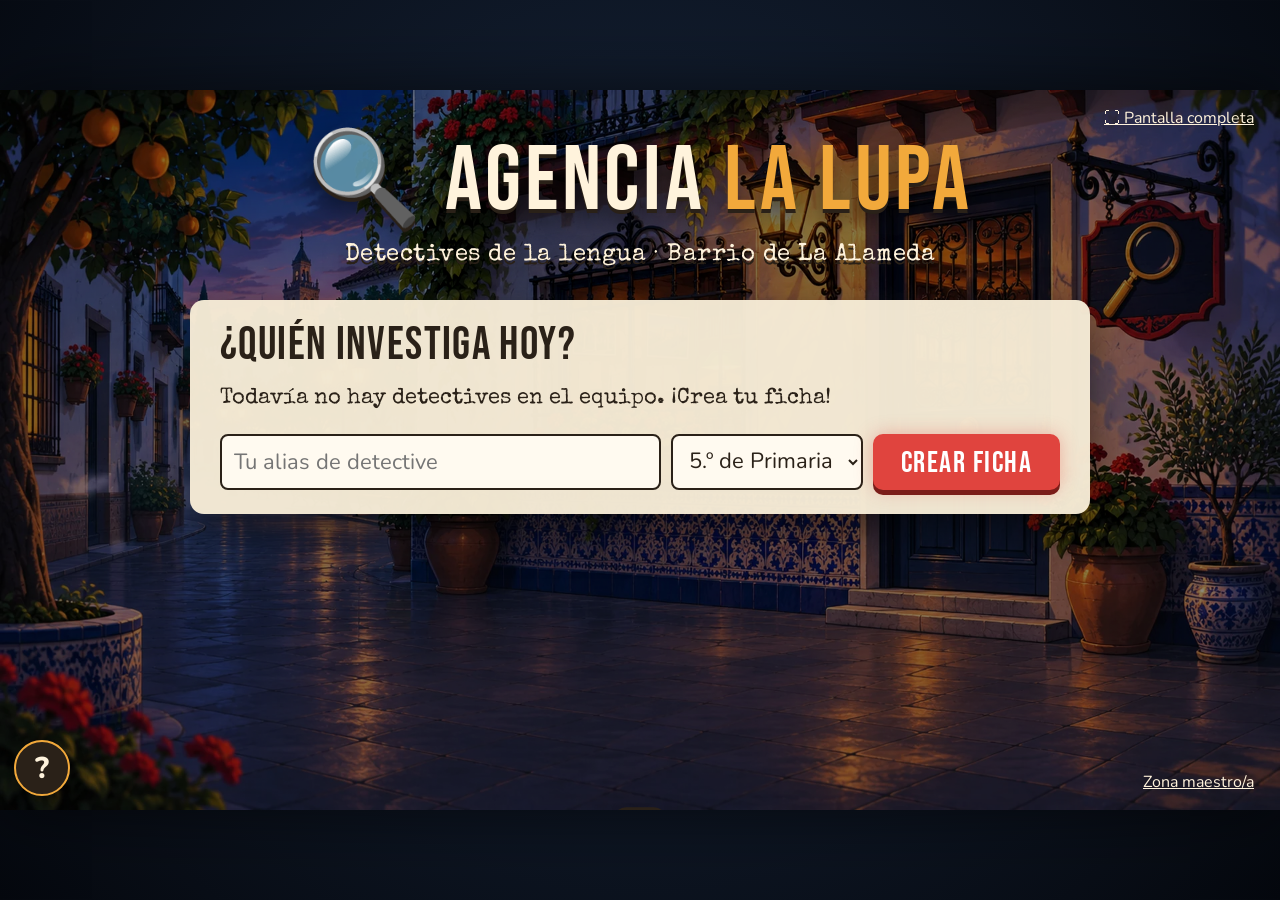
==== commit b44edd26: "La Lupa: guiar el recorrido del alumno" ====
--- a/apps/la-lupa/index.html
+++ b/apps/la-lupa/index.html
@@ -22,12 +22,13 @@
   <link rel="stylesheet" href="salas/pupitre-extra.css" />
   <link rel="stylesheet" href="salas/centralita-extra.css" />
   <link rel="stylesheet" href="salas/pizarra-extra.css" />
-  <link rel="icon" href="data:image/svg+xml,<svg xmlns='http://www.w3.org/2000/svg' viewBox='0 0 100 100'><text y='78' font-size='78'>🔍</text></svg>" />
+  <link rel="icon" href="icono-192.png" />
 </head>
 <body>
   <div id="marco" class="marco"><div id="escenario" class="escenario"><p class="cargando">Abriendo la agencia…</p></div><div class="gira" role="status"><span class="gira-ico" aria-hidden="true">📱</span><b>Gira el móvil</b><span>La agencia se ve mejor en horizontal.</span><button class="boton-gira" id="giraCompleta" hidden>Girar y ver a pantalla completa</button></div></div>
   <div id="pagina" class="pagina" hidden></div>
   <script src="motor.js"></script>
+  <script src="ayuda.js"></script>
   <script src="escenas.js"></script>
   <script src="academia.js"></script>
   <script src="salas/centralita.js"></script>
--- a/apps/la-lupa/styles.css
+++ b/apps/la-lupa/styles.css
@@ -114,6 +114,9 @@
 .hud-obj:disabled { opacity: .55; }
 .hud-obj .ico { font-size: 30px; line-height: 1; }
 .globo { position: absolute; top: -8px; right: -8px; background: var(--rojo); color: #fff; border-radius: 999px; width: 26px; height: 26px; display: grid; place-items: center; font-size: 14px; }
+.ayuda-juego { position: absolute; left: 14px; bottom: 14px; z-index: 8; width: 56px; height: 56px; display: grid; place-items: center; border: 2px solid var(--albero); border-radius: 50%; background: var(--tinta); color: var(--crema); font: 800 30px var(--f-ui); box-shadow: 0 4px 14px #0008; }
+.ayuda-juego:hover { background: #494035; }
+.ayuda-juego:disabled { opacity: .65; }
 
 /* ── Ventanas dentro del escenario ──────────────────────────── */
 .capa-modal { position: absolute; inset: 0; display: none; place-items: center; background: rgba(18, 12, 6, .62); z-index: 20; }
@@ -121,6 +124,10 @@
 .ventana { position: relative; width: 660px; max-height: 650px; overflow: auto; background: var(--papel); color: var(--tinta); border-radius: 10px; padding: 30px 38px; box-shadow: 0 20px 50px rgba(0, 0, 0, .6); font: 22px var(--f-ui); animation: aparecer .25s ease-out; }
 .ventana h3 { font: 40px var(--f-cartel); letter-spacing: .03em; margin: 0 0 12px; }
 .ventana p { margin: 6px 0; }
+.ventana-ayuda h3 { padding-right: 34px; }
+.ventana-ayuda p + p { margin-top: 14px; }
+.teclas-acentos { display: flex; gap: 6px; margin-top: 8px; }
+.teclas-acentos button { min-width: 44px; min-height: 42px; border: 1px solid #877551; border-radius: 6px; color: var(--tinta); background: var(--papel-claro); font: 800 21px var(--f-ui); }
 .ventana-libreta { background: repeating-linear-gradient(var(--papel-claro) 0 38px, #c9d6e8 38px 39px); border-left: 10px double var(--rojo); }
 .ventana-archivo { background: var(--manila); width: 760px; }
 .ventana-cartas { width: 980px; }
@@ -390,6 +397,7 @@
 .aca-cabecera .placa { margin-left: auto; }
 .aca-turno { position: absolute; left: 30px; top: 100px; width: 470px; bottom: 26px; background: var(--ruido), radial-gradient(circle at 30% 20%, #c99868, var(--corcho) 70%); border: 12px solid var(--marco-corcho); border-radius: 8px; padding: 16px 20px; display: flex; flex-direction: column; gap: 12px; box-shadow: 0 14px 30px rgba(0, 0, 0, .5); }
 .aca-turno .cartel { font-size: 40px; margin: 0; }
+.aca-turno-cabecera { display: flex; align-items: center; justify-content: space-between; gap: 10px; }
 .aca-tarea { text-align: left; background: var(--papel-claro); color: var(--tinta); padding: 12px 16px; box-shadow: 0 5px 10px rgba(0, 0, 0, .35); border-radius: 2px; display: grid; gap: 2px; transform: rotate(-.6deg); }
 .aca-tarea:nth-child(odd) { transform: rotate(.6deg); }
 .aca-tarea small { font: 800 13px var(--f-ui); color: var(--gris-tinta); text-transform: uppercase; letter-spacing: .08em; }
@@ -511,26 +519,29 @@
 .prep-mini { display: inline-block; margin-top: 6px; font: 800 13px var(--f-ui); color: #7a4e12; background: #f6d991; border-radius: 10px; padding: 2px 8px; }
 .prep-mini.lista { background: #cfe9d2; color: #1f5a30; }
 .prep-panel { position: absolute; left: 330px; right: 40px; top: 120px; bottom: 30px; background: var(--cristal); border: 1px solid rgba(242, 169, 59, .45); border-radius: 14px; padding: 20px 24px; color: var(--crema); display: flex; flex-direction: column; gap: 12px; }
-.prep-pasos { margin: 0; padding: 0; list-style: none; display: grid; gap: 10px; }
-.prep-paso { width: 100%; display: grid; grid-template-columns: 56px 1fr auto; gap: 14px; align-items: center; text-align: left; background: var(--ruido), var(--papel-claro); color: var(--tinta); border: none; border-radius: 10px; padding: 12px 16px; }
+.prep-pasos { margin: 0; padding: 4px; list-style: none; display: grid; gap: 8px; min-height: 0; overflow: auto; }
+.prep-paso { width: 100%; display: grid; grid-template-columns: 56px 1fr auto; gap: 14px; align-items: center; text-align: left; background: var(--ruido), var(--papel-claro); color: var(--tinta); border: none; border-radius: 10px; padding: 10px 16px; }
 .prep-paso b { display: block; font: 24px var(--f-cartel); font-weight: 400; letter-spacing: .02em; }
 .prep-paso small { font: 15px var(--f-ui); color: var(--gris-tinta); }
 .prep-icono { font-size: 32px; text-align: center; }
 .prep-estado { font: 800 15px var(--f-ui); color: #7a4e12; }
 .prep-paso.hecho { background: var(--ruido), #dcefd8; }
 .prep-paso.hecho .prep-estado { color: #1f5a30; }
+.prep-paso[aria-current="step"] { box-shadow: inset 0 0 0 3px var(--albero); }
 .prep-paso[disabled] { opacity: .55; }
 .prep-panel .acciones { margin-top: auto; }
 .apuntes-hoja { position: absolute; left: 50%; transform: translateX(-50%); top: 100px; width: 1000px; bottom: 96px; overflow: auto; background: var(--ruido), #fbf6e8; color: var(--tinta); border-radius: 6px; padding: 18px 28px; box-shadow: 0 18px 40px rgba(0, 0, 0, .55);
   background-image: repeating-linear-gradient(#fbf6e8 0 31px, #c9d9ee 31px 32px); }
 .apunte-intro { font: italic 18px var(--f-ui); margin: 4px 0 10px; }
+.apuntes-hoja h2 { margin: 0 0 8px; font: 32px/1.05 var(--f-cartel); }
+.apuntes-hoja.opciones { align-content: start; }
+.apunte-cuaderno { background: var(--papel-claro); border-left: 4px solid #a8322d; padding: 10px 16px; margin: 12px 0; }
+.apunte-cuaderno h3 { margin: 0 0 4px; font: 800 21px var(--f-ui); }
 .apunte h3 { margin: 12px 0 6px; font: 24px var(--f-cartel); font-weight: 400; letter-spacing: .03em; color: #2f5fae; }
 .apunte-tabla { width: 100%; border-collapse: collapse; font: 17px/1.35 var(--f-ui); background: rgba(255, 255, 255, .7); }
 .apunte-tabla th, .apunte-tabla td { border: 1.5px solid var(--tinta); padding: 6px 10px; vertical-align: top; }
 .apunte-tabla th { background: #f2e3bd; font-weight: 800; }
-.apunte-tabla td.hueco-apunte { color: #a8322d; font-style: italic; }
 .apunte-pasos, .apunte-lista { font: 18px/1.5 var(--f-ui); margin: 0; padding-left: 26px; }
-.apunte-completar { font: 800 17px var(--f-ui); color: #a8322d; margin-top: 12px; }
 
 /* Modo revisión del maestro: aviso fijo para que no se quede puesto en clase */
 body.modo-revision .marco::after { content: "MODO REVISIÓN"; position: fixed; top: 8px; left: 50%; transform: translateX(-50%); z-index: 50; background: #a8322d; color: #fff; font: 800 13px var(--f-ui); letter-spacing: .12em; padding: 4px 12px; border-radius: 0 0 8px 8px; pointer-events: none; }
@@ -605,6 +616,7 @@
 .tablon-cabecera .globo { position: absolute; top: -10px; right: -10px; margin: 0; }
 /* Tarjetas de los casos: la etiqueta de preparación va en la línea del sello, para que no se salga de la tarjeta */
 .corcho.tablon { gap: 20px 22px; padding-top: 24px; }
+.siguiente-caso { grid-column: 1 / -1; justify-self: start; }
 .tarjeta-caso { padding: 20px 16px 12px; min-height: 158px; gap: 3px; }
 .tarjeta-caso h3 { font-size: 27px; }
 .tarjeta-caso p { font-size: 15px; line-height: 1.2; }
@@ -632,3 +644,10 @@
 /* Pantalla completa: enlace arriba a la derecha en la entrada, y botón en el aviso de girar */
 .enlace-maestro.enlace-completa { top: 16px; bottom: auto; right: 20px; }
 .boton-gira { margin-top: 8px; font: 800 17px var(--f-ui); background: var(--rojo); color: #fff; border: 0; border-radius: 10px; padding: 10px 18px; }
+/* Lupas de nivel y placas de rango dibujadas (lote 8) */
+.lupa-ico { height: 1.35em; width: auto; vertical-align: -.3em; filter: drop-shadow(0 1px 1px rgba(0, 0, 0, .35)); }
+.aca-nivel { padding: 4px 10px 5px; }
+.aca-nivel span { font-size: 22px; }
+.aca-nivel .lupa-ico { height: 36px; vertical-align: middle; }
+.carne-sala li b i .lupa-ico { height: 20px; vertical-align: -4px; }
+.placa-rango { height: 34px; width: auto; vertical-align: middle; margin: -6px 8px -6px 0; filter: drop-shadow(0 1px 2px rgba(0, 0, 0, .4)); }
